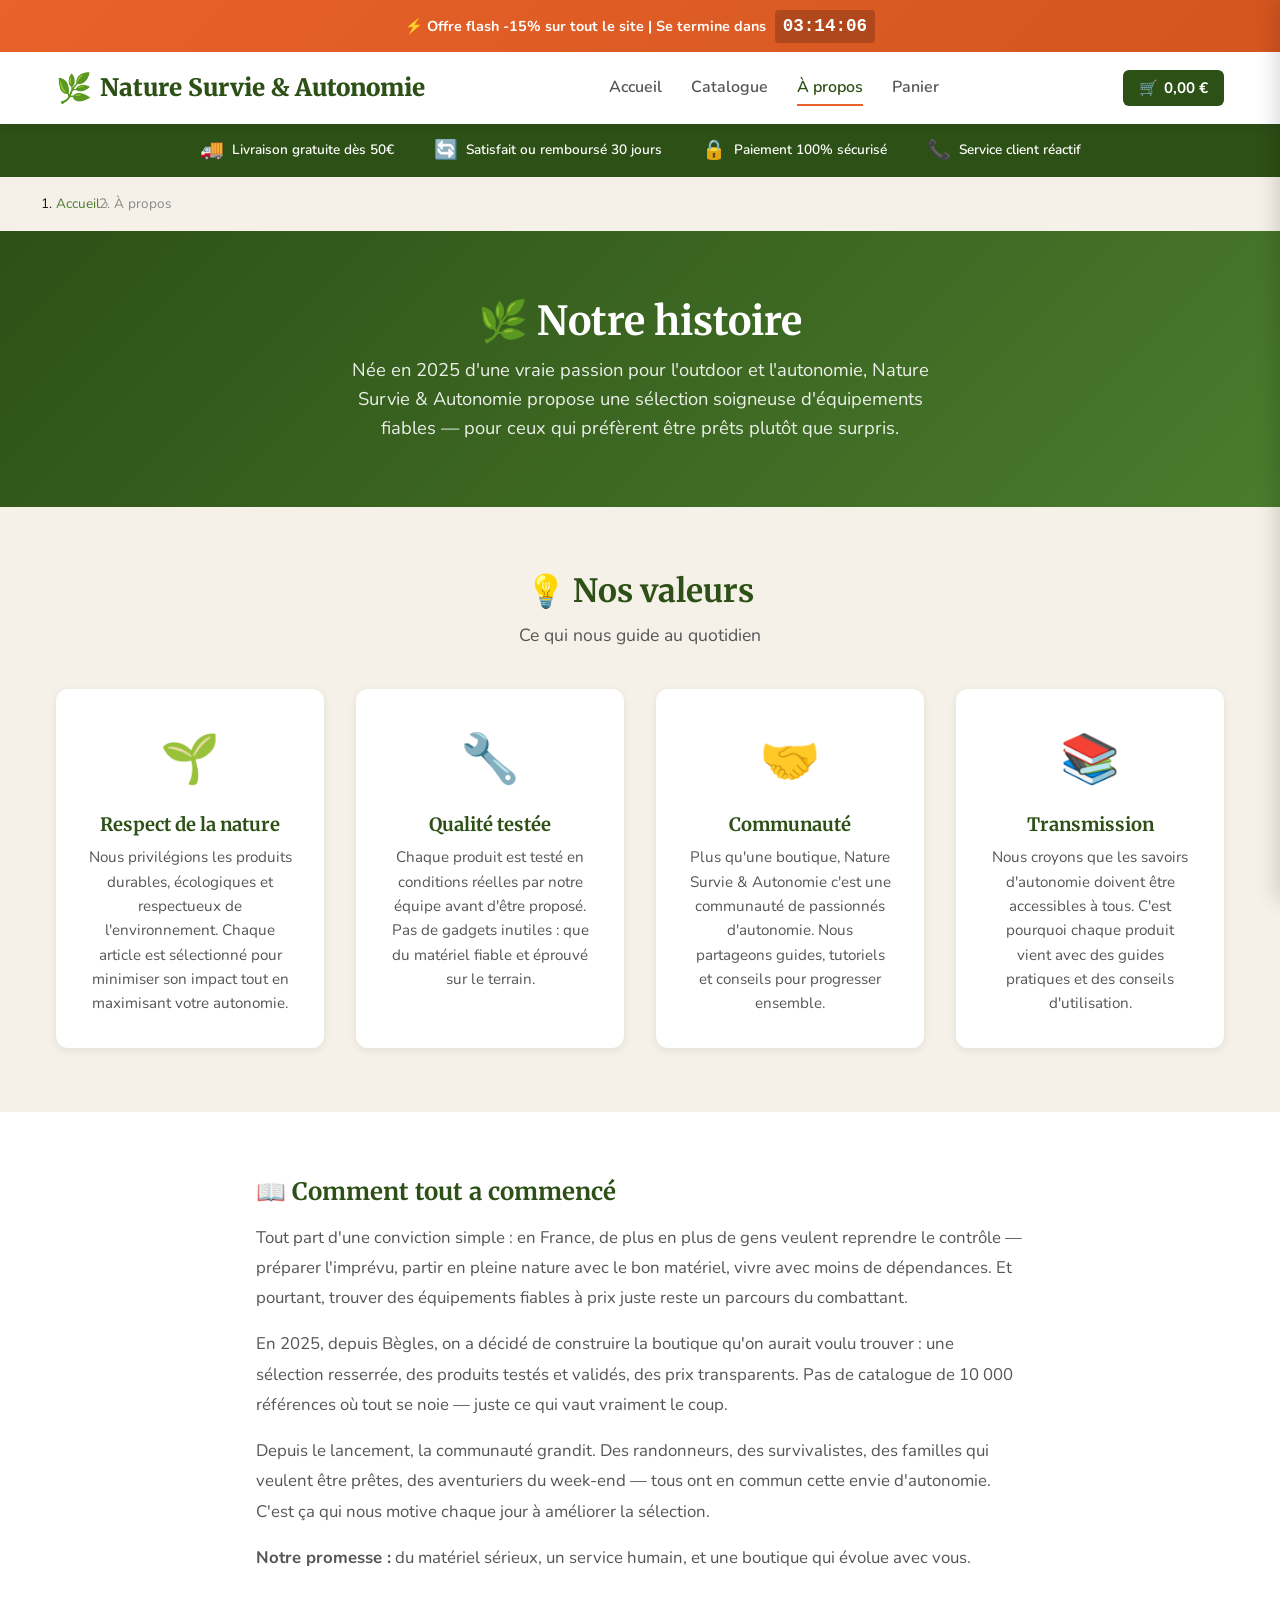
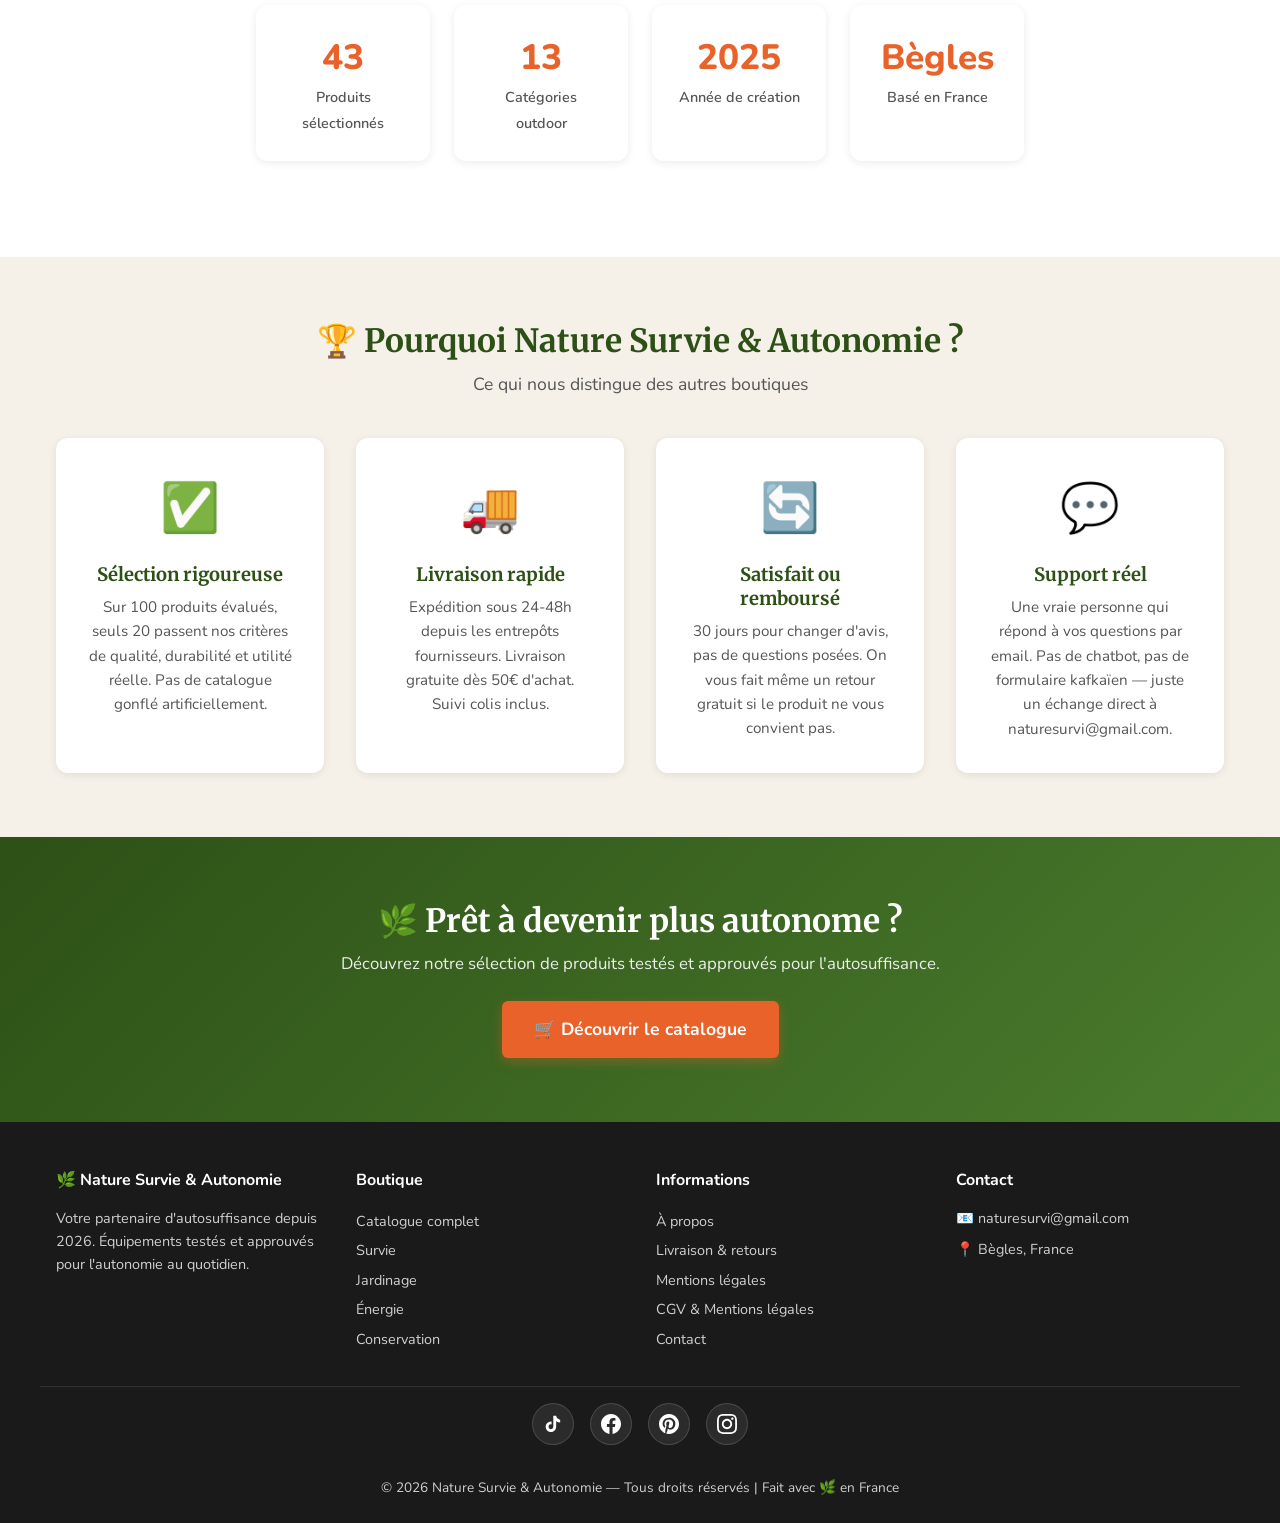
==== about.html @ 1a9819b6 "Fix liens Jardinage footer — catalogue.html?cat=Jardinage -> jardinage.html" ====
﻿<!DOCTYPE html>
<html lang="fr">
<head>
  <meta charset="UTF-8">
  <meta name="p:domain_verify" content="f501da8deca8d6b8e9e60171061b9259"/>
    <meta name="viewport" content="width=device-width, initial-scale=1.0">
  <meta name="description" content="Découvrez l'histoire de Nature Survie &amp; Autonomie — notre mission, nos valeurs et notre engagement pour l'autonomie et la survie.">

  <meta property="og:title" content="À propos — Nature Survie &amp; Autonomie">
  <meta property="og:description" content="Notre mission : rendre l'autonomie accessible à tous.">
  <meta property="og:type" content="website">
  <meta property="og:image" content="https://placehold.co/1200x630/2d5016/a8d672?text=NatureSurvi+%26+Autonomie+Notre+Histoire">

    <!-- Facebook Pixel Code -->
  <script>!function(f,b,e,v,n,t,s){if(f.fbq)return;n=f.fbq=function(){n.callMethod?n.callMethod.apply(n,arguments):n.queue.push(arguments)};if(!f._fbq)f._fbq=n;n.push=n;n.loaded=!0;n.version='2.0';n.queue=[];t=b.createElement(e);t.async=!0;t.src=v;s=b.getElementsByTagName(e)[0];s.parentNode.insertBefore(t,s)}(window,document,'script','https://connect.facebook.net/en_US/fbevents.js'); fbq('init', '1619731299084796'); fbq('track', 'PageView');</script>
  <noscript><img height="1" width="1" src="https://www.facebook.com/tr?id=1619731299084796&ev=PageView&noscript=1"/></noscript>
  <!-- End Facebook Pixel Code --><title>À propos — Nature Survie &amp; Autonomie</title>

  <link rel="preconnect" href="https://fonts.googleapis.com">
  <link rel="preconnect" href="https://fonts.gstatic.com" crossorigin>
  <link href="https://fonts.googleapis.com/css2?family=Merriweather:wght@400;700;900&family=Nunito:wght@400;600;700;800&display=swap" rel="stylesheet">
  <link rel="stylesheet" href="css/style.css">

  <script type="application/ld+json">
  {
    "@context": "https://schema.org",
    "@type": "AboutPage",
    "name": "À propos de Nature Survie &amp; Autonomie",
    "description": "Notre mission : rendre l'autonomie accessible à tous",
    "url": "https://naturesurvie.net/about.html"
  }
  </script>
</head>
<body>
  <a href="#main-content" class="skip-link">Aller au contenu principal</a>

  <!-- Urgency Bar -->
  <div class="urgency-bar" role="banner" aria-label="Offre promotionnelle">
    <span>⚡ Offre flash -15% sur tout le site | Se termine dans <span id="countdown-timer">03:45:22</span></span>
  </div>

  <!-- Navbar -->
  <header class="navbar" role="banner">
    <div class="navbar-inner">
      <a href="index.html" class="logo" aria-label="Nature Survie &amp; Autonomie — Accueil">
        <span class="logo-emoji">🌿</span>
        <span>Nature Survie &amp; Autonomie</span>
      </a>
      <nav id="main-nav" class="main-nav" role="navigation" aria-label="Navigation principale">
        <a href="index.html">Accueil</a>
        <a href="catalogue.html">Catalogue</a>
        <a href="about.html" class="active">À propos</a>
        <a href="panier.html">Panier</a>
      </nav>
      <div class="nav-right">
        <button class="cart-btn" onclick="Cart.toggleDrawer()" aria-label="Ouvrir le panier">
          🛒 <span class="cart-total-nav">0,00 €</span>
          <span class="cart-count" aria-live="polite">0</span>
        </button>
        <button class="burger-menu" onclick="toggleMobileMenu()" aria-label="Menu" aria-expanded="false">
          <span></span><span></span><span></span>
        </button>
      </div>
    </div>
  </header>

  <!-- Trust Bar -->
  <div class="trust-bar">
    <div class="trust-bar-inner">
      <div class="trust-item"><span class="trust-item-emoji">🚚</span> Livraison gratuite dès 50€</div>
      <div class="trust-item"><span class="trust-item-emoji">🔄</span> Satisfait ou remboursé 30 jours</div>
      <div class="trust-item"><span class="trust-item-emoji">🔒</span> Paiement 100% sécurisé</div>
      <div class="trust-item"><span class="trust-item-emoji">📞</span> Service client réactif</div>
    </div>
  </div>

  <main id="main-content">
    <!-- Breadcrumbs -->
    <nav class="breadcrumbs" aria-label="Fil d'Ariane">
      <ol>
        <li><a href="index.html">Accueil</a></li>
        <li>À propos</li>
      </ol>
    </nav>

    <!-- About Hero -->
    <section class="about-hero">
      <h1>🌿 Notre histoire</h1>
      <p>Née en 2025 d'une vraie passion pour l'outdoor et l'autonomie, Nature Survie &amp; Autonomie propose une sélection soigneuse d'équipements fiables — pour ceux qui préfèrent être prêts plutôt que surpris.</p>
    </section>

    <!-- Values -->
    <section class="about-section" aria-label="Nos valeurs">
      <div class="container">
        <h2 class="section-title">💡 Nos valeurs</h2>
        <p class="section-subtitle">Ce qui nous guide au quotidien</p>
      </div>
      <div class="about-grid">
        <div class="about-card">
          <span class="about-card-icon">🌱</span>
          <h3>Respect de la nature</h3>
          <p>Nous privilégions les produits durables, écologiques et respectueux de l'environnement. Chaque article est sélectionné pour minimiser son impact tout en maximisant votre autonomie.</p>
        </div>
        <div class="about-card">
          <span class="about-card-icon">🔧</span>
          <h3>Qualité testée</h3>
          <p>Chaque produit est testé en conditions réelles par notre équipe avant d'être proposé. Pas de gadgets inutiles : que du matériel fiable et éprouvé sur le terrain.</p>
        </div>
        <div class="about-card">
          <span class="about-card-icon">🤝</span>
          <h3>Communauté</h3>
          <p>Plus qu'une boutique, Nature Survie &amp; Autonomie c'est une communauté de passionnés d'autonomie. Nous partageons guides, tutoriels et conseils pour progresser ensemble.</p>
        </div>
        <div class="about-card">
          <span class="about-card-icon">📚</span>
          <h3>Transmission</h3>
          <p>Nous croyons que les savoirs d'autonomie doivent être accessibles à tous. C'est pourquoi chaque produit vient avec des guides pratiques et des conseils d'utilisation.</p>
        </div>
      </div>
    </section>

    <!-- Our Story -->
    <section class="about-section" style="background: var(--white); padding: 4rem 0;" aria-label="Notre histoire">
      <div class="about-story">
        <h2>📖 Comment tout a commencé</h2>
        <p>Tout part d'une conviction simple : en France, de plus en plus de gens veulent reprendre le contrôle — préparer l'imprévu, partir en pleine nature avec le bon matériel, vivre avec moins de dépendances. Et pourtant, trouver des équipements fiables à prix juste reste un parcours du combattant.</p>
        <p>En 2025, depuis Bègles, on a décidé de construire la boutique qu'on aurait voulu trouver : une sélection resserrée, des produits testés et validés, des prix transparents. Pas de catalogue de 10 000 références où tout se noie — juste ce qui vaut vraiment le coup.</p>
        <p>Depuis le lancement, la communauté grandit. Des randonneurs, des survivalistes, des familles qui veulent être prêtes, des aventuriers du week-end — tous ont en commun cette envie d'autonomie. C'est ça qui nous motive chaque jour à améliorer la sélection.</p>
        <p><strong>Notre promesse :</strong> du matériel sérieux, un service humain, et une boutique qui évolue avec vous.</p>
      </div>

      <!-- Stats -->
      <div class="about-stats">
        <div class="stat-item">
          <span class="stat-number">43</span>
          <span class="stat-label">Produits sélectionnés</span>
        </div>
        <div class="stat-item">
          <span class="stat-number">13</span>
          <span class="stat-label">Catégories outdoor</span>
        </div>
        <div class="stat-item">
          <span class="stat-number">2025</span>
          <span class="stat-label">Année de création</span>
        </div>
        <div class="stat-item">
          <span class="stat-number">Bègles</span>
          <span class="stat-label">Basé en France</span>
        </div>
      </div>
    </section>

    <!-- Why us -->
    <section class="about-section" aria-label="Pourquoi nous choisir">
      <div class="container">
        <h2 class="section-title">🏆 Pourquoi Nature Survie &amp; Autonomie ?</h2>
        <p class="section-subtitle">Ce qui nous distingue des autres boutiques</p>
      </div>
      <div class="about-grid">
        <div class="about-card">
          <span class="about-card-icon">✅</span>
          <h3>Sélection rigoureuse</h3>
          <p>Sur 100 produits évalués, seuls 20 passent nos critères de qualité, durabilité et utilité réelle. Pas de catalogue gonflé artificiellement.</p>
        </div>
        <div class="about-card">
          <span class="about-card-icon">🚚</span>
          <h3>Livraison rapide</h3>
          <p>Expédition sous 24-48h depuis les entrepôts fournisseurs. Livraison gratuite dès 50€ d'achat. Suivi colis inclus.</p>
        </div>
        <div class="about-card">
          <span class="about-card-icon">🔄</span>
          <h3>Satisfait ou remboursé</h3>
          <p>30 jours pour changer d'avis, pas de questions posées. On vous fait même un retour gratuit si le produit ne vous convient pas.</p>
        </div>
        <div class="about-card">
          <span class="about-card-icon">💬</span>
          <h3>Support réel</h3>
          <p>Une vraie personne qui répond à vos questions par email. Pas de chatbot, pas de formulaire kafkaïen — juste un échange direct à naturesurvi@gmail.com.</p>
        </div>
      </div>
    </section>

    <!-- CTA -->
    <section class="newsletter-section" aria-label="Appel à l'action">
      <div class="container">
        <h2>🌿 Prêt à devenir plus autonome ?</h2>
        <p>Découvrez notre sélection de produits testés et approuvés pour l'autosuffisance.</p>
        <div style="margin-top: 1.5rem;">
          <a href="catalogue.html" class="btn btn-primary btn-lg">🛒 Découvrir le catalogue</a>
        </div>
      </div>
    </section>
  </main>

  <!-- Footer -->
  <footer class="site-footer" role="contentinfo">
    <div class="footer-grid">
      <div class="footer-col">
        <h4>🌿 Nature Survie &amp; Autonomie</h4>
        <p>Votre partenaire d'autosuffisance depuis 2026. Équipements testés et approuvés pour l'autonomie au quotidien.</p>
      </div>
      <div class="footer-col">
        <h4>Boutique</h4>
        <a href="catalogue.html">Catalogue complet</a>
        <a href="catalogue.html?cat=Survie">Survie</a>
        <a href="jardinage.html">Jardinage</a>
        <a href="catalogue.html?cat=Énergie">Énergie</a>
        <a href="catalogue.html?cat=Conservation">Conservation</a>
      </div>
      <div class="footer-col">
        <h4>Informations</h4>
        <a href="about.html">À propos</a>
        <a href="#">Livraison & retours</a>
        <a href="cgv.html">Mentions légales</a>
        <a href="cgv.html">CGV & Mentions légales</a>
        <a href="#">Contact</a>
      </div>
      <div class="footer-col">
        <h4>Contact</h4>
        <p>📧 naturesurvi@gmail.com</p>
        <p>📍 Bègles, France</p>
      </div>
    </div>
    <div class="footer-social">
      <!-- TikTok -->
      <a href="https://www.tiktok.com/@nature_survie_fr" target="_blank" rel="noopener" aria-label="TikTok">
        <svg viewBox="0 0 24 24" xmlns="http://www.w3.org/2000/svg"><path d="M19.59 6.69a4.83 4.83 0 0 1-3.77-4.25V2h-3.45v13.67a2.89 2.89 0 0 1-2.88 2.5 2.89 2.89 0 0 1-2.89-2.89 2.89 2.89 0 0 1 2.89-2.89c.28 0 .54.04.79.1V9.01a6.33 6.33 0 0 0-.79-.05 6.34 6.34 0 0 0-6.34 6.34 6.34 6.34 0 0 0 6.34 6.34 6.34 6.34 0 0 0 6.33-6.34V8.69a8.18 8.18 0 0 0 4.78 1.52V6.75a4.85 4.85 0 0 1-1.01-.06z"/></svg>
      </a>
      <!-- Facebook -->
      <a href="https://www.facebook.com/profile.php?id=61590042560546" target="_blank" rel="noopener" aria-label="Facebook">
        <svg viewBox="0 0 24 24" xmlns="http://www.w3.org/2000/svg"><path d="M24 12.073c0-6.627-5.373-12-12-12s-12 5.373-12 12c0 5.99 4.388 10.954 10.125 11.854v-8.385H7.078v-3.47h3.047V9.43c0-3.007 1.792-4.669 4.533-4.669 1.312 0 2.686.235 2.686.235v2.953H15.83c-1.491 0-1.956.925-1.956 1.874v2.25h3.328l-.532 3.47h-2.796v8.385C19.612 23.027 24 18.062 24 12.073z"/></svg>
      </a>
      <!-- Pinterest -->
      <a href="https://www.pinterest.fr/naturesurvi/" target="_blank" rel="noopener" aria-label="Pinterest">
        <svg viewBox="0 0 24 24" xmlns="http://www.w3.org/2000/svg"><path d="M12 0C5.373 0 0 5.373 0 12c0 5.084 3.163 9.426 7.627 11.174-.105-.949-.2-2.405.042-3.441.218-.937 1.407-5.965 1.407-5.965s-.359-.719-.359-1.782c0-1.668.967-2.914 2.171-2.914 1.023 0 1.518.769 1.518 1.69 0 1.029-.655 2.568-.994 3.995-.283 1.194.599 2.169 1.777 2.169 2.133 0 3.772-2.249 3.772-5.495 0-2.873-2.064-4.882-5.012-4.882-3.414 0-5.418 2.561-5.418 5.207 0 1.031.397 2.138.893 2.738a.36.36 0 0 1 .083.345l-.333 1.36c-.053.22-.174.267-.402.161-1.499-.698-2.436-2.889-2.436-4.649 0-3.785 2.75-7.262 7.929-7.262 4.163 0 7.398 2.967 7.398 6.931 0 4.136-2.607 7.464-6.227 7.464-1.216 0-2.359-.632-2.75-1.378l-.748 2.853c-.271 1.043-1.002 2.35-1.492 3.146C9.57 23.812 10.763 24 12 24c6.627 0 12-5.373 12-12S18.627 0 12 0z"/></svg>
      </a>
      <!-- Instagram -->
      <a href="https://www.instagram.com/naturesurvi/" target="_blank" rel="noopener" aria-label="Instagram">
        <svg viewBox="0 0 24 24" xmlns="http://www.w3.org/2000/svg"><path d="M12 2.163c3.204 0 3.584.012 4.85.07 3.252.148 4.771 1.691 4.919 4.919.058 1.265.069 1.645.069 4.849 0 3.205-.012 3.584-.069 4.849-.149 3.225-1.664 4.771-4.919 4.919-1.266.058-1.644.07-4.85.07-3.204 0-3.584-.012-4.849-.07-3.26-.149-4.771-1.699-4.919-4.92-.058-1.265-.07-1.644-.07-4.849 0-3.204.013-3.583.07-4.849.149-3.227 1.664-4.771 4.919-4.919 1.266-.057 1.645-.069 4.849-.069zm0-2.163c-3.259 0-3.667.014-4.947.072-4.358.2-6.78 2.618-6.98 6.98-.059 1.281-.073 1.689-.073 4.948 0 3.259.014 3.668.072 4.948.2 4.358 2.618 6.78 6.98 6.98 1.281.058 1.689.072 4.948.072 3.259 0 3.668-.014 4.948-.072 4.354-.2 6.782-2.618 6.979-6.98.059-1.28.073-1.689.073-4.948 0-3.259-.014-3.667-.072-4.947-.196-4.354-2.617-6.78-6.979-6.98-1.281-.059-1.69-.073-4.949-.073zm0 5.838c-3.403 0-6.162 2.759-6.162 6.162s2.759 6.163 6.162 6.163 6.162-2.759 6.162-6.163c0-3.403-2.759-6.162-6.162-6.162zm0 10.162c-2.209 0-4-1.79-4-4 0-2.209 1.791-4 4-4s4 1.791 4 4c0 2.21-1.791 4-4 4zm6.406-11.845c-.796 0-1.441.645-1.441 1.44s.645 1.44 1.441 1.44c.795 0 1.439-.645 1.439-1.44s-.644-1.44-1.439-1.44z"/></svg>
      </a>
    </div>    <div class="footer-bottom">
      <p>© 2026 Nature Survie &amp; Autonomie — Tous droits réservés | Fait avec 🌿 en France</p>
    </div>
  </footer>

  <!-- Cart Drawer -->
  <div id="drawer-overlay" class="drawer-overlay" onclick="Cart.toggleDrawer()"></div>
  <aside id="cart-drawer" class="cart-drawer" role="complementary" aria-label="Panier">
    <div class="drawer-header">
      <h3>🛒 Votre panier</h3>
      <button class="drawer-close" onclick="Cart.toggleDrawer()" aria-label="Fermer le panier">&times;</button>
    </div>
    <div class="drawer-items" id="drawer-items"></div>
    <div id="drawer-empty" class="drawer-empty" style="display:none;">
      <span class="empty-icon">🛒</span>
      <p>Votre panier est vide</p>
      <a href="catalogue.html" class="btn btn-primary" style="margin-top:1rem;">Découvrir nos produits</a>
    </div>
    <div id="drawer-footer" class="drawer-footer" style="display:none;">
      <div class="drawer-subtotal">
        <span>Sous-total</span>
        <span id="drawer-subtotal">0,00 €</span>
      </div>
      <a href="panier.html" class="btn btn-primary">Voir le panier complet</a>
    </div>
  </aside>

  <!-- Product Modal -->
  <div id="product-modal" class="product-modal"></div>

  <!-- Back to top -->
  <button id="back-to-top" aria-label="Retour en haut">↑</button>

  <script src="js/products.js"></script>
  <script src="js/cart.js"></script>
  <script>
    window.addEventListener('scroll', () => {
      document.querySelector('.navbar').classList.toggle('scrolled', window.scrollY > 50);
    }, { passive: true });
  </script>
  <script src="js/analytics.js"></script>
</body>
</html>
---- css/style.css ----
/* ============================================
   NatureSurvi - Stylesheet Complet
   Option B : Conversion Agressive
   ============================================ */

/* ---- VARIABLES ---- */
:root {
  --green-dark: #2d5016;
  --green-medium: #4a7c2d;
  --green-light: #7ab648;
  --earth: #8b5e3c;
  --cream: #f5f0e8;
  --orange-cta: #e8622a;
  --orange-hover: #d4551f;
  --white: #ffffff;
  --black: #1a1a1a;
  --gray-100: #f8f8f8;
  --gray-200: #e8e8e8;
  --gray-300: #d0d0d0;
  --gray-500: #888888;
  --gray-700: #555555;
  --shadow-sm: 0 2px 8px rgba(0,0,0,0.08);
  --shadow-md: 0 4px 16px rgba(0,0,0,0.12);
  --shadow-lg: 0 8px 32px rgba(0,0,0,0.16);
  --radius-sm: 6px;
  --radius-md: 12px;
  --radius-lg: 20px;
  --transition: 0.3s cubic-bezier(0.4, 0, 0.2, 1);
}

/* ---- RESET & BASE ---- */
*, *::before, *::after { box-sizing: border-box; margin: 0; padding: 0; }

html {
  scroll-behavior: smooth;
  font-size: 16px;
}

body {
  font-family: 'Nunito', sans-serif;
  color: var(--black);
  background: var(--cream);
  line-height: 1.6;
  -webkit-font-smoothing: antialiased;
  overflow-x: hidden;
}

h1, h2, h3, h4, h5, h6 {
  font-family: 'Merriweather', serif;
  font-weight: 700;
  line-height: 1.3;
  color: var(--green-dark);
}

a {
  color: var(--green-medium);
  text-decoration: none;
  transition: color var(--transition);
}

a:hover { color: var(--orange-cta); }

img {
  max-width: 100%;
  height: auto;
  display: block;
}

ul { list-style: none; }

.container {
  width: 100%;
  max-width: 1200px;
  margin: 0 auto;
  padding: 0 1rem;
}

.section-title {
  text-align: center;
  font-size: 2rem;
  margin-bottom: 0.5rem;
}

.section-subtitle {
  text-align: center;
  color: var(--gray-700);
  margin-bottom: 2.5rem;
  font-size: 1.1rem;
}

/* ---- UTILITY CLASSES ---- */
.sr-only {
  position: absolute; width: 1px; height: 1px;
  padding: 0; margin: -1px; overflow: hidden;
  clip: rect(0,0,0,0); border: 0;
}

.text-center { text-align: center; }

/* ---- BUTTONS ---- */
.btn {
  display: inline-flex;
  align-items: center;
  justify-content: center;
  gap: 0.4rem;
  padding: 0.7rem 1.4rem;
  border-radius: var(--radius-sm);
  font-family: 'Nunito', sans-serif;
  font-weight: 700;
  font-size: 0.95rem;
  border: none;
  cursor: pointer;
  transition: all var(--transition);
  text-align: center;
  line-height: 1.4;
}

.btn:focus-visible {
  outline: 3px solid var(--orange-cta);
  outline-offset: 2px;
}

.btn-primary {
  background: var(--orange-cta);
  color: var(--white);
  box-shadow: 0 4px 12px rgba(232, 98, 42, 0.35);
}

.btn-primary:hover {
  background: var(--orange-hover);
  transform: translateY(-2px);
  box-shadow: 0 6px 20px rgba(232, 98, 42, 0.45);
}

.btn-primary:active { transform: translateY(0); }

.btn-secondary {
  background: var(--green-medium);
  color: var(--white);
}

.btn-secondary:hover {
  background: var(--green-dark);
  transform: translateY(-2px);
}

.btn-outline {
  background: transparent;
  color: var(--green-dark);
  border: 2px solid var(--green-dark);
}

.btn-outline:hover {
  background: var(--green-dark);
  color: var(--white);
}

.btn-lg {
  padding: 1rem 2rem;
  font-size: 1.1rem;
}

/* ---- URGENCY BAR ---- */
.urgency-bar {
  background: linear-gradient(135deg, var(--orange-cta), #d4551f);
  color: var(--white);
  text-align: center;
  padding: 0.6rem 1rem;
  font-weight: 700;
  font-size: 0.9rem;
  position: relative;
  z-index: 1001;
  animation: pulse-bg 3s ease-in-out infinite;
}

.urgency-bar span {
  animation: bounce-text 2s ease-in-out infinite;
  display: inline-block;
}

@keyframes pulse-bg {
  0%, 100% { opacity: 1; }
  50% { opacity: 0.92; }
}

@keyframes bounce-text {
  0%, 100% { transform: scale(1); }
  50% { transform: scale(1.02); }
}

#countdown-timer {
  font-family: 'Courier New', monospace;
  font-size: 1.1rem;
  background: rgba(0,0,0,0.2);
  padding: 0.15rem 0.5rem;
  border-radius: 4px;
  margin-left: 0.3rem;
}

/* ---- NAVBAR ---- */
.navbar {
  background: var(--white);
  box-shadow: var(--shadow-sm);
  position: sticky;
  top: 0;
  z-index: 1000;
  transition: box-shadow var(--transition);
}

.navbar.scrolled { box-shadow: var(--shadow-md); }

.navbar-inner {
  display: flex;
  align-items: center;
  justify-content: space-between;
  padding: 0.8rem 1rem;
  max-width: 1200px;
  margin: 0 auto;
}

.logo {
  display: flex;
  align-items: center;
  gap: 0.5rem;
  font-family: 'Merriweather', serif;
  font-size: 1.5rem;
  font-weight: 900;
  color: var(--green-dark);
}

.logo-emoji { font-size: 1.8rem; }

.logo:hover { color: var(--green-medium); }

.main-nav {
  display: flex;
  align-items: center;
  gap: 1.8rem;
}

.main-nav a {
  font-weight: 600;
  color: var(--gray-700);
  position: relative;
  padding: 0.3rem 0;
}

.main-nav a::after {
  content: '';
  position: absolute;
  bottom: 0; left: 0;
  width: 0;
  height: 2px;
  background: var(--orange-cta);
  transition: width var(--transition);
}

.main-nav a:hover::after,
.main-nav a.active::after { width: 100%; }

.main-nav a:hover,
.main-nav a.active { color: var(--green-dark); }

.nav-right {
  display: flex;
  align-items: center;
  gap: 1rem;
}

.cart-btn {
  position: relative;
  display: flex;
  align-items: center;
  gap: 0.4rem;
  background: var(--green-dark);
  color: var(--white);
  padding: 0.5rem 1rem;
  border-radius: var(--radius-sm);
  font-weight: 700;
  cursor: pointer;
  border: none;
  font-size: 0.95rem;
  font-family: 'Nunito', sans-serif;
  transition: all var(--transition);
}

.cart-btn:hover {
  background: var(--green-medium);
  transform: translateY(-1px);
}

.cart-count {
  background: var(--orange-cta);
  color: var(--white);
  width: 22px; height: 22px;
  border-radius: 50%;
  display: flex;
  align-items: center;
  justify-content: center;
  font-size: 0.75rem;
  font-weight: 800;
  position: absolute;
  top: -6px; right: -6px;
}

/* Burger menu */
.burger-menu {
  display: none;
  flex-direction: column;
  gap: 5px;
  cursor: pointer;
  background: none;
  border: none;
  padding: 0.4rem;
}

.burger-menu span {
  width: 26px; height: 3px;
  background: var(--green-dark);
  border-radius: 2px;
  transition: all var(--transition);
}

.burger-menu.open span:nth-child(1) { transform: rotate(45deg) translate(5px, 6px); }
.burger-menu.open span:nth-child(2) { opacity: 0; }
.burger-menu.open span:nth-child(3) { transform: rotate(-45deg) translate(5px, -6px); }

/* ---- TRUST BAR ---- */
.trust-bar {
  background: var(--green-dark);
  color: var(--white);
  padding: 0.7rem 0;
}

.trust-bar-inner {
  display: flex;
  justify-content: center;
  gap: 2.5rem;
  flex-wrap: wrap;
  max-width: 1200px;
  margin: 0 auto;
  padding: 0 1rem;
}

.trust-item {
  display: flex;
  align-items: center;
  gap: 0.5rem;
  font-size: 0.85rem;
  font-weight: 600;
}

.trust-item-emoji { font-size: 1.2rem; }

/* ---- HERO SECTION ---- */
.hero {
  background: linear-gradient(135deg, var(--green-dark) 0%, var(--green-medium) 50%, var(--green-light) 100%);
  color: var(--white);
  padding: 5rem 1rem;
  text-align: center;
  position: relative;
  overflow: hidden;
}

.hero::before {
  content: '🌿🏕️🌱🔥⛺🌲';
  position: absolute;
  font-size: 6rem;
  opacity: 0.06;
  top: 50%;
  left: 50%;
  transform: translate(-50%, -50%);
  white-space: nowrap;
  letter-spacing: 2rem;
  pointer-events: none;
}

.hero h1 {
  font-size: 3rem;
  color: var(--white);
  margin-bottom: 1rem;
  animation: fadeInUp 0.8s ease-out;
}

.hero p {
  font-size: 1.25rem;
  opacity: 0.95;
  max-width: 600px;
  margin: 0 auto 2rem;
  animation: fadeInUp 0.8s ease-out 0.2s both;
}

.hero-cta {
  display: flex;
  gap: 1rem;
  justify-content: center;
  flex-wrap: wrap;
  animation: fadeInUp 0.8s ease-out 0.4s both;
}

.hero .btn-primary {
  font-size: 1.15rem;
  padding: 1rem 2.2rem;
}

.hero .btn-outline {
  border-color: var(--white);
  color: var(--white);
}

.hero .btn-outline:hover {
  background: var(--white);
  color: var(--green-dark);
}

.social-proof {
  margin-top: 2.5rem;
  font-size: 0.95rem;
  opacity: 0.9;
  animation: fadeInUp 0.8s ease-out 0.6s both;
}

.social-proof strong { font-size: 1.2rem; }

@keyframes fadeInUp {
  from { opacity: 0; transform: translateY(30px); }
  to { opacity: 1; transform: translateY(0); }
}

/* ---- CATEGORIES SECTION ---- */
.categories-section {
  padding: 4rem 0;
}

.categories-grid {
  display: grid;
  grid-template-columns: repeat(auto-fit, minmax(150px, 1fr));
  gap: 1.2rem;
  max-width: 1200px;
  margin: 0 auto;
  padding: 0 1rem;
}

.category-card {
  background: var(--white);
  border-radius: var(--radius-md);
  padding: 1.5rem 1rem;
  text-align: center;
  cursor: pointer;
  transition: all var(--transition);
  box-shadow: var(--shadow-sm);
  border: 2px solid transparent;
  text-decoration: none;
  display: block;
}

.category-card:hover {
  transform: translateY(-4px);
  box-shadow: var(--shadow-md);
  border-color: var(--green-light);
}

.category-card:hover .category-emoji {
  transform: scale(1.2);
}

.category-emoji {
  font-size: 2.5rem;
  display: block;
  margin-bottom: 0.5rem;
  transition: transform var(--transition);
}

.category-card h3 {
  font-size: 1rem;
  margin-bottom: 0.2rem;
}

.category-card .count {
  font-size: 0.8rem;
  color: var(--gray-500);
}

/* ---- PRODUCTS GRID ---- */
.products-section {
  padding: 4rem 0;
}

.products-grid {
  display: grid;
  grid-template-columns: repeat(auto-fill, minmax(280px, 1fr));
  gap: 1.5rem;
  max-width: 1200px;
  margin: 0 auto;
  padding: 0 1rem;
}

.product-card {
  background: var(--white);
  border-radius: var(--radius-md);
  overflow: hidden;
  box-shadow: var(--shadow-sm);
  transition: all var(--transition);
  cursor: pointer;
  position: relative;
  display: flex;
  flex-direction: column;
}

.product-card:hover {
  transform: translateY(-6px);
  box-shadow: var(--shadow-lg);
}

.product-card-image {
  position: relative;
  overflow: hidden;
  aspect-ratio: 4/3;
}

.product-card-image img {
  width: 100%;
  height: 100%;
  object-fit: cover;
  transition: transform 0.6s ease;
}

.product-card:hover .product-card-image img {
  transform: scale(1.08);
}

.discount-badge {
  position: absolute;
  top: 0.7rem; left: 0.7rem;
  background: var(--orange-cta);
  color: var(--white);
  padding: 0.25rem 0.6rem;
  border-radius: var(--radius-sm);
  font-weight: 800;
  font-size: 0.85rem;
  z-index: 2;
}

.wishlist-btn {
  position: absolute;
  top: 0.7rem; right: 0.7rem;
  background: var(--white);
  border: none;
  width: 36px; height: 36px;
  border-radius: 50%;
  font-size: 1.2rem;
  cursor: pointer;
  display: flex;
  align-items: center;
  justify-content: center;
  box-shadow: var(--shadow-sm);
  transition: all var(--transition);
  z-index: 2;
}

.wishlist-btn:hover { transform: scale(1.15); }
.wishlist-btn.active { animation: heartPop 0.4s ease; }

@keyframes heartPop {
  0% { transform: scale(1); }
  50% { transform: scale(1.3); }
  100% { transform: scale(1); }
}

.product-badges {
  position: absolute;
  bottom: 0.5rem; left: 0.5rem;
  display: flex;
  gap: 0.3rem;
  flex-wrap: wrap;
  z-index: 2;
}

.badge {
  padding: 0.2rem 0.5rem;
  border-radius: 20px;
  font-size: 0.7rem;
  font-weight: 700;
  display: inline-flex;
  align-items: center;
  gap: 0.2rem;
}

.product-card-body {
  padding: 1rem 1.2rem 1.2rem;
  display: flex;
  flex-direction: column;
  gap: 0.4rem;
  flex: 1;
}

.product-category {
  font-size: 0.75rem;
  font-weight: 700;
  text-transform: uppercase;
  color: var(--green-medium);
  letter-spacing: 0.05em;
}

.product-name {
  font-size: 1.05rem;
  font-family: 'Merriweather', serif;
  color: var(--green-dark);
  line-height: 1.4;
}

.product-rating {
  display: flex;
  align-items: center;
  gap: 0.4rem;
}

.stars {
  color: #f5a623;
  font-size: 0.9rem;
  letter-spacing: 1px;
}

.rating-count {
  font-size: 0.8rem;
  color: var(--gray-500);
}

.product-desc-short {
  font-size: 0.85rem;
  color: var(--gray-700);
  line-height: 1.4;
}

.product-pricing {
  display: flex;
  align-items: center;
  gap: 0.6rem;
  margin-top: 0.3rem;
}

.product-price {
  font-size: 1.3rem;
  font-weight: 800;
  color: var(--orange-cta);
}

.product-original-price {
  font-size: 0.95rem;
  color: var(--gray-500);
  text-decoration: line-through;
}

.discount-label {
  font-size: 0.8rem;
  color: var(--green-medium);
  font-weight: 700;
}

.product-shipping {
  font-size: 0.8rem;
  color: var(--green-medium);
  font-weight: 600;
}

.product-actions {
  display: flex;
  gap: 0.5rem;
  margin-top: auto;
  padding-top: 0.8rem;
}

.product-actions .btn { flex: 1; font-size: 0.85rem; padding: 0.6rem 0.5rem; }

.add-to-cart-btn {
  animation: none;
}

.add-to-cart-btn:hover {
  animation: shake 0.4s ease;
}

@keyframes shake {
  0%, 100% { transform: translateX(0) translateY(-2px); }
  25% { transform: translateX(-3px) translateY(-2px); }
  75% { transform: translateX(3px) translateY(-2px); }
}

/* ---- TESTIMONIALS ---- */
.testimonials-section {
  padding: 4rem 0;
  background: var(--white);
}

.testimonials-grid {
  display: grid;
  grid-template-columns: repeat(auto-fit, minmax(300px, 1fr));
  gap: 1.5rem;
  max-width: 1200px;
  margin: 0 auto;
  padding: 0 1rem;
}

.testimonial-card {
  background: var(--cream);
  border-radius: var(--radius-md);
  padding: 1.5rem;
  box-shadow: var(--shadow-sm);
  transition: transform var(--transition);
}

.testimonial-card:hover {
  transform: translateY(-3px);
}

.testimonial-stars {
  color: #f5a623;
  margin-bottom: 0.8rem;
  font-size: 1.1rem;
}

.testimonial-text {
  font-style: italic;
  color: var(--gray-700);
  margin-bottom: 1rem;
  line-height: 1.6;
}

.testimonial-author {
  display: flex;
  align-items: center;
  gap: 0.8rem;
}

.testimonial-avatar {
  width: 44px; height: 44px;
  border-radius: 50%;
  background: var(--green-medium);
  color: var(--white);
  display: flex;
  align-items: center;
  justify-content: center;
  font-size: 1.2rem;
  font-weight: 700;
}

.testimonial-author-info h4 {
  font-size: 0.95rem;
  font-family: 'Nunito', sans-serif;
  color: var(--black);
}

.testimonial-author-info span {
  font-size: 0.8rem;
  color: var(--gray-500);
}

/* ---- NEWSLETTER ---- */
.newsletter-section {
  padding: 4rem 0;
  background: linear-gradient(135deg, var(--green-dark), var(--green-medium));
  color: var(--white);
  text-align: center;
}

.newsletter-section h2 {
  color: var(--white);
  font-size: 2rem;
  margin-bottom: 0.5rem;
}

.newsletter-section p {
  opacity: 0.9;
  margin-bottom: 1.5rem;
  font-size: 1.05rem;
}

.newsletter-incentive {
  display: inline-block;
  background: rgba(255,255,255,0.15);
  padding: 0.5rem 1.2rem;
  border-radius: var(--radius-sm);
  font-weight: 700;
  margin-bottom: 1.5rem;
  font-size: 1.1rem;
}

.newsletter-form {
  display: flex;
  gap: 0.5rem;
  max-width: 500px;
  margin: 0 auto;
}

.newsletter-form input[type="email"] {
  flex: 1;
  padding: 0.8rem 1.2rem;
  border: 2px solid rgba(255,255,255,0.3);
  border-radius: var(--radius-sm);
  font-size: 1rem;
  font-family: 'Nunito', sans-serif;
  background: rgba(255,255,255,0.95);
  color: var(--black);
}

.newsletter-form input[type="email"]:focus {
  outline: none;
  border-color: var(--orange-cta);
}

.newsletter-form .btn {
  white-space: nowrap;
}

.newsletter-success {
  text-align: center;
  padding: 1rem;
}

.newsletter-success .success-icon { font-size: 2rem; display: block; margin-bottom: 0.5rem; }
.newsletter-success h3 { color: var(--white); margin-bottom: 0.3rem; }
.newsletter-success p { opacity: 0.9; }

/* ---- FOOTER ---- */
.site-footer {
  background: var(--black);
  color: var(--gray-300);
  padding: 3rem 0 1.5rem;
}

.footer-grid {
  display: grid;
  grid-template-columns: repeat(auto-fit, minmax(220px, 1fr));
  gap: 2rem;
  max-width: 1200px;
  margin: 0 auto;
  padding: 0 1rem 2rem;
  border-bottom: 1px solid rgba(255,255,255,0.1);
}

.footer-col h4 {
  color: var(--white);
  font-family: 'Nunito', sans-serif;
  font-size: 1rem;
  margin-bottom: 1rem;
}

.footer-col p {
  font-size: 0.9rem;
  line-height: 1.6;
  margin-bottom: 0.5rem;
}

.footer-col a {
  color: var(--gray-300);
  font-size: 0.9rem;
  display: block;
  padding: 0.2rem 0;
  transition: color var(--transition);
}

.footer-col a:hover { color: var(--green-light); }

.footer-bottom {
  text-align: center;
  padding: 1.5rem 1rem 0;
  max-width: 1200px;
  margin: 0 auto;
  font-size: 0.85rem;
}

.footer-bottom a { color: var(--green-light); }

/* ---- SOCIAL ICONS ---- */
.footer-social {
  display: flex;
  justify-content: center;
  gap: 1rem;
  margin: 1rem 0 0.5rem;
}
.footer-social a {
  display: inline-flex;
  align-items: center;
  justify-content: center;
  width: 42px;
  height: 42px;
  border-radius: 50%;
  background: rgba(255,255,255,0.08);
  border: 1px solid rgba(255,255,255,0.15);
  transition: background 0.2s, transform 0.2s;
  text-decoration: none;
}
.footer-social a:hover {
  background: var(--green-medium);
  transform: translateY(-3px);
}
.footer-social a svg {
  width: 20px;
  height: 20px;
  fill: #fff;
}

/* ---- TOAST NOTIFICATION ---- */
.toast-notification {
  position: fixed;
  bottom: 2rem; right: 2rem;
  background: var(--white);
  border-radius: var(--radius-md);
  box-shadow: var(--shadow-lg);
  z-index: 10000;
  overflow: hidden;
  transform: translateX(120%);
  transition: transform 0.4s cubic-bezier(0.4, 0, 0.2, 1);
  max-width: 360px;
  width: calc(100% - 2rem);
}

.toast-notification.show { transform: translateX(0); }

.toast-content {
  display: flex;
  align-items: center;
  gap: 0.8rem;
  padding: 1rem 1.2rem;
}

.toast-icon { font-size: 1.5rem; }

.toast-text {
  display: flex;
  flex-direction: column;
  flex: 1;
}

.toast-text strong { font-size: 0.9rem; color: var(--black); }
.toast-text span { font-size: 0.8rem; color: var(--gray-500); }

.toast-action {
  font-size: 0.85rem;
  font-weight: 700;
  color: var(--orange-cta) !important;
  white-space: nowrap;
}

.toast-progress {
  height: 3px;
  background: var(--orange-cta);
  animation: toast-timer 3.5s linear forwards;
}

@keyframes toast-timer {
  from { width: 100%; }
  to { width: 0%; }
}

/* ---- CART DRAWER ---- */
.drawer-overlay {
  position: fixed;
  inset: 0;
  background: rgba(0,0,0,0.5);
  z-index: 9998;
  opacity: 0;
  pointer-events: none;
  transition: opacity var(--transition);
}

.drawer-overlay.open {
  opacity: 1;
  pointer-events: all;
}

.cart-drawer {
  position: fixed;
  top: 0; right: 0;
  width: 400px;
  max-width: 90vw;
  height: 100vh;
  background: var(--white);
  z-index: 9999;
  transform: translateX(100%);
  transition: transform 0.4s cubic-bezier(0.4, 0, 0.2, 1);
  display: flex;
  flex-direction: column;
  box-shadow: -4px 0 20px rgba(0,0,0,0.15);
}

.cart-drawer.open { transform: translateX(0); }

.drawer-header {
  display: flex;
  align-items: center;
  justify-content: space-between;
  padding: 1.2rem 1.5rem;
  border-bottom: 1px solid var(--gray-200);
}

.drawer-header h3 {
  font-size: 1.2rem;
  font-family: 'Nunito', sans-serif;
}

.drawer-close {
  background: none;
  border: none;
  font-size: 1.5rem;
  cursor: pointer;
  color: var(--gray-700);
  padding: 0.3rem;
}

.drawer-close:hover { color: var(--black); }

.drawer-items {
  flex: 1;
  overflow-y: auto;
  padding: 1rem 1.5rem;
}

.drawer-empty {
  text-align: center;
  padding: 3rem 1rem;
  color: var(--gray-500);
}

.drawer-empty .empty-icon { font-size: 3rem; display: block; margin-bottom: 1rem; }

.drawer-item {
  display: flex;
  gap: 1rem;
  padding: 1rem 0;
  border-bottom: 1px solid var(--gray-200);
  align-items: center;
}

.drawer-item-img {
  width: 70px; height: 70px;
  border-radius: var(--radius-sm);
  object-fit: cover;
}

.drawer-item-info {
  flex: 1;
}

.drawer-item-name {
  font-size: 0.9rem;
  font-family: 'Nunito', sans-serif;
  font-weight: 700;
  color: var(--black);
  margin-bottom: 0.2rem;
}

.drawer-item-price {
  font-weight: 700;
  color: var(--orange-cta);
  font-size: 0.95rem;
}

.drawer-item-qty {
  display: flex;
  align-items: center;
  gap: 0.5rem;
  margin-top: 0.3rem;
}

.qty-btn {
  width: 28px; height: 28px;
  border-radius: 50%;
  border: 1px solid var(--gray-300);
  background: var(--white);
  cursor: pointer;
  font-size: 1rem;
  display: flex;
  align-items: center;
  justify-content: center;
  transition: all var(--transition);
}

.qty-btn:hover {
  background: var(--green-light);
  color: var(--white);
  border-color: var(--green-light);
}

.drawer-item-remove {
  background: none;
  border: none;
  font-size: 1.1rem;
  color: var(--gray-500);
  cursor: pointer;
  padding: 0.3rem;
}

.drawer-item-remove:hover { color: #e74c3c; }

.drawer-footer {
  padding: 1.2rem 1.5rem;
  border-top: 1px solid var(--gray-200);
  background: var(--gray-100);
}

.drawer-subtotal {
  display: flex;
  justify-content: space-between;
  font-size: 1.1rem;
  font-weight: 700;
  margin-bottom: 1rem;
}

.drawer-footer .btn { width: 100%; }

/* ---- PRODUCT MODAL ---- */
.product-modal {
  display: none;
  position: fixed;
  inset: 0;
  z-index: 10001;
}

.product-modal.open { display: block; }

.modal-overlay {
  position: fixed;
  inset: 0;
  background: rgba(0,0,0,0.6);
  backdrop-filter: blur(4px);
}

.modal-content {
  position: fixed;
  top: 50%;
  left: 50%;
  transform: translate(-50%, -50%);
  background: var(--white);
  border-radius: var(--radius-lg);
  max-width: 800px;
  width: calc(100% - 2rem);
  max-height: 90vh;
  overflow-y: auto;
  box-shadow: var(--shadow-lg);
  animation: modalIn 0.3s ease-out;
}

@keyframes modalIn {
  from { opacity: 0; transform: translate(-50%, -48%); }
  to { opacity: 1; transform: translate(-50%, -50%); }
}

.modal-close {
  position: absolute;
  top: 1rem; right: 1rem;
  background: var(--gray-200);
  border: none;
  width: 36px; height: 36px;
  border-radius: 50%;
  font-size: 1.5rem;
  cursor: pointer;
  display: flex;
  align-items: center;
  justify-content: center;
  z-index: 2;
  transition: all var(--transition);
}

.modal-close:hover { background: var(--gray-300); }

.modal-body {
  display: grid;
  grid-template-columns: 1fr 1fr;
  gap: 0;
}

.modal-image {
  position: relative;
  border-radius: var(--radius-lg) 0 0 var(--radius-lg);
  overflow: hidden;
}

.modal-image img {
  width: 100%;
  height: 100%;
  object-fit: cover;
}

.modal-info {
  padding: 2rem;
  display: flex;
  flex-direction: column;
  gap: 0.6rem;
}

.modal-info h2 {
  font-size: 1.4rem;
  line-height: 1.3;
}

.modal-description {
  color: var(--gray-700);
  line-height: 1.6;
  font-size: 0.95rem;
}

.modal-details {
  background: var(--cream);
  padding: 1rem;
  border-radius: var(--radius-sm);
  font-size: 0.9rem;
}

.modal-details p { margin-bottom: 0.3rem; }

.modal-actions {
  display: flex;
  flex-direction: column;
  gap: 0.5rem;
  margin-top: 0.5rem;
}

.trust-badges-modal {
  display: flex;
  justify-content: center;
  gap: 1rem;
  flex-wrap: wrap;
  font-size: 0.75rem;
  color: var(--gray-500);
  padding-top: 0.5rem;
  border-top: 1px solid var(--gray-200);
  margin-top: 0.5rem;
}

/* ---- BREADCRUMBS ---- */
.breadcrumbs {
  padding: 1rem 0;
  max-width: 1200px;
  margin: 0 auto;
  padding-left: 1rem;
  padding-right: 1rem;
}

.breadcrumbs ol {
  display: flex;
  flex-wrap: wrap;
  gap: 0.3rem;
  font-size: 0.85rem;
}

.breadcrumbs li:not(:last-child)::after {
  content: '›';
  margin-left: 0.3rem;
  color: var(--gray-500);
}

.breadcrumbs li:last-child { color: var(--gray-500); }

/* ---- CATALOGUE PAGE ---- */
.catalogue-controls {
  display: flex;
  justify-content: space-between;
  align-items: center;
  flex-wrap: wrap;
  gap: 1rem;
  max-width: 1200px;
  margin: 0 auto 2rem;
  padding: 0 1rem;
}

.filter-buttons {
  display: flex;
  gap: 0.5rem;
  flex-wrap: wrap;
}

.filter-btn {
  padding: 0.5rem 1rem;
  border-radius: 25px;
  border: 2px solid var(--gray-300);
  background: var(--white);
  cursor: pointer;
  font-family: 'Nunito', sans-serif;
  font-weight: 600;
  font-size: 0.85rem;
  transition: all var(--transition);
  color: var(--gray-700);
}

.filter-btn:hover {
  border-color: var(--green-medium);
  color: var(--green-medium);
}

.filter-btn.active {
  background: var(--green-dark);
  color: var(--white);
  border-color: var(--green-dark);
}

.sort-select {
  padding: 0.5rem 1rem;
  border: 2px solid var(--gray-300);
  border-radius: var(--radius-sm);
  font-family: 'Nunito', sans-serif;
  font-size: 0.9rem;
  background: var(--white);
  cursor: pointer;
  color: var(--gray-700);
}

.sort-select:focus {
  outline: none;
  border-color: var(--green-medium);
}

.product-count {
  font-size: 0.9rem;
  color: var(--gray-500);
  text-align: center;
  margin-bottom: 1.5rem;
}

/* ---- CART PAGE ---- */
.cart-page {
  padding: 2rem 0 4rem;
  min-height: 60vh;
}

.cart-layout {
  display: grid;
  grid-template-columns: 1fr 380px;
  gap: 2rem;
  max-width: 1200px;
  margin: 0 auto;
  padding: 0 1rem;
}

.cart-items-list {
  display: flex;
  flex-direction: column;
  gap: 1rem;
}

.cart-item {
  background: var(--white);
  border-radius: var(--radius-md);
  padding: 1.2rem;
  display: flex;
  gap: 1.2rem;
  align-items: center;
  box-shadow: var(--shadow-sm);
  transition: all var(--transition);
}

.cart-item:hover {
  box-shadow: var(--shadow-md);
}

.cart-item-img {
  width: 100px; height: 100px;
  border-radius: var(--radius-sm);
  object-fit: cover;
}

.cart-item-info {
  flex: 1;
}

.cart-item-info h3 {
  font-size: 1.05rem;
  font-family: 'Nunito', sans-serif;
  margin-bottom: 0.2rem;
}

.cart-item-info .product-category {
  margin-bottom: 0.3rem;
}

.cart-item-pricing {
  display: flex;
  align-items: center;
  gap: 0.5rem;
}

.cart-item-qty {
  display: flex;
  align-items: center;
  gap: 0.6rem;
  margin-top: 0.5rem;
}

.cart-item-qty input {
  width: 50px;
  text-align: center;
  border: 1px solid var(--gray-300);
  border-radius: var(--radius-sm);
  padding: 0.3rem;
  font-size: 1rem;
  font-family: 'Nunito', sans-serif;
}

.cart-item-total {
  font-size: 1.2rem;
  font-weight: 800;
  color: var(--orange-cta);
  white-space: nowrap;
}

.cart-item-remove {
  background: none;
  border: none;
  font-size: 1.3rem;
  color: var(--gray-500);
  cursor: pointer;
  padding: 0.5rem;
  transition: color var(--transition);
}

.cart-item-remove:hover { color: #e74c3c; }

/* Cart sidebar / summary */
.cart-summary {
  background: var(--white);
  border-radius: var(--radius-md);
  padding: 1.5rem;
  box-shadow: var(--shadow-sm);
  position: sticky;
  top: 8rem;
  height: fit-content;
}

.cart-summary h2 {
  font-size: 1.3rem;
  margin-bottom: 1.2rem;
  font-family: 'Nunito', sans-serif;
}

.summary-row {
  display: flex;
  justify-content: space-between;
  margin-bottom: 0.8rem;
  font-size: 0.95rem;
}

.summary-row.savings { color: var(--green-medium); font-weight: 700; }

.summary-divider {
  border: none;
  height: 1px;
  background: var(--gray-200);
  margin: 1rem 0;
}

.summary-total {
  display: flex;
  justify-content: space-between;
  font-size: 1.3rem;
  font-weight: 800;
  color: var(--green-dark);
  margin-bottom: 1.2rem;
}

.free-shipping-notice {
  background: #e8f5e9;
  color: var(--green-dark);
  padding: 0.6rem 1rem;
  border-radius: var(--radius-sm);
  font-size: 0.85rem;
  text-align: center;
  margin-bottom: 1rem;
  font-weight: 600;
}

.cart-summary .btn { width: 100%; margin-bottom: 0.5rem; }

.cart-secure {
  text-align: center;
  font-size: 0.8rem;
  color: var(--gray-500);
  margin-top: 0.5rem;
}

/* Empty cart */
.cart-empty {
  text-align: center;
  padding: 4rem 1rem;
  max-width: 500px;
  margin: 0 auto;
}

.cart-empty .empty-icon {
  font-size: 4rem;
  display: block;
  margin-bottom: 1rem;
}

.cart-empty h2 { margin-bottom: 0.5rem; }

.cart-empty p {
  color: var(--gray-500);
  margin-bottom: 2rem;
}

/* ---- ABOUT PAGE ---- */
.about-hero {
  background: linear-gradient(135deg, var(--green-dark), var(--green-medium));
  color: var(--white);
  padding: 4rem 1rem;
  text-align: center;
}

.about-hero h1 {
  color: var(--white);
  font-size: 2.5rem;
  margin-bottom: 0.5rem;
}

.about-hero p {
  font-size: 1.15rem;
  opacity: 0.9;
  max-width: 600px;
  margin: 0 auto;
}

.about-section {
  padding: 4rem 0;
}

.about-grid {
  display: grid;
  grid-template-columns: repeat(auto-fit, minmax(250px, 1fr));
  gap: 2rem;
  max-width: 1200px;
  margin: 0 auto;
  padding: 0 1rem;
}

.about-card {
  background: var(--white);
  border-radius: var(--radius-md);
  padding: 2rem;
  text-align: center;
  box-shadow: var(--shadow-sm);
  transition: transform var(--transition);
}

.about-card:hover { transform: translateY(-4px); }

.about-card-icon {
  font-size: 3rem;
  margin-bottom: 1rem;
  display: block;
}

.about-card h3 { margin-bottom: 0.5rem; font-size: 1.15rem; }

.about-card p { color: var(--gray-700); font-size: 0.95rem; line-height: 1.6; }

.about-story {
  max-width: 800px;
  margin: 0 auto;
  padding: 0 1rem;
}

.about-story h2 { margin-bottom: 1rem; }

.about-story p {
  color: var(--gray-700);
  line-height: 1.8;
  margin-bottom: 1rem;
  font-size: 1.05rem;
}

.about-stats {
  display: grid;
  grid-template-columns: repeat(auto-fit, minmax(150px, 1fr));
  gap: 1.5rem;
  max-width: 800px;
  margin: 2rem auto;
  padding: 0 1rem;
  text-align: center;
}

.stat-item {
  background: var(--white);
  padding: 1.5rem;
  border-radius: var(--radius-md);
  box-shadow: var(--shadow-sm);
}

.stat-number {
  font-size: 2.2rem;
  font-weight: 800;
  color: var(--orange-cta);
  display: block;
}

.stat-label {
  font-size: 0.9rem;
  color: var(--gray-700);
  font-weight: 600;
}

/* ---- BACK TO TOP ---- */
#back-to-top {
  position: fixed;
  bottom: 2rem; right: 2rem;
  width: 48px; height: 48px;
  border-radius: 50%;
  background: var(--green-dark);
  color: var(--white);
  border: none;
  font-size: 1.4rem;
  cursor: pointer;
  display: flex;
  align-items: center;
  justify-content: center;
  box-shadow: var(--shadow-md);
  opacity: 0;
  visibility: hidden;
  transform: translateY(20px);
  transition: all var(--transition);
  z-index: 999;
}

#back-to-top.visible {
  opacity: 1;
  visibility: visible;
  transform: translateY(0);
}

#back-to-top:hover {
  background: var(--orange-cta);
  transform: translateY(-3px);
}

/* ---- LOADING ANIMATION ---- */
@keyframes fadeIn {
  from { opacity: 0; }
  to { opacity: 1; }
}

.products-grid .product-card {
  animation: fadeIn 0.5s ease-out both;
}

.products-grid .product-card:nth-child(1) { animation-delay: 0.05s; }
.products-grid .product-card:nth-child(2) { animation-delay: 0.1s; }
.products-grid .product-card:nth-child(3) { animation-delay: 0.15s; }
.products-grid .product-card:nth-child(4) { animation-delay: 0.2s; }
.products-grid .product-card:nth-child(5) { animation-delay: 0.25s; }
.products-grid .product-card:nth-child(6) { animation-delay: 0.3s; }
.products-grid .product-card:nth-child(7) { animation-delay: 0.35s; }
.products-grid .product-card:nth-child(8) { animation-delay: 0.4s; }

/* ---- RESPONSIVE ---- */
@media (max-width: 992px) {
  .modal-body {
    grid-template-columns: 1fr;
  }
  .modal-image {
    border-radius: var(--radius-lg) var(--radius-lg) 0 0;
    max-height: 250px;
  }
  .cart-layout {
    grid-template-columns: 1fr;
  }
  .cart-summary {
    position: static;
  }
}

@media (max-width: 768px) {
  .hero h1 { font-size: 2rem; }
  .hero p { font-size: 1.05rem; }
  .hero { padding: 3rem 1rem; }

  .main-nav {
    position: fixed;
    top: 0; left: 0;
    width: 100%;
    height: 100vh;
    background: var(--white);
    flex-direction: column;
    justify-content: center;
    gap: 2rem;
    transform: translateX(-100%);
    transition: transform 0.4s ease;
    z-index: 999;
  }
  .main-nav.open { transform: translateX(0); }
  .main-nav a { font-size: 1.3rem; }

  .burger-menu { display: flex; }

  .trust-bar-inner {
    gap: 1rem;
    font-size: 0.75rem;
  }

  .section-title { font-size: 1.6rem; }

  .categories-grid {
    grid-template-columns: repeat(3, 1fr);
    gap: 0.8rem;
  }
  .category-emoji { font-size: 2rem; }

  .products-grid {
    grid-template-columns: repeat(auto-fill, minmax(240px, 1fr));
    gap: 1rem;
  }

  .testimonials-grid {
    grid-template-columns: 1fr;
  }

  .newsletter-form {
    flex-direction: column;
  }

  .footer-grid {
    grid-template-columns: 1fr 1fr;
  }

  .catalogue-controls {
    flex-direction: column;
    align-items: stretch;
  }

  .filter-buttons {
    justify-content: center;
  }

  .cart-item {
    flex-wrap: wrap;
  }

  .cart-item-img { width: 80px; height: 80px; }

  .toast-notification {
    bottom: 1rem;
    right: 1rem;
    left: 1rem;
    max-width: none;
  }

  .about-hero h1 { font-size: 1.8rem; }
}

@media (max-width: 480px) {
  .hero h1 { font-size: 1.6rem; }
  .hero-cta { flex-direction: column; align-items: center; }
  .hero-cta .btn { width: 100%; max-width: 280px; }

  .products-grid {
    grid-template-columns: 1fr;
  }

  .categories-grid {
    grid-template-columns: repeat(2, 1fr);
  }

  .footer-grid {
    grid-template-columns: 1fr;
  }

  .urgency-bar { font-size: 0.8rem; }

  .cart-item {
    position: relative;
    padding-right: 2.5rem;
  }
  .cart-item-remove {
    position: absolute;
    top: 0.5rem; right: 0.5rem;
  }
}

/* ---- FOCUS STATES (ACCESSIBILITY) ---- */
:focus-visible {
  outline: 3px solid var(--orange-cta);
  outline-offset: 2px;
}

button:focus-visible,
a:focus-visible,
input:focus-visible,
select:focus-visible {
  outline: 3px solid var(--orange-cta);
  outline-offset: 2px;
}

/* ---- SKIP LINK ---- */
.skip-link {
  position: absolute;
  top: -100px;
  left: 1rem;
  background: var(--orange-cta);
  color: var(--white);
  padding: 0.8rem 1.5rem;
  border-radius: var(--radius-sm);
  z-index: 10002;
  font-weight: 700;
}

.skip-link:focus { top: 1rem; }

/* ---- PRINT ---- */
@media print {
  .urgency-bar, .navbar, .trust-bar, .newsletter-section, .site-footer,
  .cart-drawer, .drawer-overlay, .product-modal, #back-to-top,
  .toast-notification { display: none !important; }
  body { background: white; }
}

/* ---- FOURNISSEUR ---- */
.product-supplier {
  display: flex;
  align-items: center;
  gap: 5px;
  font-size: 0.75rem;
  color: var(--text-light, #888);
  margin-top: 6px;
  padding: 4px 8px;
  background: var(--cream-dark, #ede4d3);
  border-radius: 6px;
  width: fit-content;
}

.product-supplier span {
  font-weight: 600;
  color: var(--green-dark, #2d5016);
}
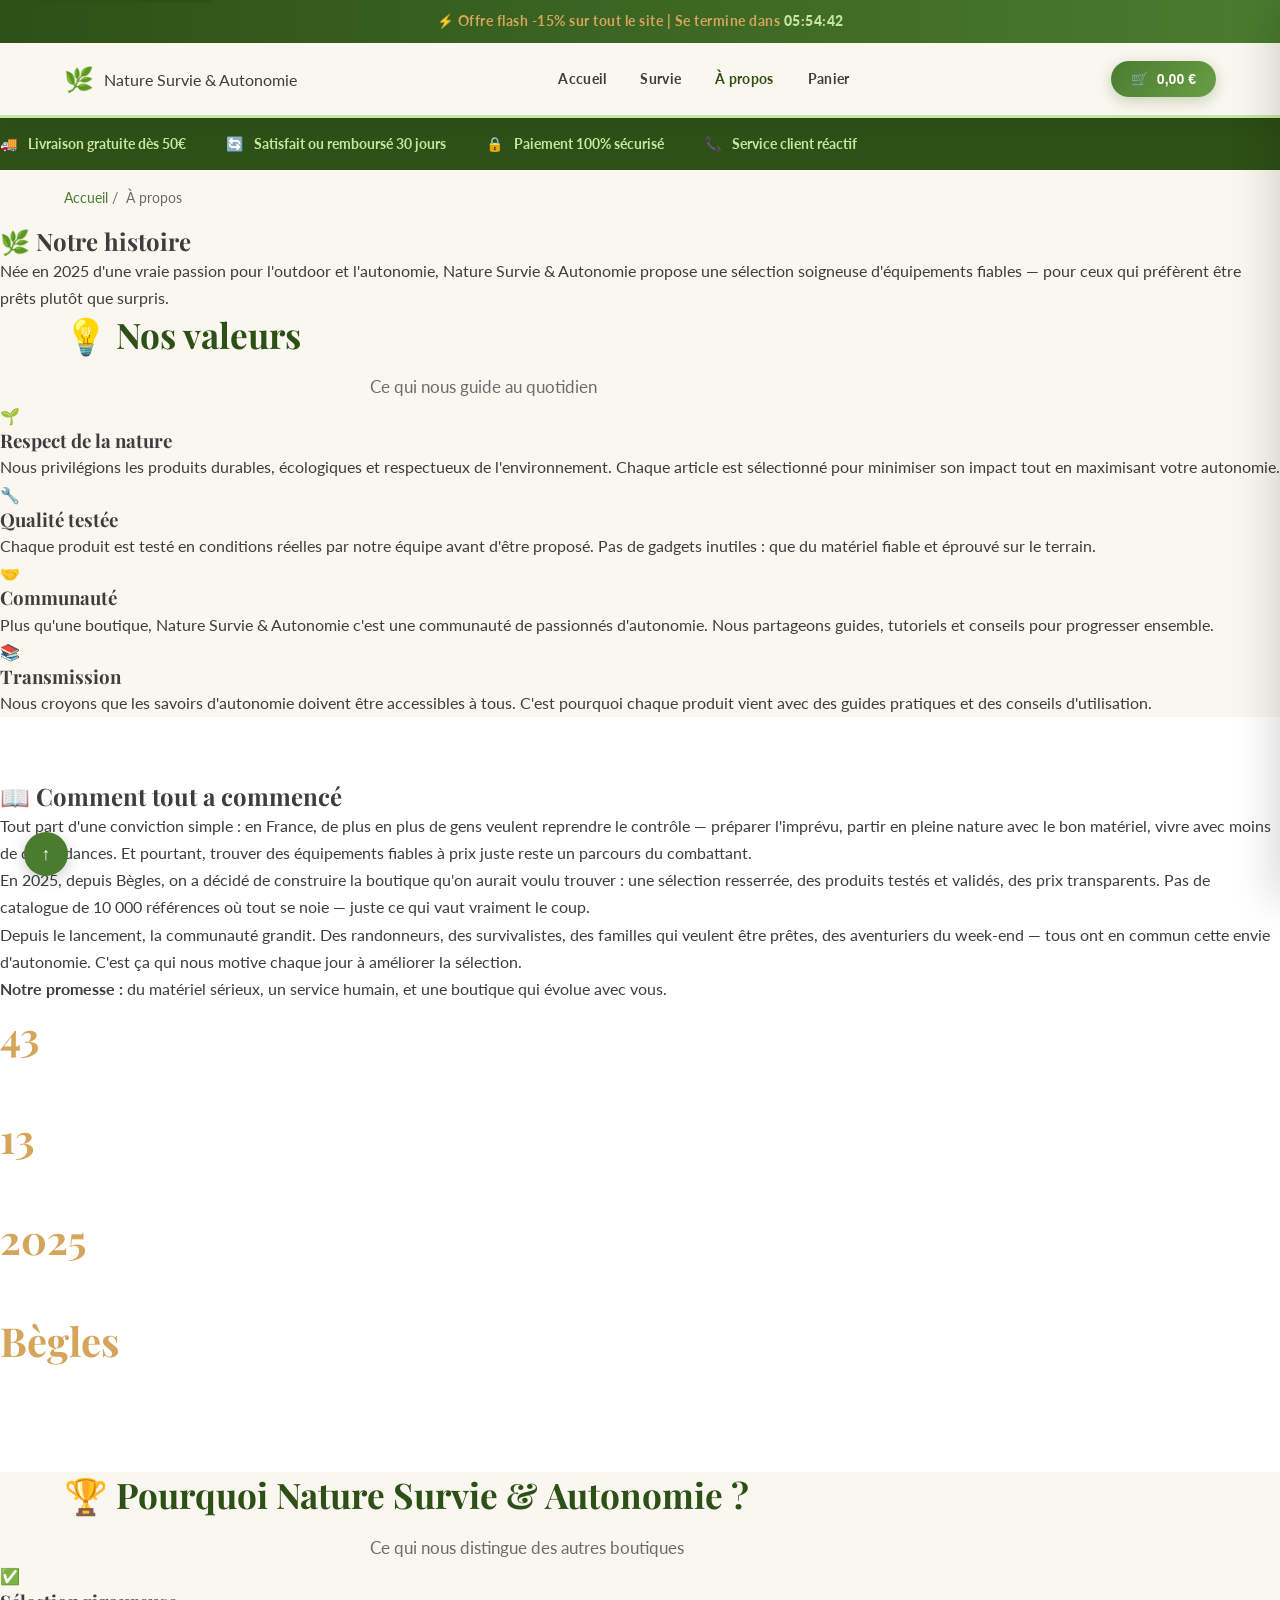
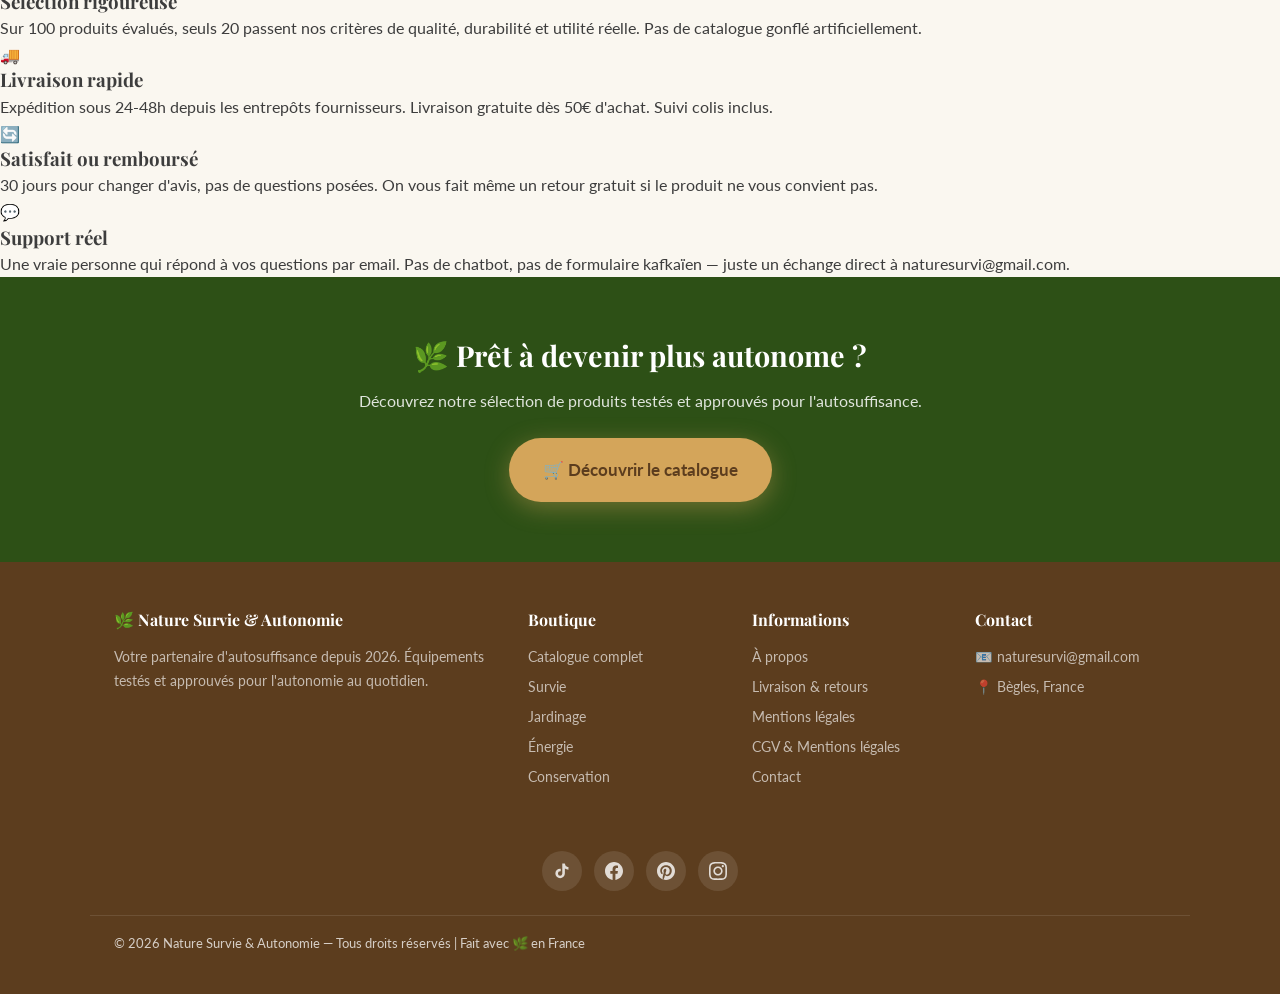
==== commit c2d0f0d1: "Navbar : renommer Catalogue -> Survie sur tous les fichiers" ====
--- a/about.html
+++ b/about.html
@@ -48,7 +48,7 @@
       </a>
       <nav id="main-nav" class="main-nav" role="navigation" aria-label="Navigation principale">
         <a href="index.html">Accueil</a>
-        <a href="catalogue.html">Catalogue</a>
+        <a href="catalogue.html">Survie</a>
         <a href="about.html" class="active">À propos</a>
         <a href="panier.html">Panier</a>
       </nav>
--- a/css/style.css
+++ b/css/style.css
@@ -1,1831 +1,526 @@
-/* ============================================
-   NatureSurvi - Stylesheet Complet
-   Option B : Conversion Agressive
-   ============================================ */
-
-/* ---- VARIABLES ---- */
+/* =============================================
+   NATURE SURVIE & AUTONOMIE - Style Premium
+   ============================================= */
+
+@import url('https://fonts.googleapis.com/css2?family=Playfair+Display:wght@400;600;700&family=Lato:wght@300;400;700&display=swap');
+
 :root {
+  --vert-foret:    #2d5016;
+  --vert-mousse:   #4a7c2f;
+  --vert-clair:    #6a9e45;
+  --vert-pale:     #c8e6a0;
+  --vert-bg:       #f0f5e8;
+  --terre:         #8b5e3c;
+  --terre-claire:  #c4956a;
+  --ocre:          #d4a55a;
+  --brun:          #5c3d1e;
+  --ivoire:        #faf7f0;
+  --gris-texte:    #3d3d3d;
+  --gris-moyen:    #6b6b6b;
+  --gris-clair:    #f5f5f0;
+  --blanc:         #ffffff;
+  --rouge-promo:   #c0392b;
+  --ombre:         0 4px 20px rgba(45,80,22,0.12);
+  --ombre-forte:   0 8px 40px rgba(45,80,22,0.18);
+  --transition:    all 0.3s ease;
+  --radius:        12px;
+  --radius-sm:     8px;
   --green-dark: #2d5016;
-  --green-medium: #4a7c2d;
-  --green-light: #7ab648;
-  --earth: #8b5e3c;
-  --cream: #f5f0e8;
-  --orange-cta: #e8622a;
-  --orange-hover: #d4551f;
+  --green-medium: #4a7c2f;
+  --green-light: #6a9e45;
+  --cream: #faf7f0;
+  --orange-cta: #4a7c2f;
+  --orange-hover: #2d5016;
   --white: #ffffff;
   --black: #1a1a1a;
-  --gray-100: #f8f8f8;
+  --gray-100: #f5f5f0;
   --gray-200: #e8e8e8;
   --gray-300: #d0d0d0;
   --gray-500: #888888;
   --gray-700: #555555;
   --shadow-sm: 0 2px 8px rgba(0,0,0,0.08);
-  --shadow-md: 0 4px 16px rgba(0,0,0,0.12);
-  --shadow-lg: 0 8px 32px rgba(0,0,0,0.16);
-  --radius-sm: 6px;
-  --radius-md: 12px;
-  --radius-lg: 20px;
-  --transition: 0.3s cubic-bezier(0.4, 0, 0.2, 1);
-}
-
-/* ---- RESET & BASE ---- */
+  --shadow-md: 0 4px 20px rgba(45,80,22,0.12);
+  --shadow-lg: 0 8px 40px rgba(45,80,22,0.18);
+  --border-radius: 12px;
+}
+
 *, *::before, *::after { box-sizing: border-box; margin: 0; padding: 0; }
-
-html {
-  scroll-behavior: smooth;
-  font-size: 16px;
-}
-
-body {
-  font-family: 'Nunito', sans-serif;
-  color: var(--black);
-  background: var(--cream);
-  line-height: 1.6;
-  -webkit-font-smoothing: antialiased;
-  overflow-x: hidden;
-}
-
-h1, h2, h3, h4, h5, h6 {
-  font-family: 'Merriweather', serif;
-  font-weight: 700;
-  line-height: 1.3;
-  color: var(--green-dark);
-}
-
-a {
-  color: var(--green-medium);
-  text-decoration: none;
-  transition: color var(--transition);
-}
-
-a:hover { color: var(--orange-cta); }
-
-img {
-  max-width: 100%;
-  height: auto;
-  display: block;
-}
-
+html { scroll-behavior: smooth; font-size: 16px; }
+body { font-family: 'Lato', sans-serif; color: var(--gris-texte); background-color: var(--ivoire); line-height: 1.7; overflow-x: hidden; }
+h1, h2, h3, h4 { font-family: 'Playfair Display', serif; line-height: 1.3; }
+a { text-decoration: none; color: inherit; }
+img { max-width: 100%; display: block; }
 ul { list-style: none; }
 
-.container {
-  width: 100%;
-  max-width: 1200px;
-  margin: 0 auto;
-  padding: 0 1rem;
-}
-
-.section-title {
-  text-align: center;
-  font-size: 2rem;
-  margin-bottom: 0.5rem;
-}
-
-.section-subtitle {
-  text-align: center;
-  color: var(--gray-700);
-  margin-bottom: 2.5rem;
-  font-size: 1.1rem;
-}
-
-/* ---- UTILITY CLASSES ---- */
-.sr-only {
-  position: absolute; width: 1px; height: 1px;
-  padding: 0; margin: -1px; overflow: hidden;
-  clip: rect(0,0,0,0); border: 0;
-}
-
+.urgency-bar { background: linear-gradient(90deg, var(--vert-foret), var(--vert-mousse)); color: var(--blanc); text-align: center; padding: 10px 20px; font-size: 0.85rem; font-weight: 700; letter-spacing: 0.5px; position: relative; z-index: 100; }
+.urgency-bar span { color: var(--ocre); }
+#countdown-timer, #countdown { font-weight: 900; color: var(--vert-pale); }
+
+.header, nav.navbar, .navbar { background: var(--ivoire); box-shadow: 0 2px 20px rgba(0,0,0,0.08); position: sticky; top: 0; z-index: 99; border-bottom: 3px solid var(--vert-pale); }
+.header-inner, .navbar-container, .nav-container { max-width: 1200px; margin: 0 auto; padding: 0 24px; display: flex; align-items: center; justify-content: space-between; height: 72px; }
+.logo { display: flex; align-items: center; gap: 10px; }
+.logo-icon { width: 44px; height: 44px; background: linear-gradient(135deg, var(--vert-foret), var(--vert-mousse)); border-radius: 50%; display: flex; align-items: center; justify-content: center; font-size: 1.3rem; flex-shrink: 0; }
+.logo-text { display: flex; flex-direction: column; }
+.logo-name { font-family: 'Playfair Display', serif; font-size: 1.4rem; font-weight: 700; color: var(--vert-foret); letter-spacing: -0.5px; }
+.logo-tagline { font-size: 0.7rem; color: var(--vert-mousse); letter-spacing: 1.5px; text-transform: uppercase; font-weight: 700; }
+.nav, .navbar-nav { display: flex; gap: 2px; }
+.nav-link, .navbar-link { padding: 8px 16px; font-size: 0.9rem; font-weight: 700; color: var(--gris-texte); border-radius: var(--radius-sm); transition: var(--transition); letter-spacing: 0.3px; position: relative; }
+.nav-link::after, .navbar-link::after { content: ''; position: absolute; bottom: 4px; left: 16px; right: 16px; height: 2px; background: var(--vert-mousse); transform: scaleX(0); transition: transform 0.3s ease; }
+.nav-link:hover::after, .nav-link.active::after { transform: scaleX(1); }
+.nav-link:hover, .nav-link.active { color: var(--vert-foret); }
+.header-actions { display: flex; align-items: center; gap: 12px; }
+.search-mini { display: flex; align-items: center; background: var(--vert-bg); border-radius: 24px; padding: 6px 14px; gap: 8px; border: 2px solid transparent; transition: var(--transition); }
+.search-mini:focus-within { border-color: var(--vert-mousse); }
+.search-mini input { border: none; background: transparent; outline: none; font-size: 0.85rem; width: 140px; color: var(--gris-texte); }
+.search-mini i { color: var(--vert-mousse); font-size: 0.85rem; }
+.cart-btn, .btn-cart { position: relative; background: linear-gradient(135deg, var(--vert-mousse), var(--vert-clair)); color: var(--blanc); border: none; border-radius: 24px; padding: 10px 20px; font-size: 0.88rem; font-weight: 700; cursor: pointer; display: flex; align-items: center; gap: 8px; transition: var(--transition); box-shadow: 0 4px 15px rgba(74,124,47,0.3); }
+.cart-btn:hover, .btn-cart:hover { transform: translateY(-2px); box-shadow: 0 6px 20px rgba(74,124,47,0.4); }
+.cart-count { background: var(--rouge-promo); color: var(--blanc); border-radius: 50%; width: 20px; height: 20px; font-size: 0.72rem; display: flex; align-items: center; justify-content: center; font-weight: 900; }
+.menu-toggle { display: none; background: none; border: none; font-size: 1.4rem; cursor: pointer; color: var(--vert-foret); }
+
+.hero { background: linear-gradient(135deg, #1a3a0a 0%, #2d5016 40%, #3d6b20 70%, #4a7c2f 100%); min-height: 70vh; display: flex; align-items: center; position: relative; overflow: hidden; color: var(--blanc); }
+.hero::before { content: ''; position: absolute; inset: 0; background: url("data:image/svg+xml,%3Csvg xmlns='http://www.w3.org/2000/svg' width='100' height='100'%3E%3Ccircle cx='50' cy='50' r='40' fill='none' stroke='rgba(255,255,255,0.03)' stroke-width='1'/%3E%3C/svg%3E") repeat; opacity: 0.6; }
+.hero .container, .hero-inner { max-width: 1200px; margin: 0 auto; padding: 80px 24px; text-align: center; position: relative; z-index: 1; width: 100%; }
+.hero h1 { font-family: 'Playfair Display', serif; font-size: 3.4rem; font-weight: 700; color: var(--blanc); line-height: 1.15; margin-bottom: 24px; }
+.hero h1 em { color: var(--ocre); font-style: normal; }
+.hero p { font-size: 1.15rem; color: rgba(255,255,255,0.82); line-height: 1.7; margin-bottom: 36px; max-width: 580px; margin-left: auto; margin-right: auto; }
+.hero-badge { display: inline-flex; align-items: center; gap: 8px; background: rgba(255,255,255,0.12); border: 1px solid rgba(255,255,255,0.25); color: var(--vert-pale); padding: 8px 18px; border-radius: 24px; font-size: 0.8rem; font-weight: 700; letter-spacing: 1.5px; text-transform: uppercase; margin-bottom: 24px; }
+.hero-stats { display: flex; gap: 40px; justify-content: center; margin-top: 32px; flex-wrap: wrap; }
+.hero-stat { text-align: center; color: var(--blanc); }
+.hero-stat-number { font-family: 'Playfair Display', serif; font-size: 2rem; font-weight: 700; color: var(--ocre); display: block; }
+.hero-stat-label { font-size: 0.82rem; color: rgba(255,255,255,0.75); }
+.hero-cta, .hero-actions { display: flex; gap: 16px; justify-content: center; margin-top: 32px; flex-wrap: wrap; }
+
+.btn, .btn-primary { display: inline-flex; align-items: center; gap: 10px; background: var(--ocre); color: var(--brun); padding: 14px 28px; border-radius: 50px; font-weight: 700; font-size: 1rem; transition: var(--transition); box-shadow: 0 6px 25px rgba(212,165,90,0.4); border: 2px solid transparent; cursor: pointer; }
+.btn:hover, .btn-primary:hover { background: var(--blanc); color: var(--vert-foret); transform: translateY(-3px); }
+.btn-outline, .btn-secondary { display: inline-flex; align-items: center; gap: 10px; background: transparent; color: var(--blanc); padding: 14px 28px; border-radius: 50px; font-weight: 700; font-size: 1rem; border: 2px solid rgba(255,255,255,0.4); transition: var(--transition); }
+.btn-outline:hover, .btn-secondary:hover { background: rgba(255,255,255,0.12); border-color: var(--blanc); }
+.btn-lg { padding: 16px 32px; font-size: 1.05rem; }
+
+.proof-bar, .trust-bar { background: var(--vert-foret); padding: 14px 0; overflow: hidden; }
+.proof-bar-inner, .trust-bar-inner { display: flex; align-items: center; gap: 40px; animation: scrollLeft 30s linear infinite; white-space: nowrap; }
+@keyframes scrollLeft { 0% { transform: translateX(0); } 100% { transform: translateX(-50%); } }
+.proof-item, .trust-item { display: inline-flex; align-items: center; gap: 10px; color: var(--vert-pale); font-size: 0.88rem; font-weight: 700; flex-shrink: 0; }
+.proof-item i, .trust-item i, .proof-item svg, .trust-item svg { color: var(--ocre); fill: var(--ocre); width: 16px; height: 16px; flex-shrink: 0; }
+
+.section { padding: 80px 0; }
+.section-inner, .container { max-width: 1200px; margin: 0 auto; padding: 0 24px; }
+.section-header { text-align: center; margin-bottom: 56px; }
+.section-eyebrow, .section-tag { display: inline-block; background: var(--vert-bg); color: var(--vert-mousse); padding: 6px 16px; border-radius: 24px; font-size: 0.78rem; font-weight: 700; letter-spacing: 2px; text-transform: uppercase; margin-bottom: 14px; }
+.section-title { font-size: 2.2rem; color: var(--vert-foret); margin-bottom: 16px; }
+.section-subtitle { font-size: 1.05rem; color: var(--gris-moyen); max-width: 540px; margin: 0 auto; }
+
+.boutiques-section { padding: 80px 0; background: var(--blanc); }
+.boutiques-grid { display: grid; grid-template-columns: 1fr 1fr; gap: 32px; max-width: 1000px; margin: 40px auto 0; }
+.boutique-card { border-radius: var(--radius); overflow: hidden; box-shadow: var(--ombre); transition: var(--transition); border: 2px solid transparent; text-decoration: none; color: inherit; display: block; }
+.boutique-card:hover { transform: translateY(-8px); box-shadow: var(--ombre-forte); border-color: var(--vert-pale); }
+.boutique-card-header { padding: 40px 32px; background: linear-gradient(135deg, var(--vert-foret), var(--vert-mousse)); text-align: center; }
+.boutique-card-header .emoji { font-size: 3.5rem; display: block; margin-bottom: 12px; }
+.boutique-card-header h3 { color: var(--blanc); font-size: 1.5rem; margin-bottom: 6px; }
+.boutique-card-header p { color: rgba(255,255,255,0.8); font-size: 0.9rem; }
+.boutique-card-body { padding: 24px 32px; background: var(--blanc); }
+.boutique-card-body .count { color: var(--vert-mousse); font-weight: 700; font-size: 0.9rem; margin-bottom: 16px; }
+.boutique-card-body .cta-link { display: inline-flex; align-items: center; gap: 8px; background: linear-gradient(135deg, var(--vert-mousse), var(--vert-clair)); color: var(--blanc); padding: 12px 24px; border-radius: 50px; font-weight: 700; font-size: 0.9rem; }
+
+.categories-section, .categories { padding: 80px 0; background: var(--vert-bg); }
+.categories-grid { display: grid; grid-template-columns: repeat(3, 1fr); gap: 20px; max-width: 1100px; margin: 40px auto 0; }
+.cat-card, .category-card { background: var(--blanc); border-radius: var(--radius); padding: 32px 24px; text-align: center; transition: var(--transition); cursor: pointer; box-shadow: var(--ombre); border: 2px solid transparent; position: relative; overflow: hidden; display: block; color: inherit; text-decoration: none; }
+.cat-card::before, .category-card::before { content: ''; position: absolute; top: 0; left: 0; right: 0; height: 4px; background: linear-gradient(90deg, var(--vert-mousse), var(--vert-clair)); transform: scaleX(0); transition: transform 0.3s ease; transform-origin: left; }
+.cat-card:hover, .category-card:hover { transform: translateY(-8px); box-shadow: var(--ombre-forte); border-color: var(--vert-pale); }
+.cat-card:hover::before, .category-card:hover::before { transform: scaleX(1); }
+.cat-icon, .category-card-emoji { font-size: 3rem; margin-bottom: 16px; display: block; }
+.cat-name, .category-card-title { font-family: 'Playfair Display', serif; font-size: 1.15rem; color: var(--vert-foret); font-weight: 700; margin-bottom: 8px; }
+.cat-desc, .category-card-desc { font-size: 0.88rem; color: var(--gris-moyen); margin-bottom: 12px; line-height: 1.5; }
+.cat-count, .category-card-link { font-size: 0.8rem; color: var(--vert-mousse); font-weight: 700; }
+
+.products-grid, .featured-grid, #featured-survie .products-grid, #featured-jardinage .products-grid { display: grid; grid-template-columns: repeat(4, 1fr); gap: 24px; }
+.product-card { background: var(--blanc); border-radius: var(--radius); overflow: hidden; box-shadow: var(--ombre); transition: var(--transition); position: relative; cursor: pointer; border: 2px solid transparent; }
+.product-card:hover { transform: translateY(-6px); box-shadow: var(--ombre-forte); border-color: var(--vert-pale); }
+.product-image, .product-img { height: 200px; background: linear-gradient(135deg, var(--vert-bg), var(--vert-pale)); display: flex; align-items: center; justify-content: center; position: relative; overflow: hidden; }
+.product-image img, .product-img img { width: 100%; height: 100%; object-fit: cover; transition: transform 0.4s ease; }
+.product-card:hover .product-image img, .product-card:hover .product-img img { transform: scale(1.06); }
+.product-image::after, .product-img::after { content: ''; position: absolute; inset: 0; background: linear-gradient(to bottom, transparent 60%, rgba(45,80,22,0.08)); pointer-events: none; }
+.product-badge, .badge { position: absolute; top: 12px; left: 12px; padding: 4px 10px; border-radius: 20px; font-size: 0.72rem; font-weight: 700; letter-spacing: 0.5px; z-index: 1; }
+.badge-Bestseller, .badge-bestseller { background: var(--ocre); color: var(--brun); }
+.badge-Nouveau, .badge-nouveau { background: var(--vert-mousse); color: var(--blanc); }
+.badge-Essentiel, .badge-essentiel { background: var(--vert-foret); color: var(--blanc); }
+.badge-Pro { background: #2980b9; color: var(--blanc); }
+.badge-Promo, .badge-promo { background: var(--rouge-promo); color: var(--blanc); }
+.product-info { padding: 18px; }
+.product-name { font-family: 'Playfair Display', serif; font-size: 1rem; font-weight: 600; color: var(--vert-foret); margin-bottom: 6px; line-height: 1.3; }
+.product-description, .product-short-desc { font-size: 0.82rem; color: var(--gris-moyen); margin-bottom: 10px; line-height: 1.4; }
+.product-rating, .product-stars { color: var(--ocre); font-size: 0.82rem; margin-bottom: 8px; }
+.product-shipping { font-size: 0.75rem; color: var(--vert-mousse); font-weight: 700; }
+.product-footer { display: flex; align-items: center; justify-content: space-between; padding: 12px 18px; border-top: 1px solid var(--vert-bg); background: var(--gris-clair); }
+.product-price, .price { font-size: 1.2rem; font-weight: 900; color: var(--vert-foret); }
+.original-price, .product-price-old { font-size: 0.82rem; color: var(--gris-moyen); text-decoration: line-through; margin-left: 6px; }
+.btn-buy, .btn-add, .add-btn { background: linear-gradient(135deg, var(--vert-mousse), var(--vert-clair)); color: var(--blanc); border: none; border-radius: 8px; padding: 9px 18px; font-size: 0.85rem; font-weight: 700; cursor: pointer; transition: var(--transition); display: inline-flex; align-items: center; gap: 6px; }
+.btn-buy:hover, .btn-add:hover, .add-btn:hover { background: linear-gradient(135deg, var(--vert-foret), var(--vert-mousse)); transform: scale(1.04); }
+
+.pillars-section { padding: 80px 0; background: linear-gradient(135deg, var(--vert-foret) 0%, #1a3a0a 100%); position: relative; overflow: hidden; }
+.pillars-section::before { content: '🌿'; position: absolute; font-size: 20rem; opacity: 0.04; right: -60px; top: -40px; line-height: 1; pointer-events: none; }
+.pillars-section .section-title { color: var(--blanc); }
+.pillars-section .section-eyebrow, .pillars-section .section-tag { background: rgba(255,255,255,0.12); color: var(--vert-pale); }
+.pillars-section .section-subtitle { color: rgba(255,255,255,0.75); }
+.pillars-grid { display: grid; grid-template-columns: repeat(4, 1fr); gap: 20px; max-width: 1100px; margin: 40px auto 0; }
+.pillar-card { background: rgba(255,255,255,0.08); border: 1px solid rgba(255,255,255,0.15); border-radius: var(--radius); padding: 24px; text-align: center; transition: var(--transition); }
+.pillar-card:hover { background: rgba(255,255,255,0.14); transform: translateY(-4px); }
+.pillar-emoji { font-size: 2.5rem; margin-bottom: 12px; display: block; }
+.pillar-title { color: var(--vert-pale); font-weight: 700; font-size: 0.95rem; margin-bottom: 6px; }
+.pillar-desc { color: rgba(255,255,255,0.68); font-size: 0.85rem; line-height: 1.5; }
+
+.stats-section { padding: 60px 0; background: var(--vert-foret); }
+.stats-grid { display: grid; grid-template-columns: repeat(4, 1fr); gap: 24px; max-width: 1100px; margin: 0 auto; text-align: center; padding: 0 24px; }
+.stat-item { color: var(--blanc); }
+.stat-number { font-family: 'Playfair Display', serif; font-size: 2.5rem; font-weight: 700; display: block; color: var(--ocre); margin-bottom: 6px; }
+.stat-label { font-size: 0.9rem; color: rgba(255,255,255,0.75); }
+
+.guarantees-section { padding: 80px 0; background: var(--vert-bg); }
+.guarantees-grid { display: grid; grid-template-columns: repeat(4, 1fr); gap: 24px; max-width: 1100px; margin: 40px auto 0; }
+.guarantee-card { background: var(--blanc); border-radius: var(--radius); padding: 28px; border-left: 4px solid var(--vert-mousse); box-shadow: var(--ombre); transition: var(--transition); }
+.guarantee-card:hover { transform: translateY(-4px); box-shadow: var(--ombre-forte); }
+.guarantee-emoji { font-size: 2rem; margin-bottom: 12px; display: block; }
+.guarantee-title { font-family: 'Playfair Display', serif; font-weight: 700; color: var(--vert-foret); margin-bottom: 6px; font-size: 1rem; }
+.guarantee-desc { font-size: 0.85rem; color: var(--gris-moyen); line-height: 1.5; }
+
+.page-hero { background: linear-gradient(135deg, var(--vert-foret), var(--vert-mousse)); padding: 60px 0; color: var(--blanc); text-align: center; }
+.page-hero h1 { font-size: 2.8rem; margin-bottom: 12px; color: var(--blanc); }
+.page-hero p { font-size: 1.1rem; opacity: 0.8; }
+.catalogue-layout { max-width: 1200px; margin: 0 auto; padding: 48px 24px; display: grid; grid-template-columns: 260px 1fr; gap: 40px; align-items: start; }
+.sidebar { background: var(--blanc); border-radius: var(--radius); padding: 28px; box-shadow: var(--ombre); position: sticky; top: 90px; }
+.sidebar h3 { font-family: 'Playfair Display', serif; color: var(--vert-foret); font-size: 1.1rem; margin-bottom: 16px; padding-bottom: 10px; border-bottom: 2px solid var(--vert-bg); }
+.filter-group { margin-bottom: 24px; }
+.filter-group h4 { font-size: 0.85rem; font-weight: 700; color: var(--gris-texte); text-transform: uppercase; letter-spacing: 1px; margin-bottom: 12px; }
+.filter-option { display: flex; align-items: center; gap: 10px; margin-bottom: 8px; cursor: pointer; font-size: 0.9rem; color: var(--gris-texte); transition: var(--transition); }
+.filter-option:hover { color: var(--vert-mousse); }
+.filter-option input { accent-color: var(--vert-mousse); }
+.price-range { display: flex; flex-direction: column; gap: 8px; }
+.price-range input[type="range"] { width: 100%; accent-color: var(--vert-mousse); }
+.price-labels { display: flex; justify-content: space-between; font-size: 0.82rem; color: var(--gris-moyen); }
+.catalogue-toolbar { display: flex; justify-content: space-between; align-items: center; margin-bottom: 28px; flex-wrap: wrap; gap: 12px; }
+.catalogue-toolbar .results-count { color: var(--gris-moyen); font-size: 0.9rem; }
+.sort-select { padding: 10px 14px; border-radius: var(--radius-sm); border: 2px solid var(--vert-bg); font-size: 0.88rem; color: var(--gris-texte); outline: none; cursor: pointer; background: var(--blanc); }
+.sort-select:focus { border-color: var(--vert-mousse); }
+.catalogue-grid, #products-grid, #jardinage-grid { display: grid; grid-template-columns: repeat(3, 1fr); gap: 24px; }
+
+.cart-overlay { position: fixed; inset: 0; background: rgba(0,0,0,0.5); z-index: 999; opacity: 0; visibility: hidden; transition: var(--transition); }
+.cart-overlay.open { opacity: 1; visibility: visible; }
+.cart-drawer { position: fixed; top: 0; right: 0; width: 420px; max-width: 95vw; height: 100vh; background: var(--ivoire); z-index: 1000; transform: translateX(100%); transition: transform 0.4s cubic-bezier(0.22, 1, 0.36, 1); display: flex; flex-direction: column; box-shadow: -8px 0 40px rgba(0,0,0,0.15); }
+.cart-drawer.open { transform: translateX(0); }
+.cart-header { padding: 24px; background: var(--vert-foret); color: var(--blanc); display: flex; justify-content: space-between; align-items: center; }
+.cart-header h3 { font-family: 'Playfair Display', serif; font-size: 1.2rem; }
+.cart-close { background: rgba(255,255,255,0.15); border: none; color: var(--blanc); width: 36px; height: 36px; border-radius: 50%; cursor: pointer; font-size: 1rem; display: flex; align-items: center; justify-content: center; transition: var(--transition); }
+.cart-close:hover { background: rgba(255,255,255,0.25); }
+.cart-items { flex: 1; overflow-y: auto; padding: 20px; }
+.cart-empty { text-align: center; padding: 60px 20px; color: var(--gris-moyen); }
+.cart-empty .empty-icon { font-size: 3rem; display: block; margin-bottom: 16px; }
+.cart-empty a { color: var(--vert-mousse); font-weight: 700; }
+.cart-footer { padding: 20px; border-top: 2px solid var(--vert-bg); }
+.cart-row { display: flex; justify-content: space-between; font-size: 0.9rem; margin-bottom: 8px; }
+.cart-row.total { font-size: 1.15rem; font-weight: 900; color: var(--vert-foret); border-top: 1px solid var(--vert-bg); padding-top: 10px; margin-top: 10px; }
+.cart-row.shipping { color: var(--vert-mousse); font-weight: 700; }
+.free-shipping-bar { background: var(--vert-bg); border-radius: 8px; overflow: hidden; height: 8px; margin-bottom: 8px; }
+.free-shipping-progress { height: 100%; background: linear-gradient(90deg, var(--vert-mousse), var(--vert-clair)); border-radius: 8px; transition: width 0.5s ease; }
+.free-shipping-text { font-size: 0.8rem; color: var(--vert-mousse); font-weight: 700; margin-bottom: 16px; text-align: center; }
+.checkout-btn { width: 100%; background: linear-gradient(135deg, var(--vert-mousse), var(--vert-clair)); color: var(--blanc); border: none; padding: 16px; border-radius: 50px; font-weight: 700; font-size: 1rem; cursor: pointer; transition: var(--transition); display: flex; align-items: center; justify-content: center; gap: 10px; }
+.checkout-btn:hover { background: linear-gradient(135deg, var(--vert-foret), var(--vert-mousse)); }
+
+.toast-container { position: fixed; bottom: 24px; right: 24px; z-index: 9999; display: flex; flex-direction: column; gap: 10px; }
+.toast { background: var(--vert-foret); color: var(--blanc); padding: 14px 20px; border-radius: var(--radius); font-size: 0.9rem; font-weight: 700; display: flex; align-items: center; gap: 10px; box-shadow: 0 8px 30px rgba(0,0,0,0.2); animation: slideInRight 0.3s ease, fadeOut 0.4s ease 2.5s forwards; max-width: 320px; }
+@keyframes slideInRight { from { transform: translateX(100px); opacity: 0; } to { transform: translateX(0); opacity: 1; } }
+@keyframes fadeOut { to { opacity: 0; transform: translateX(20px); } }
+
+footer, .footer { background: var(--brun); color: rgba(255,255,255,0.75); padding: 64px 0 28px; }
+.footer-grid { max-width: 1200px; margin: 0 auto; padding: 0 24px 48px; display: grid; grid-template-columns: 2fr 1fr 1fr 1fr; gap: 48px; }
+.footer-logo-name { font-family: 'Playfair Display', serif; font-size: 1.4rem; color: var(--blanc); margin-bottom: 12px; }
+.footer-about { font-size: 0.88rem; line-height: 1.7; margin-bottom: 20px; }
+.footer-social { display: flex; gap: 12px; }
+.social-btn { width: 38px; height: 38px; background: rgba(255,255,255,0.1); border-radius: 50%; display: flex; align-items: center; justify-content: center; color: rgba(255,255,255,0.7); transition: var(--transition); font-size: 0.9rem; }
+.social-btn:hover { background: var(--vert-mousse); color: var(--blanc); }
+.footer-col h4 { color: var(--blanc); font-family: 'Playfair Display', serif; font-size: 1rem; margin-bottom: 16px; }
+.footer-col li { margin-bottom: 8px; }
+.footer-col a { font-size: 0.88rem; color: rgba(255,255,255,0.65); transition: var(--transition); }
+.footer-col a:hover { color: var(--vert-pale); padding-left: 4px; }
+.footer-bottom { max-width: 1200px; margin: 0 auto; padding: 20px 24px 0; border-top: 1px solid rgba(255,255,255,0.1); display: flex; justify-content: space-between; align-items: center; font-size: 0.82rem; }
+.footer-badges { display: flex; gap: 12px; }
+.footer-badge { background: rgba(255,255,255,0.1); padding: 4px 12px; border-radius: 20px; font-size: 0.75px; }
+
+/* Navbar inner compatibility */
+.navbar-inner { max-width: 1200px; margin: 0 auto; padding: 0 24px; display: flex; align-items: center; justify-content: space-between; height: 72px; }
+.main-nav { display: flex; gap: 2px; }
+.main-nav a { padding: 8px 16px; font-size: 0.9rem; font-weight: 700; color: var(--gris-texte); border-radius: var(--radius-sm); transition: var(--transition); letter-spacing: 0.3px; position: relative; }
+.main-nav a:hover, .main-nav a.active { color: var(--vert-foret); }
+.nav-right { display: flex; align-items: center; gap: 12px; }
+.logo-emoji { font-size: 1.5rem; }
+.burger-menu { display: none; background: none; border: none; cursor: pointer; flex-direction: column; gap: 5px; padding: 6px; }
+.burger-menu span { display: block; width: 24px; height: 2px; background: var(--vert-foret); border-radius: 2px; }
+.skip-link { position: absolute; top: -40px; left: 0; background: var(--vert-foret); color: white; padding: 8px 16px; z-index: 999; }
+.skip-link:focus { top: 0; }
+.breadcrumbs { max-width: 1200px; margin: 0 auto; padding: 16px 24px; font-size: 0.88rem; color: var(--gris-moyen); }
+.breadcrumbs ol { display: flex; gap: 8px; list-style: none; }
+.breadcrumbs li:not(:last-child)::after { content: ' /'; }
+.breadcrumbs a { color: var(--vert-mousse); }
+.products-section { padding: 60px 0; }
+.products-section .container { text-align: center; }
+.catalogue-controls { display: flex; flex-wrap: wrap; gap: 12px; align-items: center; justify-content: space-between; max-width: 1200px; margin: 24px auto; padding: 0 24px; }
+.filter-buttons { display: flex; flex-wrap: wrap; gap: 8px; }
+.filter-btn { background: var(--vert-bg); color: var(--vert-foret); border: 2px solid var(--vert-pale); padding: 8px 18px; border-radius: 24px; cursor: pointer; font-weight: 700; font-size: 0.88rem; transition: var(--transition); }
+.filter-btn:hover, .filter-btn.active { background: var(--vert-mousse); color: var(--blanc); border-color: var(--vert-mousse); }
+.product-count { text-align: center; color: var(--gris-moyen); font-size: 0.9rem; margin: 0 auto 16px; padding: 0 24px; }
 .text-center { text-align: center; }
-
-/* ---- BUTTONS ---- */
-.btn {
-  display: inline-flex;
-  align-items: center;
-  justify-content: center;
-  gap: 0.4rem;
-  padding: 0.7rem 1.4rem;
-  border-radius: var(--radius-sm);
-  font-family: 'Nunito', sans-serif;
-  font-weight: 700;
-  font-size: 0.95rem;
+.testimonials-section { padding: 80px 0; background: var(--blanc); }
+.testimonials-grid { display: grid; grid-template-columns: repeat(3, 1fr); gap: 24px; max-width: 1100px; margin: 40px auto 0; padding: 0 24px; }
+.testimonial-card { background: var(--vert-bg); border-radius: var(--radius); padding: 28px; }
+.testimonial-stars { color: var(--ocre); font-size: 1.1rem; margin-bottom: 12px; }
+.testimonial-text { font-size: 0.92rem; color: var(--gris-texte); line-height: 1.6; margin-bottom: 16px; font-style: italic; }
+.testimonial-author { display: flex; align-items: center; gap: 12px; }
+.testimonial-avatar { width: 40px; height: 40px; background: var(--vert-mousse); border-radius: 50%; display: flex; align-items: center; justify-content: center; color: white; font-weight: 700; flex-shrink: 0; }
+.testimonial-author-info h4 { font-size: 0.9rem; color: var(--vert-foret); margin-bottom: 2px; }
+.testimonial-author-info span { font-size: 0.78rem; color: var(--gris-moyen); }
+.newsletter-section { background: var(--vert-foret); padding: 60px 0; text-align: center; color: white; }
+.newsletter-section h2 { font-size: 1.8rem; margin-bottom: 12px; }
+.newsletter-section p { opacity: 0.85; margin-bottom: 16px; }
+.newsletter-incentive { background: rgba(255,255,255,0.15); padding: 8px 20px; border-radius: 24px; display: inline-block; font-weight: 700; font-size: 0.9rem; margin-bottom: 24px; }
+.newsletter-form { display: flex; gap: 12px; max-width: 460px; margin: 0 auto; }
+.newsletter-form input { flex: 1; padding: 14px 18px; border-radius: 50px; border: none; font-size: 0.95rem; outline: none; }
+.site-footer { background: var(--brun); color: rgba(255,255,255,0.75); padding: 48px 0 24px; }
+.site-footer .footer-grid { display: grid; grid-template-columns: 2fr 1fr 1fr 1fr; gap: 32px; max-width: 1100px; margin: 0 auto; padding: 0 24px 32px; }
+.site-footer .footer-col h4 { color: white; font-family: 'Playfair Display', serif; font-size: 1rem; margin-bottom: 14px; }
+.site-footer .footer-col a, .site-footer .footer-col p { font-size: 0.88rem; color: rgba(255,255,255,0.65); display: block; margin-bottom: 6px; transition: var(--transition); }
+.site-footer .footer-col a:hover { color: var(--vert-pale); }
+.footer-social { display: flex; gap: 12px; justify-content: center; padding: 24px; }
+.footer-social a { width: 40px; height: 40px; background: rgba(255,255,255,0.1); border-radius: 50%; display: flex; align-items: center; justify-content: center; transition: var(--transition); }
+.footer-social a:hover { background: var(--vert-mousse); }
+.footer-social svg { width: 18px; height: 18px; fill: rgba(255,255,255,0.8); }
+.footer-bottom { text-align: center; padding: 16px 24px; border-top: 1px solid rgba(255,255,255,0.1); font-size: 0.82rem; max-width: 1100px; margin: 0 auto; }
+.footer-container { max-width: 1100px; margin: 0 auto; padding: 0 24px; text-align: center; }
+.footer-container p { font-size: 0.88rem; color: rgba(255,255,255,0.65); margin-bottom: 6px; }
+.footer-container a { color: rgba(255,255,255,0.65); }
+.drawer-overlay { position: fixed; inset: 0; background: rgba(0,0,0,0.5); z-index: 999; opacity: 0; visibility: hidden; transition: var(--transition); }
+.drawer-overlay.open { opacity: 1; visibility: visible; }
+.cart-drawer { position: fixed; top: 0; right: 0; width: 420px; max-width: 95vw; height: 100vh; background: var(--ivoire); z-index: 1000; transform: translateX(100%); transition: transform 0.4s cubic-bezier(0.22, 1, 0.36, 1); display: flex; flex-direction: column; box-shadow: -8px 0 40px rgba(0,0,0,0.15); }
+.cart-drawer.open { transform: translateX(0); }
+.drawer-header { padding: 24px; background: var(--vert-foret); color: white; display: flex; justify-content: space-between; align-items: center; }
+.drawer-header h3 { font-family: 'Playfair Display', serif; font-size: 1.2rem; }
+.drawer-close { background: rgba(255,255,255,0.15); border: none; color: white; width: 36px; height: 36px; border-radius: 50%; cursor: pointer; font-size: 1.2rem; display: flex; align-items: center; justify-content: center; transition: var(--transition); }
+.drawer-close:hover { background: rgba(255,255,255,0.25); }
+.drawer-items { flex: 1; overflow-y: auto; padding: 20px; }
+.drawer-empty { text-align: center; padding: 60px 20px; color: var(--gris-moyen); }
+.drawer-footer { padding: 20px; border-top: 2px solid var(--vert-bg); }
+.drawer-subtotal { display: flex; justify-content: space-between; font-weight: 700; margin-bottom: 16px; font-size: 1.05rem; color: var(--vert-foret); }
+.product-modal { position: fixed; inset: 0; z-index: 2000; display: none; }
+#back-to-top { position: fixed; bottom: 24px; left: 24px; background: var(--vert-mousse); color: white; border: none; width: 44px; height: 44px; border-radius: 50%; cursor: pointer; font-size: 1.1rem; box-shadow: 0 4px 15px rgba(0,0,0,0.2); transition: var(--transition); z-index: 500; }
+#back-to-top:hover { background: var(--vert-foret); transform: translateY(-3px); }
+/* Jardinage page specific */
+.jardinage-hero { background: linear-gradient(135deg, #1a4a0a 0%, #2d7a1b 50%, #4a9e2d 100%); color: white; padding: 80px 5% 60px; text-align: center; }
+.jardinage-hero h1 { font-family: 'Playfair Display', serif; font-size: 2.5rem; margin-bottom: 16px; }
+.jardinage-hero p { font-size: 1.15rem; opacity: 0.9; max-width: 600px; margin: 0 auto; }
+.jardinage-categories { display: flex; gap: 12px; flex-wrap: wrap; justify-content: center; padding: 32px 5% 0; max-width: 1200px; margin: 0 auto; }
+.cat-btn { background: var(--vert-bg); color: var(--vert-foret); border: 2px solid var(--vert-pale); padding: 8px 18px; border-radius: 20px; cursor: pointer; font-weight: 700; font-size: 0.9rem; transition: var(--transition); }
+.cat-btn:hover, .cat-btn.active { background: var(--vert-mousse); color: white; border-color: var(--vert-mousse); }
+.jardinage-grid { display: grid; grid-template-columns: repeat(auto-fill, minmax(260px, 1fr)); gap: 24px; max-width: 1200px; margin: 32px auto; padding: 0 5% 60px; }
+.jard-card { background: white; border-radius: var(--radius); box-shadow: var(--ombre); overflow: hidden; transition: var(--transition); display: flex; flex-direction: column; }
+.jard-card:hover { transform: translateY(-4px); box-shadow: var(--ombre-forte); }
+.jard-card-img { width: 100%; height: 200px; object-fit: cover; background: var(--vert-bg); }
+.jard-card-body { padding: 16px; flex: 1; display: flex; flex-direction: column; }
+.jard-cat-badge { background: #e8f5e9; color: var(--vert-foret); font-size: 0.75rem; font-weight: 700; padding: 3px 10px; border-radius: 10px; display: inline-block; margin-bottom: 8px; }
+.jard-card-title { font-family: 'Playfair Display', serif; font-size: 1rem; color: var(--gris-texte); margin-bottom: 8px; line-height: 1.4; }
+.jard-card-desc { font-size: 0.85rem; color: var(--gris-moyen); margin-bottom: 12px; line-height: 1.5; flex: 1; }
+.jard-card-footer { display: flex; align-items: center; justify-content: space-between; margin-top: auto; }
+.jard-price { font-size: 1.4rem; font-weight: 800; color: var(--vert-foret); }
+.jard-btn { background: var(--vert-mousse); color: white; padding: 10px 18px; border-radius: 8px; text-decoration: none; font-weight: 700; font-size: 0.9rem; transition: var(--transition); }
+.jard-btn:hover { background: var(--vert-foret); }
+.autonomie-banner { background: var(--vert-bg); border: 2px solid var(--vert-pale); border-radius: var(--radius); padding: 32px; max-width: 900px; margin: 0 auto 40px; text-align: center; }
+.autonomie-banner h2 { font-family: 'Playfair Display', serif; color: var(--vert-foret); margin-bottom: 12px; }
+.autonomie-banner p { color: var(--gris-moyen); line-height: 1.7; }
+
+@media (max-width: 1024px) {
+  .products-grid, .featured-grid { grid-template-columns: repeat(3, 1fr); }
+  .categories-grid { grid-template-columns: repeat(3, 1fr); }
+  .guarantees-grid { grid-template-columns: repeat(2, 1fr); }
+  .catalogue-grid, #products-grid, #jardinage-grid { grid-template-columns: repeat(2, 1fr); }
+  .footer-grid, .site-footer .footer-grid { grid-template-columns: 1fr 1fr; gap: 32px; }
+  .pillars-grid { grid-template-columns: repeat(2, 1fr); }
+  .stats-grid { grid-template-columns: repeat(2, 1fr); }
+  .testimonials-grid { grid-template-columns: repeat(2, 1fr); }
+}
+@media (max-width: 768px) {
+  .nav, .main-nav { display: none; }
+  .menu-toggle, .burger-menu { display: flex; }
+  .search-mini { display: none; }
+  .hero h1 { font-size: 2.4rem; }
+  .hero-cta, .hero-actions { flex-direction: column; align-items: center; }
+  .products-grid, .featured-grid { grid-template-columns: repeat(2, 1fr); }
+  .categories-grid { grid-template-columns: repeat(2, 1fr); }
+  .boutiques-grid { grid-template-columns: 1fr; }
+  .pillars-grid { grid-template-columns: repeat(2, 1fr); }
+  .guarantees-grid { grid-template-columns: repeat(2, 1fr); }
+  .catalogue-layout { grid-template-columns: 1fr; }
+  .sidebar { position: static; }
+  .catalogue-grid, #products-grid, #jardinage-grid { grid-template-columns: repeat(2, 1fr); }
+  .section-title { font-size: 1.8rem; }
+  .footer-grid, .site-footer .footer-grid { grid-template-columns: 1fr; gap: 24px; }
+  .footer-bottom { flex-direction: column; gap: 16px; text-align: center; }
+  .stats-grid { grid-template-columns: repeat(2, 1fr); }
+  .testimonials-grid { grid-template-columns: 1fr; }
+  .newsletter-form { flex-direction: column; }
+}
+@media (max-width: 480px) {
+  .products-grid, .featured-grid { grid-template-columns: 1fr; }
+  .catalogue-grid, #products-grid, #jardinage-grid { grid-template-columns: 1fr; }
+  .categories-grid { grid-template-columns: 1fr; }
+  .hero h1 { font-size: 2rem; }
+  .guarantees-grid { grid-template-columns: 1fr; }
+  .pillars-grid { grid-template-columns: 1fr; }
+  .stats-grid { grid-template-columns: 1fr 1fr; }
+}
+
+/* ===== SCROLL TO TOP ===== */
+#scrollTop {
+  position: fixed;
+  bottom: 32px;
+  right: 32px;
+  width: 48px;
+  height: 48px;
+  background: linear-gradient(135deg, var(--vert-mousse), var(--vert-clair));
+  color: var(--blanc);
   border: none;
+  border-radius: 50%;
+  font-size: 1.3rem;
   cursor: pointer;
-  transition: all var(--transition);
-  text-align: center;
-  line-height: 1.4;
-}
-
-.btn:focus-visible {
-  outline: 3px solid var(--orange-cta);
-  outline-offset: 2px;
-}
-
-.btn-primary {
-  background: var(--orange-cta);
-  color: var(--white);
-  box-shadow: 0 4px 12px rgba(232, 98, 42, 0.35);
-}
-
-.btn-primary:hover {
-  background: var(--orange-hover);
-  transform: translateY(-2px);
-  box-shadow: 0 6px 20px rgba(232, 98, 42, 0.45);
-}
-
-.btn-primary:active { transform: translateY(0); }
-
-.btn-secondary {
-  background: var(--green-medium);
-  color: var(--white);
-}
-
-.btn-secondary:hover {
-  background: var(--green-dark);
-  transform: translateY(-2px);
-}
-
-.btn-outline {
-  background: transparent;
-  color: var(--green-dark);
-  border: 2px solid var(--green-dark);
-}
-
-.btn-outline:hover {
-  background: var(--green-dark);
-  color: var(--white);
-}
-
-.btn-lg {
-  padding: 1rem 2rem;
-  font-size: 1.1rem;
-}
-
-/* ---- URGENCY BAR ---- */
-.urgency-bar {
-  background: linear-gradient(135deg, var(--orange-cta), #d4551f);
-  color: var(--white);
-  text-align: center;
-  padding: 0.6rem 1rem;
-  font-weight: 700;
-  font-size: 0.9rem;
-  position: relative;
-  z-index: 1001;
-  animation: pulse-bg 3s ease-in-out infinite;
-}
-
-.urgency-bar span {
-  animation: bounce-text 2s ease-in-out infinite;
-  display: inline-block;
-}
-
-@keyframes pulse-bg {
-  0%, 100% { opacity: 1; }
-  50% { opacity: 0.92; }
-}
-
-@keyframes bounce-text {
-  0%, 100% { transform: scale(1); }
-  50% { transform: scale(1.02); }
-}
-
-#countdown-timer {
-  font-family: 'Courier New', monospace;
-  font-size: 1.1rem;
-  background: rgba(0,0,0,0.2);
-  padding: 0.15rem 0.5rem;
-  border-radius: 4px;
-  margin-left: 0.3rem;
-}
-
-/* ---- NAVBAR ---- */
-.navbar {
-  background: var(--white);
-  box-shadow: var(--shadow-sm);
-  position: sticky;
-  top: 0;
-  z-index: 1000;
-  transition: box-shadow var(--transition);
-}
-
-.navbar.scrolled { box-shadow: var(--shadow-md); }
-
-.navbar-inner {
-  display: flex;
-  align-items: center;
-  justify-content: space-between;
-  padding: 0.8rem 1rem;
-  max-width: 1200px;
-  margin: 0 auto;
-}
-
-.logo {
-  display: flex;
-  align-items: center;
-  gap: 0.5rem;
-  font-family: 'Merriweather', serif;
-  font-size: 1.5rem;
-  font-weight: 900;
-  color: var(--green-dark);
-}
-
-.logo-emoji { font-size: 1.8rem; }
-
-.logo:hover { color: var(--green-medium); }
-
-.main-nav {
-  display: flex;
-  align-items: center;
-  gap: 1.8rem;
-}
-
-.main-nav a {
-  font-weight: 600;
-  color: var(--gray-700);
-  position: relative;
-  padding: 0.3rem 0;
-}
-
-.main-nav a::after {
-  content: '';
-  position: absolute;
-  bottom: 0; left: 0;
-  width: 0;
-  height: 2px;
-  background: var(--orange-cta);
-  transition: width var(--transition);
-}
-
-.main-nav a:hover::after,
-.main-nav a.active::after { width: 100%; }
-
-.main-nav a:hover,
-.main-nav a.active { color: var(--green-dark); }
-
-.nav-right {
-  display: flex;
-  align-items: center;
-  gap: 1rem;
-}
-
-.cart-btn {
-  position: relative;
-  display: flex;
-  align-items: center;
-  gap: 0.4rem;
-  background: var(--green-dark);
-  color: var(--white);
-  padding: 0.5rem 1rem;
-  border-radius: var(--radius-sm);
-  font-weight: 700;
-  cursor: pointer;
-  border: none;
-  font-size: 0.95rem;
-  font-family: 'Nunito', sans-serif;
-  transition: all var(--transition);
-}
-
-.cart-btn:hover {
-  background: var(--green-medium);
-  transform: translateY(-1px);
-}
-
-.cart-count {
-  background: var(--orange-cta);
-  color: var(--white);
-  width: 22px; height: 22px;
-  border-radius: 50%;
+  box-shadow: 0 4px 20px rgba(74,124,47,0.4);
   display: flex;
   align-items: center;
   justify-content: center;
-  font-size: 0.75rem;
-  font-weight: 800;
-  position: absolute;
-  top: -6px; right: -6px;
-}
-
-/* Burger menu */
-.burger-menu {
-  display: none;
-  flex-direction: column;
-  gap: 5px;
-  cursor: pointer;
-  background: none;
-  border: none;
-  padding: 0.4rem;
-}
-
-.burger-menu span {
-  width: 26px; height: 3px;
-  background: var(--green-dark);
-  border-radius: 2px;
-  transition: all var(--transition);
-}
-
-.burger-menu.open span:nth-child(1) { transform: rotate(45deg) translate(5px, 6px); }
-.burger-menu.open span:nth-child(2) { opacity: 0; }
-.burger-menu.open span:nth-child(3) { transform: rotate(-45deg) translate(5px, -6px); }
-
-/* ---- TRUST BAR ---- */
-.trust-bar {
-  background: var(--green-dark);
-  color: var(--white);
-  padding: 0.7rem 0;
-}
-
-.trust-bar-inner {
-  display: flex;
-  justify-content: center;
-  gap: 2.5rem;
-  flex-wrap: wrap;
-  max-width: 1200px;
-  margin: 0 auto;
-  padding: 0 1rem;
-}
-
-.trust-item {
-  display: flex;
-  align-items: center;
-  gap: 0.5rem;
-  font-size: 0.85rem;
-  font-weight: 600;
-}
-
-.trust-item-emoji { font-size: 1.2rem; }
-
-/* ---- HERO SECTION ---- */
-.hero {
-  background: linear-gradient(135deg, var(--green-dark) 0%, var(--green-medium) 50%, var(--green-light) 100%);
-  color: var(--white);
-  padding: 5rem 1rem;
-  text-align: center;
-  position: relative;
-  overflow: hidden;
-}
-
-.hero::before {
-  content: '🌿🏕️🌱🔥⛺🌲';
-  position: absolute;
-  font-size: 6rem;
-  opacity: 0.06;
-  top: 50%;
-  left: 50%;
-  transform: translate(-50%, -50%);
-  white-space: nowrap;
-  letter-spacing: 2rem;
-  pointer-events: none;
-}
-
-.hero h1 {
-  font-size: 3rem;
-  color: var(--white);
-  margin-bottom: 1rem;
-  animation: fadeInUp 0.8s ease-out;
-}
-
-.hero p {
-  font-size: 1.25rem;
-  opacity: 0.95;
-  max-width: 600px;
-  margin: 0 auto 2rem;
-  animation: fadeInUp 0.8s ease-out 0.2s both;
-}
-
-.hero-cta {
-  display: flex;
-  gap: 1rem;
-  justify-content: center;
-  flex-wrap: wrap;
-  animation: fadeInUp 0.8s ease-out 0.4s both;
-}
-
-.hero .btn-primary {
-  font-size: 1.15rem;
-  padding: 1rem 2.2rem;
-}
-
-.hero .btn-outline {
-  border-color: var(--white);
-  color: var(--white);
-}
-
-.hero .btn-outline:hover {
-  background: var(--white);
-  color: var(--green-dark);
-}
-
-.social-proof {
-  margin-top: 2.5rem;
-  font-size: 0.95rem;
-  opacity: 0.9;
-  animation: fadeInUp 0.8s ease-out 0.6s both;
-}
-
-.social-proof strong { font-size: 1.2rem; }
-
-@keyframes fadeInUp {
-  from { opacity: 0; transform: translateY(30px); }
-  to { opacity: 1; transform: translateY(0); }
-}
-
-/* ---- CATEGORIES SECTION ---- */
-.categories-section {
-  padding: 4rem 0;
-}
-
-.categories-grid {
-  display: grid;
-  grid-template-columns: repeat(auto-fit, minmax(150px, 1fr));
-  gap: 1.2rem;
-  max-width: 1200px;
-  margin: 0 auto;
-  padding: 0 1rem;
-}
-
-.category-card {
-  background: var(--white);
-  border-radius: var(--radius-md);
-  padding: 1.5rem 1rem;
-  text-align: center;
-  cursor: pointer;
-  transition: all var(--transition);
-  box-shadow: var(--shadow-sm);
-  border: 2px solid transparent;
-  text-decoration: none;
-  display: block;
-}
-
-.category-card:hover {
-  transform: translateY(-4px);
-  box-shadow: var(--shadow-md);
-  border-color: var(--green-light);
-}
-
-.category-card:hover .category-emoji {
-  transform: scale(1.2);
-}
-
-.category-emoji {
-  font-size: 2.5rem;
-  display: block;
-  margin-bottom: 0.5rem;
-  transition: transform var(--transition);
-}
-
-.category-card h3 {
-  font-size: 1rem;
-  margin-bottom: 0.2rem;
-}
-
-.category-card .count {
-  font-size: 0.8rem;
-  color: var(--gray-500);
-}
-
-/* ---- PRODUCTS GRID ---- */
-.products-section {
-  padding: 4rem 0;
-}
-
-.products-grid {
-  display: grid;
-  grid-template-columns: repeat(auto-fill, minmax(280px, 1fr));
-  gap: 1.5rem;
-  max-width: 1200px;
-  margin: 0 auto;
-  padding: 0 1rem;
-}
-
-.product-card {
-  background: var(--white);
-  border-radius: var(--radius-md);
-  overflow: hidden;
-  box-shadow: var(--shadow-sm);
-  transition: all var(--transition);
-  cursor: pointer;
-  position: relative;
-  display: flex;
-  flex-direction: column;
-}
-
-.product-card:hover {
-  transform: translateY(-6px);
-  box-shadow: var(--shadow-lg);
-}
-
-.product-card-image {
-  position: relative;
-  overflow: hidden;
-  aspect-ratio: 4/3;
-}
-
-.product-card-image img {
-  width: 100%;
-  height: 100%;
-  object-fit: cover;
-  transition: transform 0.6s ease;
-}
-
-.product-card:hover .product-card-image img {
-  transform: scale(1.08);
-}
-
-.discount-badge {
-  position: absolute;
-  top: 0.7rem; left: 0.7rem;
-  background: var(--orange-cta);
-  color: var(--white);
-  padding: 0.25rem 0.6rem;
-  border-radius: var(--radius-sm);
-  font-weight: 800;
-  font-size: 0.85rem;
-  z-index: 2;
-}
-
-.wishlist-btn {
-  position: absolute;
-  top: 0.7rem; right: 0.7rem;
-  background: var(--white);
-  border: none;
-  width: 36px; height: 36px;
-  border-radius: 50%;
-  font-size: 1.2rem;
-  cursor: pointer;
-  display: flex;
-  align-items: center;
-  justify-content: center;
-  box-shadow: var(--shadow-sm);
-  transition: all var(--transition);
-  z-index: 2;
-}
-
-.wishlist-btn:hover { transform: scale(1.15); }
-.wishlist-btn.active { animation: heartPop 0.4s ease; }
-
-@keyframes heartPop {
-  0% { transform: scale(1); }
-  50% { transform: scale(1.3); }
-  100% { transform: scale(1); }
-}
-
-.product-badges {
-  position: absolute;
-  bottom: 0.5rem; left: 0.5rem;
-  display: flex;
-  gap: 0.3rem;
-  flex-wrap: wrap;
-  z-index: 2;
-}
-
-.badge {
-  padding: 0.2rem 0.5rem;
-  border-radius: 20px;
-  font-size: 0.7rem;
-  font-weight: 700;
-  display: inline-flex;
-  align-items: center;
-  gap: 0.2rem;
-}
-
-.product-card-body {
-  padding: 1rem 1.2rem 1.2rem;
-  display: flex;
-  flex-direction: column;
-  gap: 0.4rem;
-  flex: 1;
-}
-
-.product-category {
-  font-size: 0.75rem;
-  font-weight: 700;
-  text-transform: uppercase;
-  color: var(--green-medium);
-  letter-spacing: 0.05em;
-}
-
-.product-name {
-  font-size: 1.05rem;
-  font-family: 'Merriweather', serif;
-  color: var(--green-dark);
-  line-height: 1.4;
-}
-
-.product-rating {
-  display: flex;
-  align-items: center;
-  gap: 0.4rem;
-}
-
-.stars {
-  color: #f5a623;
-  font-size: 0.9rem;
-  letter-spacing: 1px;
-}
-
-.rating-count {
-  font-size: 0.8rem;
-  color: var(--gray-500);
-}
-
-.product-desc-short {
-  font-size: 0.85rem;
-  color: var(--gray-700);
-  line-height: 1.4;
-}
-
-.product-pricing {
-  display: flex;
-  align-items: center;
-  gap: 0.6rem;
-  margin-top: 0.3rem;
-}
-
-.product-price {
-  font-size: 1.3rem;
-  font-weight: 800;
-  color: var(--orange-cta);
-}
-
-.product-original-price {
-  font-size: 0.95rem;
-  color: var(--gray-500);
-  text-decoration: line-through;
-}
-
-.discount-label {
-  font-size: 0.8rem;
-  color: var(--green-medium);
-  font-weight: 700;
-}
-
-.product-shipping {
-  font-size: 0.8rem;
-  color: var(--green-medium);
-  font-weight: 600;
-}
-
-.product-actions {
-  display: flex;
-  gap: 0.5rem;
-  margin-top: auto;
-  padding-top: 0.8rem;
-}
-
-.product-actions .btn { flex: 1; font-size: 0.85rem; padding: 0.6rem 0.5rem; }
-
-.add-to-cart-btn {
-  animation: none;
-}
-
-.add-to-cart-btn:hover {
-  animation: shake 0.4s ease;
-}
-
-@keyframes shake {
-  0%, 100% { transform: translateX(0) translateY(-2px); }
-  25% { transform: translateX(-3px) translateY(-2px); }
-  75% { transform: translateX(3px) translateY(-2px); }
-}
-
-/* ---- TESTIMONIALS ---- */
-.testimonials-section {
-  padding: 4rem 0;
-  background: var(--white);
-}
-
-.testimonials-grid {
-  display: grid;
-  grid-template-columns: repeat(auto-fit, minmax(300px, 1fr));
-  gap: 1.5rem;
-  max-width: 1200px;
-  margin: 0 auto;
-  padding: 0 1rem;
-}
-
-.testimonial-card {
-  background: var(--cream);
-  border-radius: var(--radius-md);
-  padding: 1.5rem;
-  box-shadow: var(--shadow-sm);
-  transition: transform var(--transition);
-}
-
-.testimonial-card:hover {
-  transform: translateY(-3px);
-}
-
-.testimonial-stars {
-  color: #f5a623;
-  margin-bottom: 0.8rem;
-  font-size: 1.1rem;
-}
-
-.testimonial-text {
-  font-style: italic;
-  color: var(--gray-700);
-  margin-bottom: 1rem;
-  line-height: 1.6;
-}
-
-.testimonial-author {
-  display: flex;
-  align-items: center;
-  gap: 0.8rem;
-}
-
-.testimonial-avatar {
-  width: 44px; height: 44px;
-  border-radius: 50%;
-  background: var(--green-medium);
-  color: var(--white);
-  display: flex;
-  align-items: center;
-  justify-content: center;
-  font-size: 1.2rem;
-  font-weight: 700;
-}
-
-.testimonial-author-info h4 {
-  font-size: 0.95rem;
-  font-family: 'Nunito', sans-serif;
-  color: var(--black);
-}
-
-.testimonial-author-info span {
-  font-size: 0.8rem;
-  color: var(--gray-500);
-}
-
-/* ---- NEWSLETTER ---- */
-.newsletter-section {
-  padding: 4rem 0;
-  background: linear-gradient(135deg, var(--green-dark), var(--green-medium));
-  color: var(--white);
-  text-align: center;
-}
-
-.newsletter-section h2 {
-  color: var(--white);
-  font-size: 2rem;
-  margin-bottom: 0.5rem;
-}
-
-.newsletter-section p {
-  opacity: 0.9;
-  margin-bottom: 1.5rem;
-  font-size: 1.05rem;
-}
-
-.newsletter-incentive {
-  display: inline-block;
-  background: rgba(255,255,255,0.15);
-  padding: 0.5rem 1.2rem;
-  border-radius: var(--radius-sm);
-  font-weight: 700;
-  margin-bottom: 1.5rem;
-  font-size: 1.1rem;
-}
-
-.newsletter-form {
-  display: flex;
-  gap: 0.5rem;
-  max-width: 500px;
-  margin: 0 auto;
-}
-
-.newsletter-form input[type="email"] {
-  flex: 1;
-  padding: 0.8rem 1.2rem;
-  border: 2px solid rgba(255,255,255,0.3);
-  border-radius: var(--radius-sm);
-  font-size: 1rem;
-  font-family: 'Nunito', sans-serif;
-  background: rgba(255,255,255,0.95);
-  color: var(--black);
-}
-
-.newsletter-form input[type="email"]:focus {
-  outline: none;
-  border-color: var(--orange-cta);
-}
-
-.newsletter-form .btn {
-  white-space: nowrap;
-}
-
-.newsletter-success {
-  text-align: center;
-  padding: 1rem;
-}
-
-.newsletter-success .success-icon { font-size: 2rem; display: block; margin-bottom: 0.5rem; }
-.newsletter-success h3 { color: var(--white); margin-bottom: 0.3rem; }
-.newsletter-success p { opacity: 0.9; }
-
-/* ---- FOOTER ---- */
-.site-footer {
-  background: var(--black);
-  color: var(--gray-300);
-  padding: 3rem 0 1.5rem;
-}
-
-.footer-grid {
-  display: grid;
-  grid-template-columns: repeat(auto-fit, minmax(220px, 1fr));
-  gap: 2rem;
-  max-width: 1200px;
-  margin: 0 auto;
-  padding: 0 1rem 2rem;
-  border-bottom: 1px solid rgba(255,255,255,0.1);
-}
-
-.footer-col h4 {
-  color: var(--white);
-  font-family: 'Nunito', sans-serif;
-  font-size: 1rem;
-  margin-bottom: 1rem;
-}
-
-.footer-col p {
-  font-size: 0.9rem;
-  line-height: 1.6;
-  margin-bottom: 0.5rem;
-}
-
-.footer-col a {
-  color: var(--gray-300);
-  font-size: 0.9rem;
-  display: block;
-  padding: 0.2rem 0;
-  transition: color var(--transition);
-}
-
-.footer-col a:hover { color: var(--green-light); }
-
-.footer-bottom {
-  text-align: center;
-  padding: 1.5rem 1rem 0;
-  max-width: 1200px;
-  margin: 0 auto;
-  font-size: 0.85rem;
-}
-
-.footer-bottom a { color: var(--green-light); }
-
-/* ---- SOCIAL ICONS ---- */
-.footer-social {
-  display: flex;
-  justify-content: center;
-  gap: 1rem;
-  margin: 1rem 0 0.5rem;
-}
-.footer-social a {
-  display: inline-flex;
-  align-items: center;
-  justify-content: center;
-  width: 42px;
-  height: 42px;
-  border-radius: 50%;
-  background: rgba(255,255,255,0.08);
-  border: 1px solid rgba(255,255,255,0.15);
-  transition: background 0.2s, transform 0.2s;
-  text-decoration: none;
-}
-.footer-social a:hover {
-  background: var(--green-medium);
-  transform: translateY(-3px);
-}
-.footer-social a svg {
-  width: 20px;
-  height: 20px;
-  fill: #fff;
-}
-
-/* ---- TOAST NOTIFICATION ---- */
-.toast-notification {
-  position: fixed;
-  bottom: 2rem; right: 2rem;
-  background: var(--white);
-  border-radius: var(--radius-md);
-  box-shadow: var(--shadow-lg);
-  z-index: 10000;
-  overflow: hidden;
-  transform: translateX(120%);
-  transition: transform 0.4s cubic-bezier(0.4, 0, 0.2, 1);
-  max-width: 360px;
-  width: calc(100% - 2rem);
-}
-
-.toast-notification.show { transform: translateX(0); }
-
-.toast-content {
-  display: flex;
-  align-items: center;
-  gap: 0.8rem;
-  padding: 1rem 1.2rem;
-}
-
-.toast-icon { font-size: 1.5rem; }
-
-.toast-text {
-  display: flex;
-  flex-direction: column;
-  flex: 1;
-}
-
-.toast-text strong { font-size: 0.9rem; color: var(--black); }
-.toast-text span { font-size: 0.8rem; color: var(--gray-500); }
-
-.toast-action {
-  font-size: 0.85rem;
-  font-weight: 700;
-  color: var(--orange-cta) !important;
-  white-space: nowrap;
-}
-
-.toast-progress {
-  height: 3px;
-  background: var(--orange-cta);
-  animation: toast-timer 3.5s linear forwards;
-}
-
-@keyframes toast-timer {
-  from { width: 100%; }
-  to { width: 0%; }
-}
-
-/* ---- CART DRAWER ---- */
-.drawer-overlay {
-  position: fixed;
-  inset: 0;
-  background: rgba(0,0,0,0.5);
-  z-index: 9998;
-  opacity: 0;
-  pointer-events: none;
-  transition: opacity var(--transition);
-}
-
-.drawer-overlay.open {
-  opacity: 1;
-  pointer-events: all;
-}
-
-.cart-drawer {
-  position: fixed;
-  top: 0; right: 0;
-  width: 400px;
-  max-width: 90vw;
-  height: 100vh;
-  background: var(--white);
-  z-index: 9999;
-  transform: translateX(100%);
-  transition: transform 0.4s cubic-bezier(0.4, 0, 0.2, 1);
-  display: flex;
-  flex-direction: column;
-  box-shadow: -4px 0 20px rgba(0,0,0,0.15);
-}
-
-.cart-drawer.open { transform: translateX(0); }
-
-.drawer-header {
-  display: flex;
-  align-items: center;
-  justify-content: space-between;
-  padding: 1.2rem 1.5rem;
-  border-bottom: 1px solid var(--gray-200);
-}
-
-.drawer-header h3 {
-  font-size: 1.2rem;
-  font-family: 'Nunito', sans-serif;
-}
-
-.drawer-close {
-  background: none;
-  border: none;
-  font-size: 1.5rem;
-  cursor: pointer;
-  color: var(--gray-700);
-  padding: 0.3rem;
-}
-
-.drawer-close:hover { color: var(--black); }
-
-.drawer-items {
-  flex: 1;
-  overflow-y: auto;
-  padding: 1rem 1.5rem;
-}
-
-.drawer-empty {
-  text-align: center;
-  padding: 3rem 1rem;
-  color: var(--gray-500);
-}
-
-.drawer-empty .empty-icon { font-size: 3rem; display: block; margin-bottom: 1rem; }
-
-.drawer-item {
-  display: flex;
-  gap: 1rem;
-  padding: 1rem 0;
-  border-bottom: 1px solid var(--gray-200);
-  align-items: center;
-}
-
-.drawer-item-img {
-  width: 70px; height: 70px;
-  border-radius: var(--radius-sm);
-  object-fit: cover;
-}
-
-.drawer-item-info {
-  flex: 1;
-}
-
-.drawer-item-name {
-  font-size: 0.9rem;
-  font-family: 'Nunito', sans-serif;
-  font-weight: 700;
-  color: var(--black);
-  margin-bottom: 0.2rem;
-}
-
-.drawer-item-price {
-  font-weight: 700;
-  color: var(--orange-cta);
-  font-size: 0.95rem;
-}
-
-.drawer-item-qty {
-  display: flex;
-  align-items: center;
-  gap: 0.5rem;
-  margin-top: 0.3rem;
-}
-
-.qty-btn {
-  width: 28px; height: 28px;
-  border-radius: 50%;
-  border: 1px solid var(--gray-300);
-  background: var(--white);
-  cursor: pointer;
-  font-size: 1rem;
-  display: flex;
-  align-items: center;
-  justify-content: center;
-  transition: all var(--transition);
-}
-
-.qty-btn:hover {
-  background: var(--green-light);
-  color: var(--white);
-  border-color: var(--green-light);
-}
-
-.drawer-item-remove {
-  background: none;
-  border: none;
-  font-size: 1.1rem;
-  color: var(--gray-500);
-  cursor: pointer;
-  padding: 0.3rem;
-}
-
-.drawer-item-remove:hover { color: #e74c3c; }
-
-.drawer-footer {
-  padding: 1.2rem 1.5rem;
-  border-top: 1px solid var(--gray-200);
-  background: var(--gray-100);
-}
-
-.drawer-subtotal {
-  display: flex;
-  justify-content: space-between;
-  font-size: 1.1rem;
-  font-weight: 700;
-  margin-bottom: 1rem;
-}
-
-.drawer-footer .btn { width: 100%; }
-
-/* ---- PRODUCT MODAL ---- */
-.product-modal {
-  display: none;
-  position: fixed;
-  inset: 0;
-  z-index: 10001;
-}
-
-.product-modal.open { display: block; }
-
-.modal-overlay {
-  position: fixed;
-  inset: 0;
-  background: rgba(0,0,0,0.6);
-  backdrop-filter: blur(4px);
-}
-
-.modal-content {
-  position: fixed;
-  top: 50%;
-  left: 50%;
-  transform: translate(-50%, -50%);
-  background: var(--white);
-  border-radius: var(--radius-lg);
-  max-width: 800px;
-  width: calc(100% - 2rem);
-  max-height: 90vh;
-  overflow-y: auto;
-  box-shadow: var(--shadow-lg);
-  animation: modalIn 0.3s ease-out;
-}
-
-@keyframes modalIn {
-  from { opacity: 0; transform: translate(-50%, -48%); }
-  to { opacity: 1; transform: translate(-50%, -50%); }
-}
-
-.modal-close {
-  position: absolute;
-  top: 1rem; right: 1rem;
-  background: var(--gray-200);
-  border: none;
-  width: 36px; height: 36px;
-  border-radius: 50%;
-  font-size: 1.5rem;
-  cursor: pointer;
-  display: flex;
-  align-items: center;
-  justify-content: center;
-  z-index: 2;
-  transition: all var(--transition);
-}
-
-.modal-close:hover { background: var(--gray-300); }
-
-.modal-body {
-  display: grid;
-  grid-template-columns: 1fr 1fr;
-  gap: 0;
-}
-
-.modal-image {
-  position: relative;
-  border-radius: var(--radius-lg) 0 0 var(--radius-lg);
-  overflow: hidden;
-}
-
-.modal-image img {
-  width: 100%;
-  height: 100%;
-  object-fit: cover;
-}
-
-.modal-info {
-  padding: 2rem;
-  display: flex;
-  flex-direction: column;
-  gap: 0.6rem;
-}
-
-.modal-info h2 {
-  font-size: 1.4rem;
-  line-height: 1.3;
-}
-
-.modal-description {
-  color: var(--gray-700);
-  line-height: 1.6;
-  font-size: 0.95rem;
-}
-
-.modal-details {
-  background: var(--cream);
-  padding: 1rem;
-  border-radius: var(--radius-sm);
-  font-size: 0.9rem;
-}
-
-.modal-details p { margin-bottom: 0.3rem; }
-
-.modal-actions {
-  display: flex;
-  flex-direction: column;
-  gap: 0.5rem;
-  margin-top: 0.5rem;
-}
-
-.trust-badges-modal {
-  display: flex;
-  justify-content: center;
-  gap: 1rem;
-  flex-wrap: wrap;
-  font-size: 0.75rem;
-  color: var(--gray-500);
-  padding-top: 0.5rem;
-  border-top: 1px solid var(--gray-200);
-  margin-top: 0.5rem;
-}
-
-/* ---- BREADCRUMBS ---- */
-.breadcrumbs {
-  padding: 1rem 0;
-  max-width: 1200px;
-  margin: 0 auto;
-  padding-left: 1rem;
-  padding-right: 1rem;
-}
-
-.breadcrumbs ol {
-  display: flex;
-  flex-wrap: wrap;
-  gap: 0.3rem;
-  font-size: 0.85rem;
-}
-
-.breadcrumbs li:not(:last-child)::after {
-  content: '›';
-  margin-left: 0.3rem;
-  color: var(--gray-500);
-}
-
-.breadcrumbs li:last-child { color: var(--gray-500); }
-
-/* ---- CATALOGUE PAGE ---- */
-.catalogue-controls {
-  display: flex;
-  justify-content: space-between;
-  align-items: center;
-  flex-wrap: wrap;
-  gap: 1rem;
-  max-width: 1200px;
-  margin: 0 auto 2rem;
-  padding: 0 1rem;
-}
-
-.filter-buttons {
-  display: flex;
-  gap: 0.5rem;
-  flex-wrap: wrap;
-}
-
-.filter-btn {
-  padding: 0.5rem 1rem;
-  border-radius: 25px;
-  border: 2px solid var(--gray-300);
-  background: var(--white);
-  cursor: pointer;
-  font-family: 'Nunito', sans-serif;
-  font-weight: 600;
-  font-size: 0.85rem;
-  transition: all var(--transition);
-  color: var(--gray-700);
-}
-
-.filter-btn:hover {
-  border-color: var(--green-medium);
-  color: var(--green-medium);
-}
-
-.filter-btn.active {
-  background: var(--green-dark);
-  color: var(--white);
-  border-color: var(--green-dark);
-}
-
-.sort-select {
-  padding: 0.5rem 1rem;
-  border: 2px solid var(--gray-300);
-  border-radius: var(--radius-sm);
-  font-family: 'Nunito', sans-serif;
-  font-size: 0.9rem;
-  background: var(--white);
-  cursor: pointer;
-  color: var(--gray-700);
-}
-
-.sort-select:focus {
-  outline: none;
-  border-color: var(--green-medium);
-}
-
-.product-count {
-  font-size: 0.9rem;
-  color: var(--gray-500);
-  text-align: center;
-  margin-bottom: 1.5rem;
-}
-
-/* ---- CART PAGE ---- */
-.cart-page {
-  padding: 2rem 0 4rem;
-  min-height: 60vh;
-}
-
-.cart-layout {
-  display: grid;
-  grid-template-columns: 1fr 380px;
-  gap: 2rem;
-  max-width: 1200px;
-  margin: 0 auto;
-  padding: 0 1rem;
-}
-
-.cart-items-list {
-  display: flex;
-  flex-direction: column;
-  gap: 1rem;
-}
-
-.cart-item {
-  background: var(--white);
-  border-radius: var(--radius-md);
-  padding: 1.2rem;
-  display: flex;
-  gap: 1.2rem;
-  align-items: center;
-  box-shadow: var(--shadow-sm);
-  transition: all var(--transition);
-}
-
-.cart-item:hover {
-  box-shadow: var(--shadow-md);
-}
-
-.cart-item-img {
-  width: 100px; height: 100px;
-  border-radius: var(--radius-sm);
-  object-fit: cover;
-}
-
-.cart-item-info {
-  flex: 1;
-}
-
-.cart-item-info h3 {
-  font-size: 1.05rem;
-  font-family: 'Nunito', sans-serif;
-  margin-bottom: 0.2rem;
-}
-
-.cart-item-info .product-category {
-  margin-bottom: 0.3rem;
-}
-
-.cart-item-pricing {
-  display: flex;
-  align-items: center;
-  gap: 0.5rem;
-}
-
-.cart-item-qty {
-  display: flex;
-  align-items: center;
-  gap: 0.6rem;
-  margin-top: 0.5rem;
-}
-
-.cart-item-qty input {
-  width: 50px;
-  text-align: center;
-  border: 1px solid var(--gray-300);
-  border-radius: var(--radius-sm);
-  padding: 0.3rem;
-  font-size: 1rem;
-  font-family: 'Nunito', sans-serif;
-}
-
-.cart-item-total {
-  font-size: 1.2rem;
-  font-weight: 800;
-  color: var(--orange-cta);
-  white-space: nowrap;
-}
-
-.cart-item-remove {
-  background: none;
-  border: none;
-  font-size: 1.3rem;
-  color: var(--gray-500);
-  cursor: pointer;
-  padding: 0.5rem;
-  transition: color var(--transition);
-}
-
-.cart-item-remove:hover { color: #e74c3c; }
-
-/* Cart sidebar / summary */
-.cart-summary {
-  background: var(--white);
-  border-radius: var(--radius-md);
-  padding: 1.5rem;
-  box-shadow: var(--shadow-sm);
-  position: sticky;
-  top: 8rem;
-  height: fit-content;
-}
-
-.cart-summary h2 {
-  font-size: 1.3rem;
-  margin-bottom: 1.2rem;
-  font-family: 'Nunito', sans-serif;
-}
-
-.summary-row {
-  display: flex;
-  justify-content: space-between;
-  margin-bottom: 0.8rem;
-  font-size: 0.95rem;
-}
-
-.summary-row.savings { color: var(--green-medium); font-weight: 700; }
-
-.summary-divider {
-  border: none;
-  height: 1px;
-  background: var(--gray-200);
-  margin: 1rem 0;
-}
-
-.summary-total {
-  display: flex;
-  justify-content: space-between;
-  font-size: 1.3rem;
-  font-weight: 800;
-  color: var(--green-dark);
-  margin-bottom: 1.2rem;
-}
-
-.free-shipping-notice {
-  background: #e8f5e9;
-  color: var(--green-dark);
-  padding: 0.6rem 1rem;
-  border-radius: var(--radius-sm);
-  font-size: 0.85rem;
-  text-align: center;
-  margin-bottom: 1rem;
-  font-weight: 600;
-}
-
-.cart-summary .btn { width: 100%; margin-bottom: 0.5rem; }
-
-.cart-secure {
-  text-align: center;
-  font-size: 0.8rem;
-  color: var(--gray-500);
-  margin-top: 0.5rem;
-}
-
-/* Empty cart */
-.cart-empty {
-  text-align: center;
-  padding: 4rem 1rem;
-  max-width: 500px;
-  margin: 0 auto;
-}
-
-.cart-empty .empty-icon {
-  font-size: 4rem;
-  display: block;
-  margin-bottom: 1rem;
-}
-
-.cart-empty h2 { margin-bottom: 0.5rem; }
-
-.cart-empty p {
-  color: var(--gray-500);
-  margin-bottom: 2rem;
-}
-
-/* ---- ABOUT PAGE ---- */
-.about-hero {
-  background: linear-gradient(135deg, var(--green-dark), var(--green-medium));
-  color: var(--white);
-  padding: 4rem 1rem;
-  text-align: center;
-}
-
-.about-hero h1 {
-  color: var(--white);
-  font-size: 2.5rem;
-  margin-bottom: 0.5rem;
-}
-
-.about-hero p {
-  font-size: 1.15rem;
-  opacity: 0.9;
-  max-width: 600px;
-  margin: 0 auto;
-}
-
-.about-section {
-  padding: 4rem 0;
-}
-
-.about-grid {
-  display: grid;
-  grid-template-columns: repeat(auto-fit, minmax(250px, 1fr));
-  gap: 2rem;
-  max-width: 1200px;
-  margin: 0 auto;
-  padding: 0 1rem;
-}
-
-.about-card {
-  background: var(--white);
-  border-radius: var(--radius-md);
-  padding: 2rem;
-  text-align: center;
-  box-shadow: var(--shadow-sm);
-  transition: transform var(--transition);
-}
-
-.about-card:hover { transform: translateY(-4px); }
-
-.about-card-icon {
-  font-size: 3rem;
-  margin-bottom: 1rem;
-  display: block;
-}
-
-.about-card h3 { margin-bottom: 0.5rem; font-size: 1.15rem; }
-
-.about-card p { color: var(--gray-700); font-size: 0.95rem; line-height: 1.6; }
-
-.about-story {
-  max-width: 800px;
-  margin: 0 auto;
-  padding: 0 1rem;
-}
-
-.about-story h2 { margin-bottom: 1rem; }
-
-.about-story p {
-  color: var(--gray-700);
-  line-height: 1.8;
-  margin-bottom: 1rem;
-  font-size: 1.05rem;
-}
-
-.about-stats {
-  display: grid;
-  grid-template-columns: repeat(auto-fit, minmax(150px, 1fr));
-  gap: 1.5rem;
-  max-width: 800px;
-  margin: 2rem auto;
-  padding: 0 1rem;
-  text-align: center;
-}
-
-.stat-item {
-  background: var(--white);
-  padding: 1.5rem;
-  border-radius: var(--radius-md);
-  box-shadow: var(--shadow-sm);
-}
-
-.stat-number {
-  font-size: 2.2rem;
-  font-weight: 800;
-  color: var(--orange-cta);
-  display: block;
-}
-
-.stat-label {
-  font-size: 0.9rem;
-  color: var(--gray-700);
-  font-weight: 600;
-}
-
-/* ---- BACK TO TOP ---- */
-#back-to-top {
-  position: fixed;
-  bottom: 2rem; right: 2rem;
-  width: 48px; height: 48px;
-  border-radius: 50%;
-  background: var(--green-dark);
-  color: var(--white);
-  border: none;
-  font-size: 1.4rem;
-  cursor: pointer;
-  display: flex;
-  align-items: center;
-  justify-content: center;
-  box-shadow: var(--shadow-md);
   opacity: 0;
   visibility: hidden;
   transform: translateY(20px);
-  transition: all var(--transition);
-  z-index: 999;
-}
-
-#back-to-top.visible {
+  transition: all 0.3s ease;
+  z-index: 998;
+}
+#scrollTop.visible {
   opacity: 1;
   visibility: visible;
   transform: translateY(0);
 }
-
-#back-to-top:hover {
-  background: var(--orange-cta);
+#scrollTop:hover {
+  background: linear-gradient(135deg, var(--vert-foret), var(--vert-mousse));
   transform: translateY(-3px);
-}
-
-/* ---- LOADING ANIMATION ---- */
-@keyframes fadeIn {
-  from { opacity: 0; }
-  to { opacity: 1; }
-}
-
-.products-grid .product-card {
-  animation: fadeIn 0.5s ease-out both;
-}
-
-.products-grid .product-card:nth-child(1) { animation-delay: 0.05s; }
-.products-grid .product-card:nth-child(2) { animation-delay: 0.1s; }
-.products-grid .product-card:nth-child(3) { animation-delay: 0.15s; }
-.products-grid .product-card:nth-child(4) { animation-delay: 0.2s; }
-.products-grid .product-card:nth-child(5) { animation-delay: 0.25s; }
-.products-grid .product-card:nth-child(6) { animation-delay: 0.3s; }
-.products-grid .product-card:nth-child(7) { animation-delay: 0.35s; }
-.products-grid .product-card:nth-child(8) { animation-delay: 0.4s; }
-
-/* ---- RESPONSIVE ---- */
-@media (max-width: 992px) {
-  .modal-body {
-    grid-template-columns: 1fr;
-  }
-  .modal-image {
-    border-radius: var(--radius-lg) var(--radius-lg) 0 0;
-    max-height: 250px;
-  }
-  .cart-layout {
-    grid-template-columns: 1fr;
-  }
-  .cart-summary {
-    position: static;
-  }
-}
-
-@media (max-width: 768px) {
-  .hero h1 { font-size: 2rem; }
-  .hero p { font-size: 1.05rem; }
-  .hero { padding: 3rem 1rem; }
-
-  .main-nav {
-    position: fixed;
-    top: 0; left: 0;
-    width: 100%;
-    height: 100vh;
-    background: var(--white);
-    flex-direction: column;
-    justify-content: center;
-    gap: 2rem;
-    transform: translateX(-100%);
-    transition: transform 0.4s ease;
-    z-index: 999;
-  }
-  .main-nav.open { transform: translateX(0); }
-  .main-nav a { font-size: 1.3rem; }
-
-  .burger-menu { display: flex; }
-
-  .trust-bar-inner {
-    gap: 1rem;
-    font-size: 0.75rem;
-  }
-
-  .section-title { font-size: 1.6rem; }
-
-  .categories-grid {
-    grid-template-columns: repeat(3, 1fr);
-    gap: 0.8rem;
-  }
-  .category-emoji { font-size: 2rem; }
-
-  .products-grid {
-    grid-template-columns: repeat(auto-fill, minmax(240px, 1fr));
-    gap: 1rem;
-  }
-
-  .testimonials-grid {
-    grid-template-columns: 1fr;
-  }
-
-  .newsletter-form {
-    flex-direction: column;
-  }
-
-  .footer-grid {
-    grid-template-columns: 1fr 1fr;
-  }
-
-  .catalogue-controls {
-    flex-direction: column;
-    align-items: stretch;
-  }
-
-  .filter-buttons {
-    justify-content: center;
-  }
-
-  .cart-item {
-    flex-wrap: wrap;
-  }
-
-  .cart-item-img { width: 80px; height: 80px; }
-
-  .toast-notification {
-    bottom: 1rem;
-    right: 1rem;
-    left: 1rem;
-    max-width: none;
-  }
-
-  .about-hero h1 { font-size: 1.8rem; }
-}
-
-@media (max-width: 480px) {
-  .hero h1 { font-size: 1.6rem; }
-  .hero-cta { flex-direction: column; align-items: center; }
-  .hero-cta .btn { width: 100%; max-width: 280px; }
-
-  .products-grid {
-    grid-template-columns: 1fr;
-  }
-
-  .categories-grid {
-    grid-template-columns: repeat(2, 1fr);
-  }
-
-  .footer-grid {
-    grid-template-columns: 1fr;
-  }
-
-  .urgency-bar { font-size: 0.8rem; }
-
-  .cart-item {
-    position: relative;
-    padding-right: 2.5rem;
-  }
-  .cart-item-remove {
-    position: absolute;
-    top: 0.5rem; right: 0.5rem;
-  }
-}
-
-/* ---- FOCUS STATES (ACCESSIBILITY) ---- */
-:focus-visible {
-  outline: 3px solid var(--orange-cta);
-  outline-offset: 2px;
-}
-
-button:focus-visible,
-a:focus-visible,
-input:focus-visible,
-select:focus-visible {
-  outline: 3px solid var(--orange-cta);
-  outline-offset: 2px;
-}
-
-/* ---- SKIP LINK ---- */
-.skip-link {
-  position: absolute;
-  top: -100px;
-  left: 1rem;
-  background: var(--orange-cta);
-  color: var(--white);
-  padding: 0.8rem 1.5rem;
-  border-radius: var(--radius-sm);
-  z-index: 10002;
-  font-weight: 700;
-}
-
-.skip-link:focus { top: 1rem; }
-
-/* ---- PRINT ---- */
-@media print {
-  .urgency-bar, .navbar, .trust-bar, .newsletter-section, .site-footer,
-  .cart-drawer, .drawer-overlay, .product-modal, #back-to-top,
-  .toast-notification { display: none !important; }
-  body { background: white; }
-}
-
-/* ---- FOURNISSEUR ---- */
-.product-supplier {
+  box-shadow: 0 8px 25px rgba(74,124,47,0.5);
+}
+
+/* ===== SCROLL REVEAL ===== */
+.reveal {
+  opacity: 1;
+  transform: none;
+  transition: opacity 0.6s ease, transform 0.6s ease;
+}
+.js-reveal-ready .reveal {
+  opacity: 0;
+  transform: translateY(30px);
+}
+.reveal.visible {
+  opacity: 1 !important;
+  transform: translateY(0) !important;
+}
+
+/* ===== SEARCH BAR CATALOGUE ===== */
+.search-bar-container {
   display: flex;
   align-items: center;
-  gap: 5px;
-  font-size: 0.75rem;
-  color: var(--text-light, #888);
-  margin-top: 6px;
-  padding: 4px 8px;
-  background: var(--cream-dark, #ede4d3);
-  border-radius: 6px;
-  width: fit-content;
-}
-
-.product-supplier span {
-  font-weight: 600;
-  color: var(--green-dark, #2d5016);
-}
+  gap: 12px;
+  background: var(--blanc);
+  border: 2px solid var(--vert-bg);
+  border-radius: 50px;
+  padding: 10px 20px;
+  margin-bottom: 24px;
+  transition: border-color 0.3s ease;
+  max-width: 500px;
+}
+.search-bar-container:focus-within {
+  border-color: var(--vert-mousse);
+  box-shadow: 0 0 0 3px rgba(74,124,47,0.1);
+}
+.search-bar-container input {
+  border: none;
+  outline: none;
+  font-size: 0.95rem;
+  width: 100%;
+  color: var(--gris-texte);
+  background: transparent;
+}
+.search-bar-container i {
+  color: var(--vert-mousse);
+  font-size: 1rem;
+}
+.search-bar-container .clear-search {
+  background: none;
+  border: none;
+  color: var(--gris-moyen);
+  cursor: pointer;
+  font-size: 1rem;
+  padding: 0;
+  display: none;
+}
+.search-bar-container .clear-search.visible {
+  display: block;
+}
+
+/* ===== FILTRES PRIX ===== */
+.price-filter-display {
+  background: var(--vert-bg);
+  color: var(--vert-foret);
+  padding: 6px 14px;
+  border-radius: 20px;
+  font-size: 0.85rem;
+  font-weight: 700;
+  text-align: center;
+  margin-top: 8px;
+}
+
+/* ===== PRODUCT CARD AMELIOREE ===== */
+.product-card {
+  transition: transform 0.3s ease, box-shadow 0.3s ease, border-color 0.3s ease;
+}
+.product-card:hover {
+  transform: translateY(-8px) scale(1.01);
+  box-shadow: 0 16px 48px rgba(45,80,22,0.2);
+}
+.product-card .product-card-img {
+  transition: transform 0.5s ease;
+}
+.product-card:hover .product-card-img {
+  transform: scale(1.08);
+}
+
+/* ===== TOAST NOTIFICATION ===== */
+.toast-container {
+  position: fixed;
+  bottom: 90px;
+  right: 32px;
+  z-index: 9999;
+  display: flex;
+  flex-direction: column;
+  gap: 10px;
+}
+.toast {
+  background: var(--vert-foret);
+  color: var(--blanc);
+  padding: 14px 20px;
+  border-radius: 12px;
+  font-size: 0.9rem;
+  font-weight: 700;
+  display: flex;
+  align-items: center;
+  gap: 10px;
+  box-shadow: 0 8px 30px rgba(0,0,0,0.2);
+  animation: slideInRight 0.3s ease, fadeOut 0.4s ease 2.5s forwards;
+  max-width: 320px;
+}
+@keyframes slideInRight {
+  from { transform: translateX(100px); opacity: 0; }
+  to   { transform: translateX(0);     opacity: 1; }
+}
+@keyframes fadeOut {
+  to { opacity: 0; transform: translateX(20px); }
+}
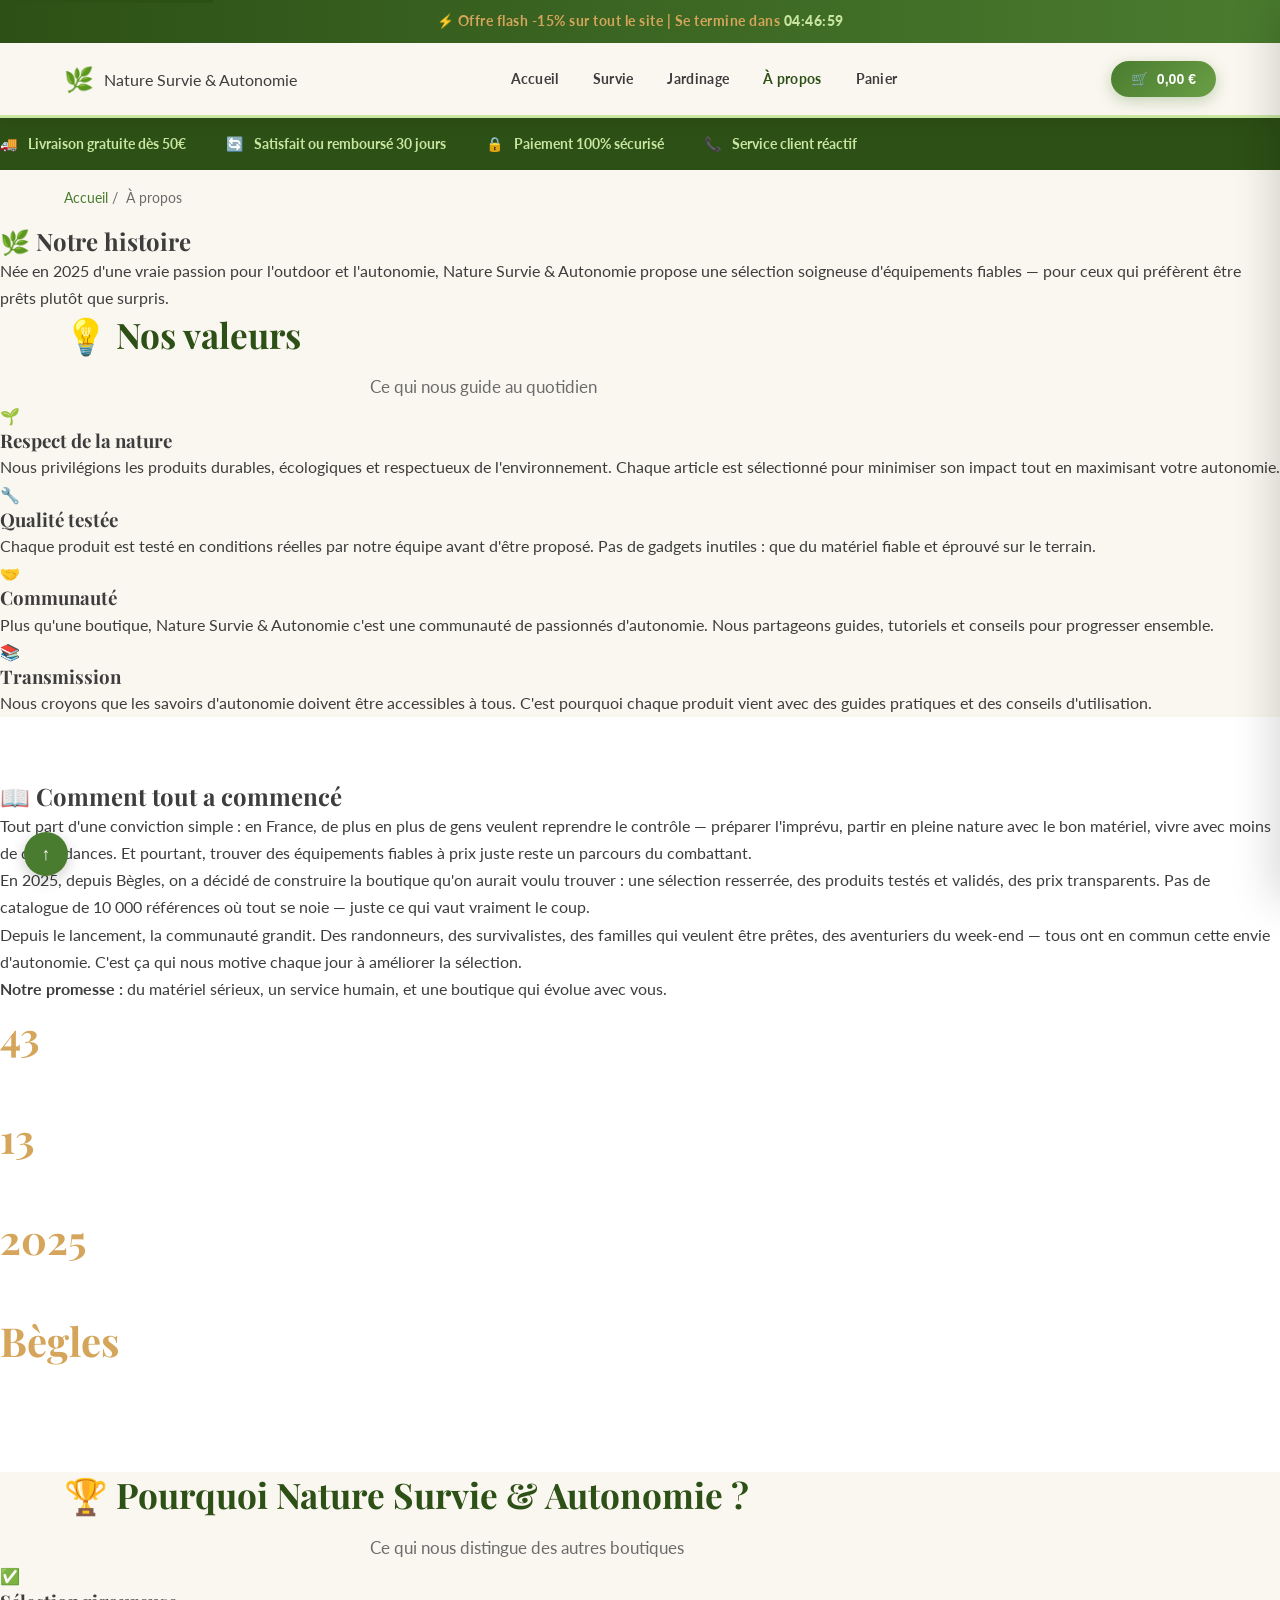
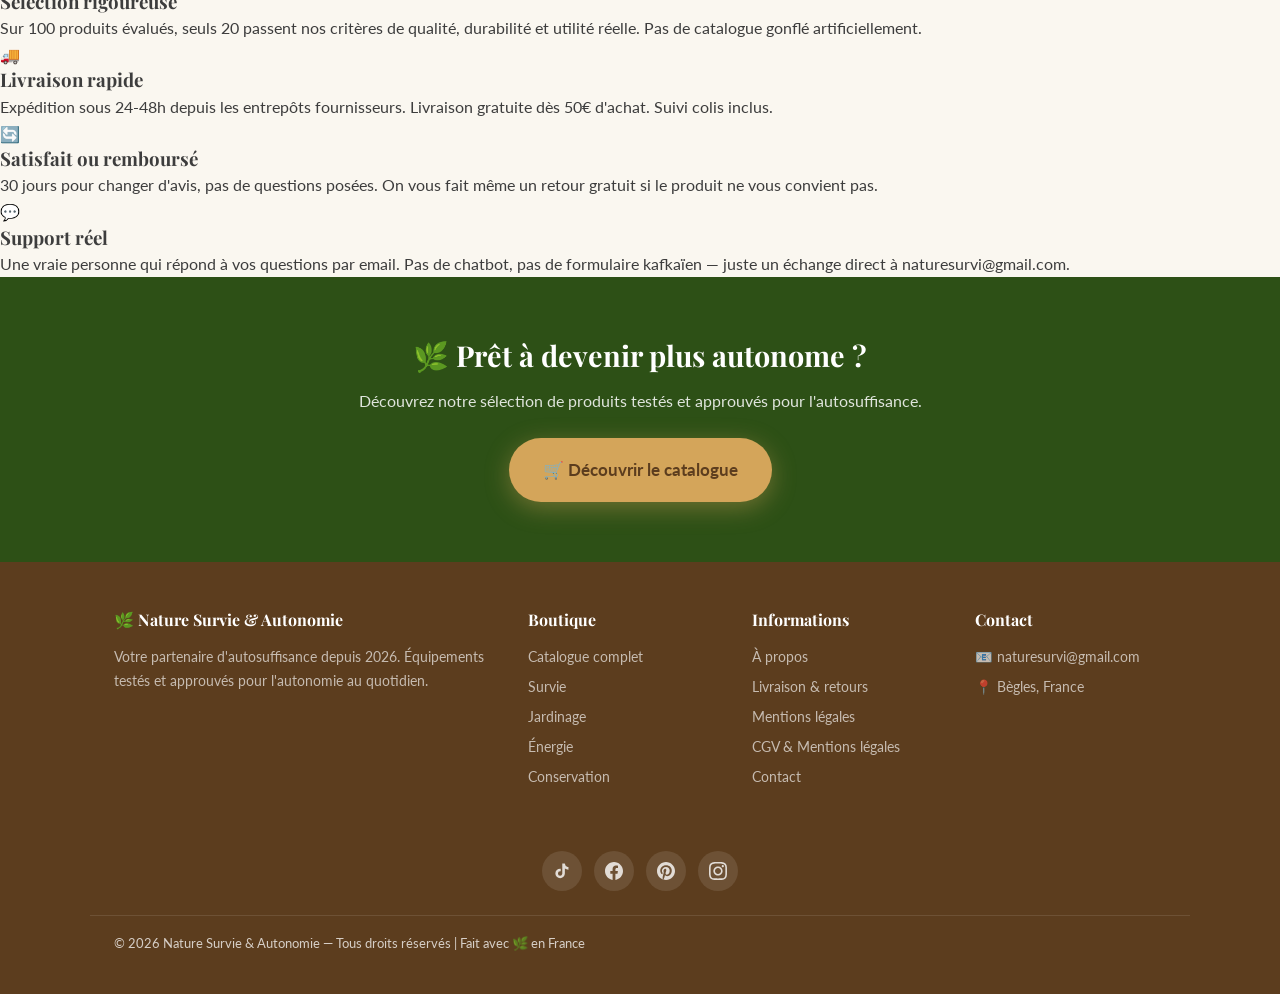
==== commit 365164ef: "Navbar : lien Jardinage sur tous les fichiers + restauration jardinage.html" ====
--- a/about.html
+++ b/about.html
@@ -49,6 +49,7 @@
       <nav id="main-nav" class="main-nav" role="navigation" aria-label="Navigation principale">
         <a href="index.html">Accueil</a>
         <a href="catalogue.html">Survie</a>
+        <a href="jardinage.html">Jardinage</a>
         <a href="about.html" class="active">À propos</a>
         <a href="panier.html">Panier</a>
       </nav>
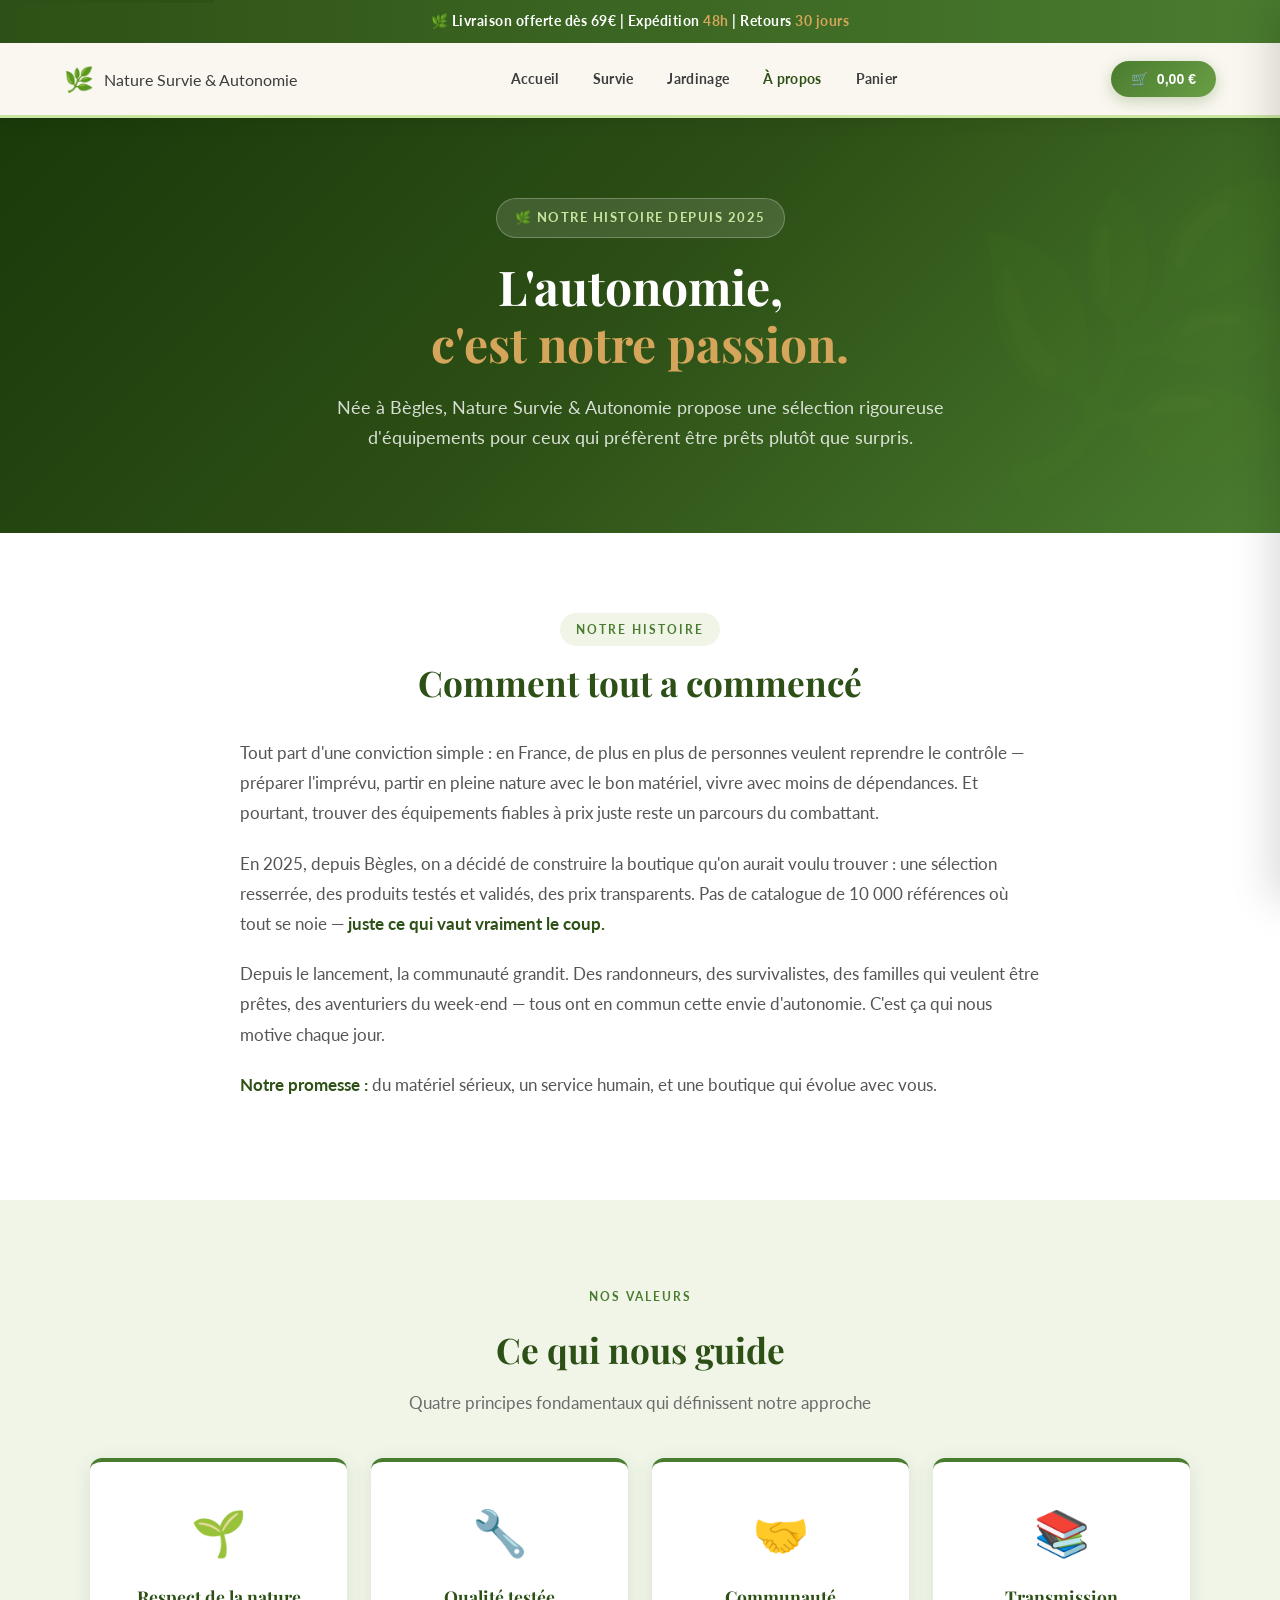
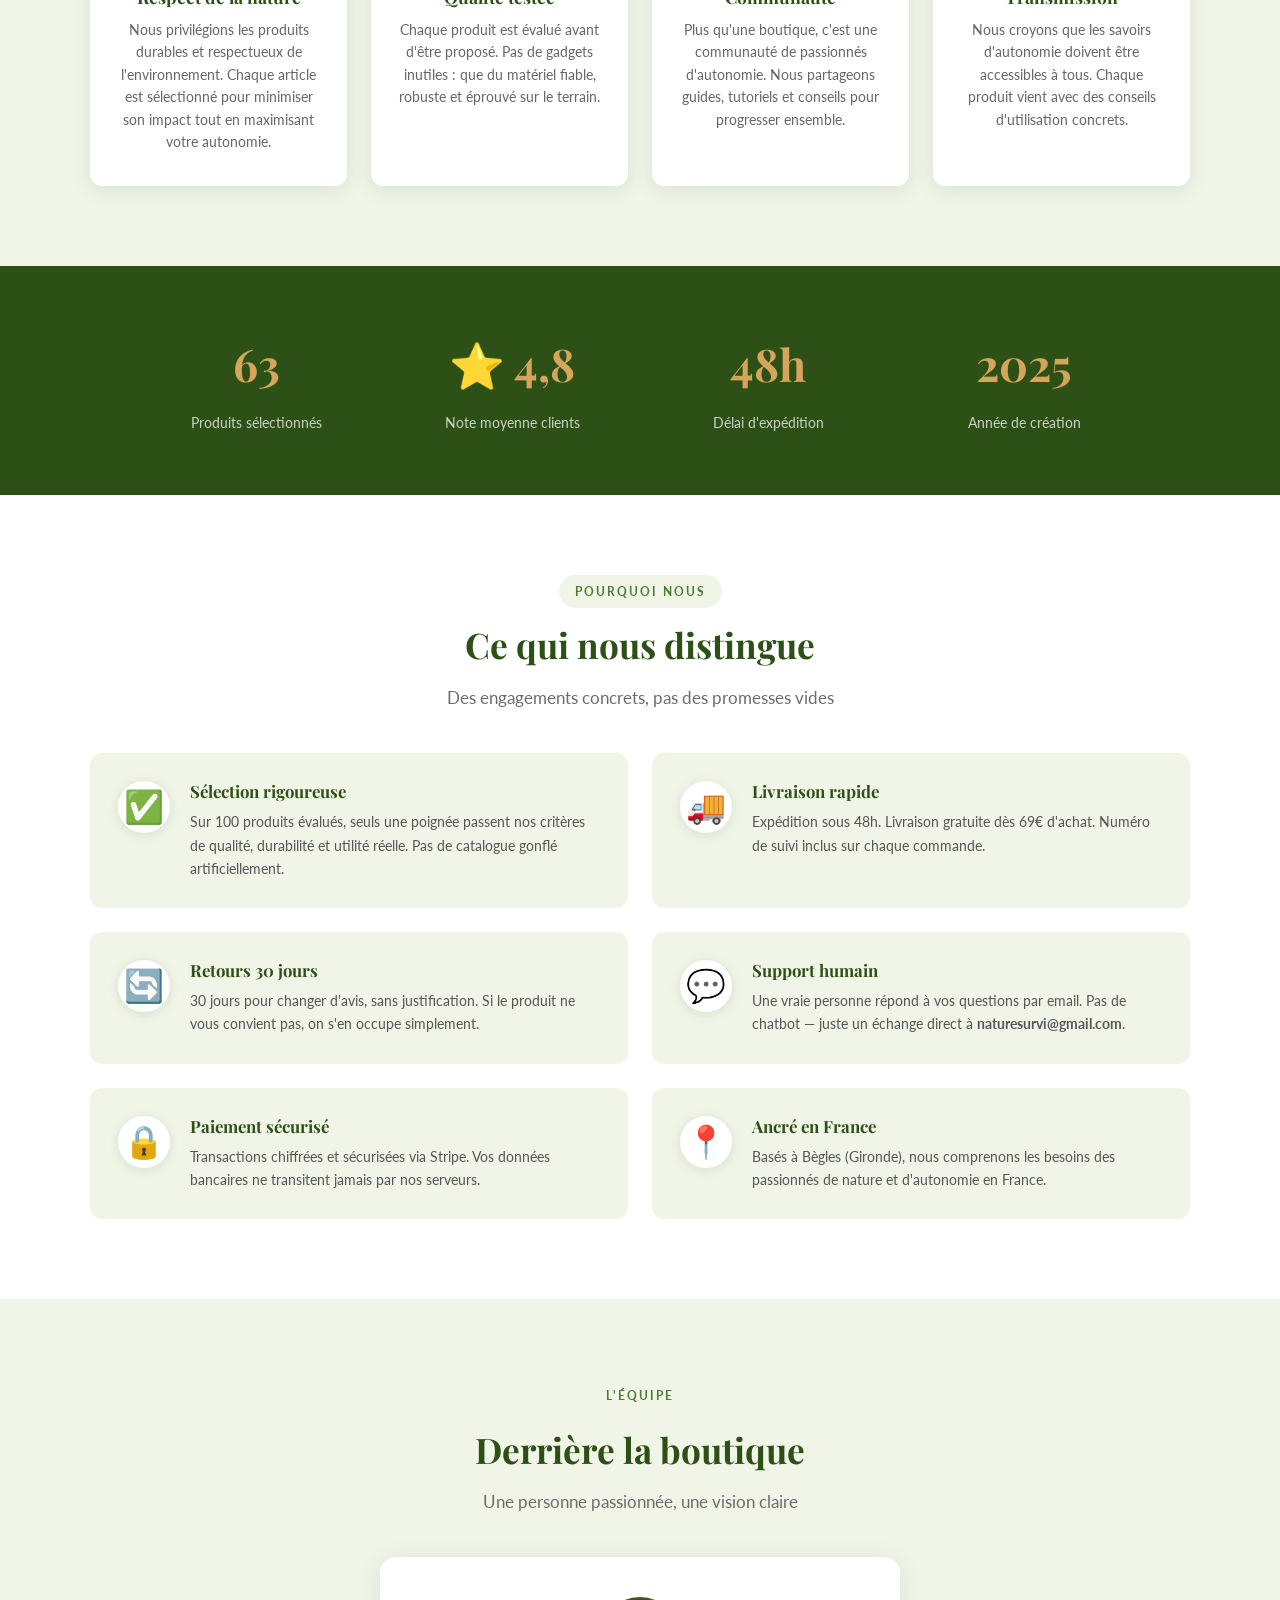
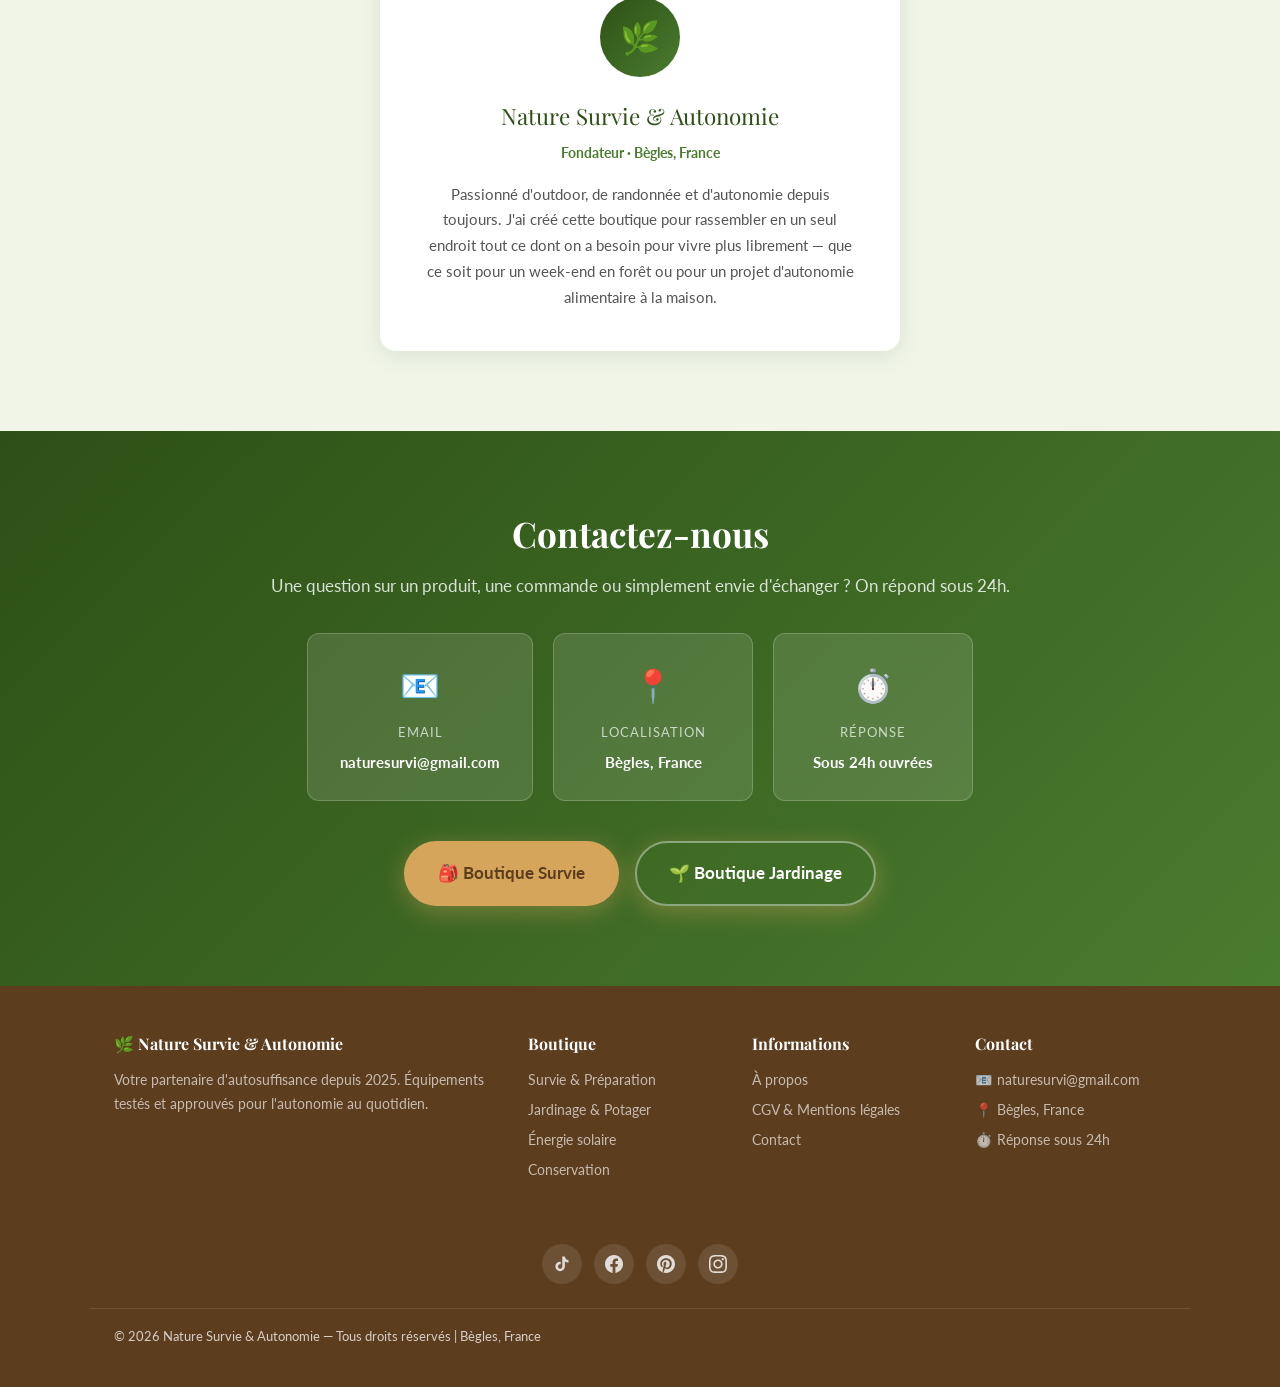
==== commit ca896525: "Refonte page A propos + navbar A propos sur toutes les pages" ====
--- a/about.html
+++ b/about.html
@@ -1,48 +1,296 @@
-﻿<!DOCTYPE html>
+<!DOCTYPE html>
 <html lang="fr">
 <head>
   <meta charset="UTF-8">
   <meta name="p:domain_verify" content="f501da8deca8d6b8e9e60171061b9259"/>
-    <meta name="viewport" content="width=device-width, initial-scale=1.0">
-  <meta name="description" content="Découvrez l'histoire de Nature Survie &amp; Autonomie — notre mission, nos valeurs et notre engagement pour l'autonomie et la survie.">
-
-  <meta property="og:title" content="À propos — Nature Survie &amp; Autonomie">
+  <meta name="viewport" content="width=device-width, initial-scale=1.0">
+  <meta name="description" content="Découvrez l'histoire de Nature Survie & Autonomie — notre mission, nos valeurs et notre engagement pour l'autonomie.">
+  <meta property="og:title" content="À propos — Nature Survie & Autonomie">
   <meta property="og:description" content="Notre mission : rendre l'autonomie accessible à tous.">
   <meta property="og:type" content="website">
-  <meta property="og:image" content="https://placehold.co/1200x630/2d5016/a8d672?text=NatureSurvi+%26+Autonomie+Notre+Histoire">
-
-    <!-- Facebook Pixel Code -->
+  <meta property="og:url" content="https://naturesurvie.net/about.html">
+  <meta property="og:image" content="https://placehold.co/1200x630/2d5016/a8d672?text=Nature+Survie+%26+Autonomie">
+  <!-- Facebook Pixel -->
   <script>!function(f,b,e,v,n,t,s){if(f.fbq)return;n=f.fbq=function(){n.callMethod?n.callMethod.apply(n,arguments):n.queue.push(arguments)};if(!f._fbq)f._fbq=n;n.push=n;n.loaded=!0;n.version='2.0';n.queue=[];t=b.createElement(e);t.async=!0;t.src=v;s=b.getElementsByTagName(e)[0];s.parentNode.insertBefore(t,s)}(window,document,'script','https://connect.facebook.net/en_US/fbevents.js'); fbq('init', '1619731299084796'); fbq('track', 'PageView');</script>
   <noscript><img height="1" width="1" src="https://www.facebook.com/tr?id=1619731299084796&ev=PageView&noscript=1"/></noscript>
-  <!-- End Facebook Pixel Code --><title>À propos — Nature Survie &amp; Autonomie</title>
-
+  <title>À propos — Nature Survie & Autonomie</title>
   <link rel="preconnect" href="https://fonts.googleapis.com">
   <link rel="preconnect" href="https://fonts.gstatic.com" crossorigin>
-  <link href="https://fonts.googleapis.com/css2?family=Merriweather:wght@400;700;900&family=Nunito:wght@400;600;700;800&display=swap" rel="stylesheet">
+  <link rel="stylesheet" href="https://cdn.jsdelivr.net/npm/@fortawesome/fontawesome-free@6.4.0/css/all.min.css">
+  <link href="https://fonts.googleapis.com/css2?family=Playfair+Display:wght@400;600;700&family=Lato:wght@300;400;700&display=swap" rel="stylesheet">
   <link rel="stylesheet" href="css/style.css">
-
-  <script type="application/ld+json">
-  {
-    "@context": "https://schema.org",
-    "@type": "AboutPage",
-    "name": "À propos de Nature Survie &amp; Autonomie",
-    "description": "Notre mission : rendre l'autonomie accessible à tous",
-    "url": "https://naturesurvie.net/about.html"
-  }
-  </script>
+  <style>
+    /* ===== PAGE À PROPOS ===== */
+    .about-hero {
+      background: linear-gradient(135deg, #1a3a0a 0%, #2d5016 50%, #4a7c2f 100%);
+      padding: 80px 24px;
+      text-align: center;
+      color: #fff;
+      position: relative;
+      overflow: hidden;
+    }
+    .about-hero::before {
+      content: '🌿';
+      position: absolute;
+      font-size: 18rem;
+      opacity: 0.05;
+      right: -40px;
+      top: -40px;
+      pointer-events: none;
+    }
+    .about-hero .hero-badge {
+      display: inline-flex;
+      align-items: center;
+      gap: 8px;
+      background: rgba(255,255,255,0.12);
+      border: 1px solid rgba(255,255,255,0.25);
+      color: #c8e6a0;
+      padding: 8px 18px;
+      border-radius: 24px;
+      font-size: 0.8rem;
+      font-weight: 700;
+      letter-spacing: 1.5px;
+      text-transform: uppercase;
+      margin-bottom: 20px;
+    }
+    .about-hero h1 {
+      font-family: 'Playfair Display', serif;
+      font-size: 3rem;
+      color: #fff;
+      margin-bottom: 20px;
+      line-height: 1.2;
+    }
+    .about-hero h1 em { color: #d4a55a; font-style: normal; }
+    .about-hero p {
+      font-size: 1.1rem;
+      color: rgba(255,255,255,0.82);
+      max-width: 620px;
+      margin: 0 auto;
+      line-height: 1.7;
+    }
+
+    .about-story-section {
+      background: #fff;
+      padding: 80px 24px;
+    }
+    .about-story-inner {
+      max-width: 800px;
+      margin: 0 auto;
+      text-align: center;
+    }
+    .about-story-inner .section-eyebrow {
+      display: inline-block;
+      background: #f0f5e8;
+      color: #4a7c2f;
+      padding: 6px 16px;
+      border-radius: 24px;
+      font-size: 0.78rem;
+      font-weight: 700;
+      letter-spacing: 2px;
+      text-transform: uppercase;
+      margin-bottom: 14px;
+    }
+    .about-story-inner h2 {
+      font-family: 'Playfair Display', serif;
+      font-size: 2.2rem;
+      color: #2d5016;
+      margin-bottom: 32px;
+    }
+    .about-story-inner p {
+      font-size: 1.05rem;
+      color: #555;
+      line-height: 1.8;
+      margin-bottom: 20px;
+      text-align: left;
+    }
+    .about-story-inner p strong { color: #2d5016; }
+
+    .about-values-section {
+      background: #f0f5e8;
+      padding: 80px 24px;
+    }
+    .about-values-grid {
+      max-width: 1100px;
+      margin: 40px auto 0;
+      display: grid;
+      grid-template-columns: repeat(4, 1fr);
+      gap: 24px;
+    }
+    .about-value-card {
+      background: #fff;
+      border-radius: 12px;
+      padding: 32px 24px;
+      text-align: center;
+      box-shadow: 0 4px 20px rgba(45,80,22,0.1);
+      transition: transform 0.3s ease, box-shadow 0.3s ease;
+      border-top: 4px solid #4a7c2f;
+    }
+    .about-value-card:hover {
+      transform: translateY(-6px);
+      box-shadow: 0 8px 32px rgba(45,80,22,0.18);
+    }
+    .about-value-icon { font-size: 2.8rem; margin-bottom: 16px; display: block; }
+    .about-value-title {
+      font-family: 'Playfair Display', serif;
+      color: #2d5016;
+      font-size: 1.1rem;
+      margin-bottom: 10px;
+    }
+    .about-value-desc { font-size: 0.88rem; color: #666; line-height: 1.6; }
+
+    .about-stats-section {
+      background: #2d5016;
+      padding: 60px 24px;
+    }
+    .about-stats-grid {
+      max-width: 1000px;
+      margin: 0 auto;
+      display: grid;
+      grid-template-columns: repeat(4, 1fr);
+      gap: 24px;
+      text-align: center;
+    }
+    .about-stat { color: #fff; }
+    .about-stat-number {
+      font-family: 'Playfair Display', serif;
+      font-size: 2.8rem;
+      font-weight: 700;
+      color: #d4a55a;
+      display: block;
+      margin-bottom: 6px;
+    }
+    .about-stat-label { font-size: 0.88rem; color: rgba(255,255,255,0.75); }
+
+    .about-why-section {
+      background: #fff;
+      padding: 80px 24px;
+    }
+    .about-why-grid {
+      max-width: 1100px;
+      margin: 40px auto 0;
+      display: grid;
+      grid-template-columns: repeat(2, 1fr);
+      gap: 24px;
+    }
+    .about-why-card {
+      background: #f0f5e8;
+      border-radius: 12px;
+      padding: 28px;
+      display: flex;
+      gap: 20px;
+      align-items: flex-start;
+      transition: transform 0.3s ease;
+    }
+    .about-why-card:hover { transform: translateY(-4px); }
+    .about-why-icon {
+      font-size: 2rem;
+      flex-shrink: 0;
+      width: 52px;
+      height: 52px;
+      background: #fff;
+      border-radius: 50%;
+      display: flex;
+      align-items: center;
+      justify-content: center;
+      box-shadow: 0 2px 12px rgba(45,80,22,0.12);
+    }
+    .about-why-content h3 {
+      font-family: 'Playfair Display', serif;
+      color: #2d5016;
+      font-size: 1.05rem;
+      margin-bottom: 8px;
+    }
+    .about-why-content p { font-size: 0.9rem; color: #555; line-height: 1.6; }
+
+    .about-team-section {
+      background: #f0f5e8;
+      padding: 80px 24px;
+      text-align: center;
+    }
+    .about-team-card {
+      max-width: 520px;
+      margin: 40px auto 0;
+      background: #fff;
+      border-radius: 16px;
+      padding: 40px;
+      box-shadow: 0 4px 24px rgba(45,80,22,0.1);
+    }
+    .about-team-avatar {
+      width: 80px;
+      height: 80px;
+      background: linear-gradient(135deg, #2d5016, #4a7c2f);
+      border-radius: 50%;
+      display: flex;
+      align-items: center;
+      justify-content: center;
+      font-size: 2rem;
+      color: #fff;
+      margin: 0 auto 20px;
+    }
+    .about-team-name {
+      font-family: 'Playfair Display', serif;
+      font-size: 1.4rem;
+      color: #2d5016;
+      margin-bottom: 6px;
+    }
+    .about-team-role { color: #4a7c2f; font-weight: 700; font-size: 0.9rem; margin-bottom: 16px; }
+    .about-team-bio { color: #555; font-size: 0.95rem; line-height: 1.7; }
+
+    .about-contact-section {
+      background: linear-gradient(135deg, #2d5016, #4a7c2f);
+      padding: 80px 24px;
+      text-align: center;
+      color: #fff;
+    }
+    .about-contact-section h2 {
+      font-family: 'Playfair Display', serif;
+      font-size: 2.2rem;
+      margin-bottom: 16px;
+    }
+    .about-contact-section p { color: rgba(255,255,255,0.82); margin-bottom: 32px; font-size: 1.05rem; }
+    .about-contact-cards {
+      display: flex;
+      gap: 20px;
+      justify-content: center;
+      flex-wrap: wrap;
+      margin-bottom: 40px;
+    }
+    .contact-card {
+      background: rgba(255,255,255,0.12);
+      border: 1px solid rgba(255,255,255,0.2);
+      border-radius: 12px;
+      padding: 24px 32px;
+      min-width: 200px;
+    }
+    .contact-card-icon { font-size: 2rem; margin-bottom: 10px; display: block; }
+    .contact-card-label { color: rgba(255,255,255,0.7); font-size: 0.8rem; margin-bottom: 6px; text-transform: uppercase; letter-spacing: 1px; }
+    .contact-card-value { color: #fff; font-weight: 700; font-size: 0.95rem; }
+    .about-cta-btns { display: flex; gap: 16px; justify-content: center; flex-wrap: wrap; }
+
+    @media (max-width: 768px) {
+      .about-hero h1 { font-size: 2.2rem; }
+      .about-values-grid { grid-template-columns: repeat(2, 1fr); }
+      .about-stats-grid { grid-template-columns: repeat(2, 1fr); }
+      .about-why-grid { grid-template-columns: 1fr; }
+    }
+    @media (max-width: 480px) {
+      .about-values-grid { grid-template-columns: 1fr; }
+      .about-stats-grid { grid-template-columns: 1fr 1fr; }
+    }
+  </style>
 </head>
 <body>
   <a href="#main-content" class="skip-link">Aller au contenu principal</a>
 
   <!-- Urgency Bar -->
-  <div class="urgency-bar" role="banner" aria-label="Offre promotionnelle">
-    <span>⚡ Offre flash -15% sur tout le site | Se termine dans <span id="countdown-timer">03:45:22</span></span>
+  <div class="urgency-bar">
+    🌿 Livraison offerte dès 69€ | Expédition <span>48h</span> | Retours <span>30 jours</span>
   </div>
 
   <!-- Navbar -->
   <header class="navbar" role="banner">
     <div class="navbar-inner">
-      <a href="index.html" class="logo" aria-label="Nature Survie &amp; Autonomie — Accueil">
+      <a href="index.html" class="logo" aria-label="Nature Survie & Autonomie — Accueil">
         <span class="logo-emoji">🌿</span>
         <span>Nature Survie &amp; Autonomie</span>
       </a>
@@ -65,132 +313,173 @@
     </div>
   </header>
 
-  <!-- Trust Bar -->
-  <div class="trust-bar">
-    <div class="trust-bar-inner">
-      <div class="trust-item"><span class="trust-item-emoji">🚚</span> Livraison gratuite dès 50€</div>
-      <div class="trust-item"><span class="trust-item-emoji">🔄</span> Satisfait ou remboursé 30 jours</div>
-      <div class="trust-item"><span class="trust-item-emoji">🔒</span> Paiement 100% sécurisé</div>
-      <div class="trust-item"><span class="trust-item-emoji">📞</span> Service client réactif</div>
-    </div>
-  </div>
-
   <main id="main-content">
-    <!-- Breadcrumbs -->
-    <nav class="breadcrumbs" aria-label="Fil d'Ariane">
-      <ol>
-        <li><a href="index.html">Accueil</a></li>
-        <li>À propos</li>
-      </ol>
-    </nav>
-
-    <!-- About Hero -->
+
+    <!-- Hero -->
     <section class="about-hero">
-      <h1>🌿 Notre histoire</h1>
-      <p>Née en 2025 d'une vraie passion pour l'outdoor et l'autonomie, Nature Survie &amp; Autonomie propose une sélection soigneuse d'équipements fiables — pour ceux qui préfèrent être prêts plutôt que surpris.</p>
-    </section>
-
-    <!-- Values -->
-    <section class="about-section" aria-label="Nos valeurs">
-      <div class="container">
-        <h2 class="section-title">💡 Nos valeurs</h2>
-        <p class="section-subtitle">Ce qui nous guide au quotidien</p>
-      </div>
-      <div class="about-grid">
-        <div class="about-card">
-          <span class="about-card-icon">🌱</span>
-          <h3>Respect de la nature</h3>
-          <p>Nous privilégions les produits durables, écologiques et respectueux de l'environnement. Chaque article est sélectionné pour minimiser son impact tout en maximisant votre autonomie.</p>
-        </div>
-        <div class="about-card">
-          <span class="about-card-icon">🔧</span>
-          <h3>Qualité testée</h3>
-          <p>Chaque produit est testé en conditions réelles par notre équipe avant d'être proposé. Pas de gadgets inutiles : que du matériel fiable et éprouvé sur le terrain.</p>
-        </div>
-        <div class="about-card">
-          <span class="about-card-icon">🤝</span>
-          <h3>Communauté</h3>
-          <p>Plus qu'une boutique, Nature Survie &amp; Autonomie c'est une communauté de passionnés d'autonomie. Nous partageons guides, tutoriels et conseils pour progresser ensemble.</p>
-        </div>
-        <div class="about-card">
-          <span class="about-card-icon">📚</span>
-          <h3>Transmission</h3>
-          <p>Nous croyons que les savoirs d'autonomie doivent être accessibles à tous. C'est pourquoi chaque produit vient avec des guides pratiques et des conseils d'utilisation.</p>
-        </div>
-      </div>
-    </section>
-
-    <!-- Our Story -->
-    <section class="about-section" style="background: var(--white); padding: 4rem 0;" aria-label="Notre histoire">
-      <div class="about-story">
-        <h2>📖 Comment tout a commencé</h2>
-        <p>Tout part d'une conviction simple : en France, de plus en plus de gens veulent reprendre le contrôle — préparer l'imprévu, partir en pleine nature avec le bon matériel, vivre avec moins de dépendances. Et pourtant, trouver des équipements fiables à prix juste reste un parcours du combattant.</p>
-        <p>En 2025, depuis Bègles, on a décidé de construire la boutique qu'on aurait voulu trouver : une sélection resserrée, des produits testés et validés, des prix transparents. Pas de catalogue de 10 000 références où tout se noie — juste ce qui vaut vraiment le coup.</p>
-        <p>Depuis le lancement, la communauté grandit. Des randonneurs, des survivalistes, des familles qui veulent être prêtes, des aventuriers du week-end — tous ont en commun cette envie d'autonomie. C'est ça qui nous motive chaque jour à améliorer la sélection.</p>
+      <div class="hero-badge">🌿 Notre histoire depuis 2025</div>
+      <h1>L'autonomie,<br><em>c'est notre passion.</em></h1>
+      <p>Née à Bègles, Nature Survie & Autonomie propose une sélection rigoureuse d'équipements pour ceux qui préfèrent être prêts plutôt que surpris.</p>
+    </section>
+
+    <!-- Notre histoire -->
+    <section class="about-story-section">
+      <div class="about-story-inner">
+        <span class="section-eyebrow">Notre histoire</span>
+        <h2>Comment tout a commencé</h2>
+        <p>Tout part d'une conviction simple : en France, de plus en plus de personnes veulent reprendre le contrôle — préparer l'imprévu, partir en pleine nature avec le bon matériel, vivre avec moins de dépendances. Et pourtant, trouver des équipements fiables à prix juste reste un parcours du combattant.</p>
+        <p>En 2025, depuis Bègles, on a décidé de construire la boutique qu'on aurait voulu trouver : une sélection resserrée, des produits testés et validés, des prix transparents. Pas de catalogue de 10 000 références où tout se noie — <strong>juste ce qui vaut vraiment le coup.</strong></p>
+        <p>Depuis le lancement, la communauté grandit. Des randonneurs, des survivalistes, des familles qui veulent être prêtes, des aventuriers du week-end — tous ont en commun cette envie d'autonomie. C'est ça qui nous motive chaque jour.</p>
         <p><strong>Notre promesse :</strong> du matériel sérieux, un service humain, et une boutique qui évolue avec vous.</p>
       </div>
-
-      <!-- Stats -->
-      <div class="about-stats">
-        <div class="stat-item">
-          <span class="stat-number">43</span>
-          <span class="stat-label">Produits sélectionnés</span>
-        </div>
-        <div class="stat-item">
-          <span class="stat-number">13</span>
-          <span class="stat-label">Catégories outdoor</span>
-        </div>
-        <div class="stat-item">
-          <span class="stat-number">2025</span>
-          <span class="stat-label">Année de création</span>
-        </div>
-        <div class="stat-item">
-          <span class="stat-number">Bègles</span>
-          <span class="stat-label">Basé en France</span>
-        </div>
-      </div>
-    </section>
-
-    <!-- Why us -->
-    <section class="about-section" aria-label="Pourquoi nous choisir">
-      <div class="container">
-        <h2 class="section-title">🏆 Pourquoi Nature Survie &amp; Autonomie ?</h2>
-        <p class="section-subtitle">Ce qui nous distingue des autres boutiques</p>
-      </div>
-      <div class="about-grid">
-        <div class="about-card">
-          <span class="about-card-icon">✅</span>
-          <h3>Sélection rigoureuse</h3>
-          <p>Sur 100 produits évalués, seuls 20 passent nos critères de qualité, durabilité et utilité réelle. Pas de catalogue gonflé artificiellement.</p>
-        </div>
-        <div class="about-card">
-          <span class="about-card-icon">🚚</span>
-          <h3>Livraison rapide</h3>
-          <p>Expédition sous 24-48h depuis les entrepôts fournisseurs. Livraison gratuite dès 50€ d'achat. Suivi colis inclus.</p>
-        </div>
-        <div class="about-card">
-          <span class="about-card-icon">🔄</span>
-          <h3>Satisfait ou remboursé</h3>
-          <p>30 jours pour changer d'avis, pas de questions posées. On vous fait même un retour gratuit si le produit ne vous convient pas.</p>
-        </div>
-        <div class="about-card">
-          <span class="about-card-icon">💬</span>
-          <h3>Support réel</h3>
-          <p>Une vraie personne qui répond à vos questions par email. Pas de chatbot, pas de formulaire kafkaïen — juste un échange direct à naturesurvi@gmail.com.</p>
-        </div>
-      </div>
-    </section>
-
-    <!-- CTA -->
-    <section class="newsletter-section" aria-label="Appel à l'action">
-      <div class="container">
-        <h2>🌿 Prêt à devenir plus autonome ?</h2>
-        <p>Découvrez notre sélection de produits testés et approuvés pour l'autosuffisance.</p>
-        <div style="margin-top: 1.5rem;">
-          <a href="catalogue.html" class="btn btn-primary btn-lg">🛒 Découvrir le catalogue</a>
-        </div>
-      </div>
-    </section>
+    </section>
+
+    <!-- Valeurs -->
+    <section class="about-values-section">
+      <div style="max-width:1100px;margin:0 auto;text-align:center;">
+        <span class="section-eyebrow">Nos valeurs</span>
+        <h2 class="section-title">Ce qui nous guide</h2>
+        <p class="section-subtitle">Quatre principes fondamentaux qui définissent notre approche</p>
+      </div>
+      <div class="about-values-grid">
+        <div class="about-value-card">
+          <span class="about-value-icon">🌱</span>
+          <h3 class="about-value-title">Respect de la nature</h3>
+          <p class="about-value-desc">Nous privilégions les produits durables et respectueux de l'environnement. Chaque article est sélectionné pour minimiser son impact tout en maximisant votre autonomie.</p>
+        </div>
+        <div class="about-value-card">
+          <span class="about-value-icon">🔧</span>
+          <h3 class="about-value-title">Qualité testée</h3>
+          <p class="about-value-desc">Chaque produit est évalué avant d'être proposé. Pas de gadgets inutiles : que du matériel fiable, robuste et éprouvé sur le terrain.</p>
+        </div>
+        <div class="about-value-card">
+          <span class="about-value-icon">🤝</span>
+          <h3 class="about-value-title">Communauté</h3>
+          <p class="about-value-desc">Plus qu'une boutique, c'est une communauté de passionnés d'autonomie. Nous partageons guides, tutoriels et conseils pour progresser ensemble.</p>
+        </div>
+        <div class="about-value-card">
+          <span class="about-value-icon">📚</span>
+          <h3 class="about-value-title">Transmission</h3>
+          <p class="about-value-desc">Nous croyons que les savoirs d'autonomie doivent être accessibles à tous. Chaque produit vient avec des conseils d'utilisation concrets.</p>
+        </div>
+      </div>
+    </section>
+
+    <!-- Stats -->
+    <section class="about-stats-section">
+      <div class="about-stats-grid">
+        <div class="about-stat">
+          <span class="about-stat-number">63</span>
+          <span class="about-stat-label">Produits sélectionnés</span>
+        </div>
+        <div class="about-stat">
+          <span class="about-stat-number">⭐ 4,8</span>
+          <span class="about-stat-label">Note moyenne clients</span>
+        </div>
+        <div class="about-stat">
+          <span class="about-stat-number">48h</span>
+          <span class="about-stat-label">Délai d'expédition</span>
+        </div>
+        <div class="about-stat">
+          <span class="about-stat-number">2025</span>
+          <span class="about-stat-label">Année de création</span>
+        </div>
+      </div>
+    </section>
+
+    <!-- Pourquoi nous -->
+    <section class="about-why-section">
+      <div style="max-width:1100px;margin:0 auto;text-align:center;">
+        <span class="section-eyebrow">Pourquoi nous</span>
+        <h2 class="section-title">Ce qui nous distingue</h2>
+        <p class="section-subtitle">Des engagements concrets, pas des promesses vides</p>
+      </div>
+      <div class="about-why-grid">
+        <div class="about-why-card">
+          <div class="about-why-icon">✅</div>
+          <div class="about-why-content">
+            <h3>Sélection rigoureuse</h3>
+            <p>Sur 100 produits évalués, seuls une poignée passent nos critères de qualité, durabilité et utilité réelle. Pas de catalogue gonflé artificiellement.</p>
+          </div>
+        </div>
+        <div class="about-why-card">
+          <div class="about-why-icon">🚚</div>
+          <div class="about-why-content">
+            <h3>Livraison rapide</h3>
+            <p>Expédition sous 48h. Livraison gratuite dès 69€ d'achat. Numéro de suivi inclus sur chaque commande.</p>
+          </div>
+        </div>
+        <div class="about-why-card">
+          <div class="about-why-icon">🔄</div>
+          <div class="about-why-content">
+            <h3>Retours 30 jours</h3>
+            <p>30 jours pour changer d'avis, sans justification. Si le produit ne vous convient pas, on s'en occupe simplement.</p>
+          </div>
+        </div>
+        <div class="about-why-card">
+          <div class="about-why-icon">💬</div>
+          <div class="about-why-content">
+            <h3>Support humain</h3>
+            <p>Une vraie personne répond à vos questions par email. Pas de chatbot — juste un échange direct à <strong>naturesurvi@gmail.com</strong>.</p>
+          </div>
+        </div>
+        <div class="about-why-card">
+          <div class="about-why-icon">🔒</div>
+          <div class="about-why-content">
+            <h3>Paiement sécurisé</h3>
+            <p>Transactions chiffrées et sécurisées via Stripe. Vos données bancaires ne transitent jamais par nos serveurs.</p>
+          </div>
+        </div>
+        <div class="about-why-card">
+          <div class="about-why-icon">📍</div>
+          <div class="about-why-content">
+            <h3>Ancré en France</h3>
+            <p>Basés à Bègles (Gironde), nous comprenons les besoins des passionnés de nature et d'autonomie en France.</p>
+          </div>
+        </div>
+      </div>
+    </section>
+
+    <!-- L'équipe -->
+    <section class="about-team-section">
+      <span class="section-eyebrow">L'équipe</span>
+      <h2 class="section-title">Derrière la boutique</h2>
+      <p class="section-subtitle">Une personne passionnée, une vision claire</p>
+      <div class="about-team-card">
+        <div class="about-team-avatar">🌿</div>
+        <div class="about-team-name">Nature Survie & Autonomie</div>
+        <div class="about-team-role">Fondateur · Bègles, France</div>
+        <p class="about-team-bio">Passionné d'outdoor, de randonnée et d'autonomie depuis toujours. J'ai créé cette boutique pour rassembler en un seul endroit tout ce dont on a besoin pour vivre plus librement — que ce soit pour un week-end en forêt ou pour un projet d'autonomie alimentaire à la maison.</p>
+      </div>
+    </section>
+
+    <!-- Contact -->
+    <section class="about-contact-section">
+      <h2>Contactez-nous</h2>
+      <p>Une question sur un produit, une commande ou simplement envie d'échanger ? On répond sous 24h.</p>
+      <div class="about-contact-cards">
+        <div class="contact-card">
+          <span class="contact-card-icon">📧</span>
+          <div class="contact-card-label">Email</div>
+          <div class="contact-card-value">naturesurvi@gmail.com</div>
+        </div>
+        <div class="contact-card">
+          <span class="contact-card-icon">📍</span>
+          <div class="contact-card-label">Localisation</div>
+          <div class="contact-card-value">Bègles, France</div>
+        </div>
+        <div class="contact-card">
+          <span class="contact-card-icon">⏱️</span>
+          <div class="contact-card-label">Réponse</div>
+          <div class="contact-card-value">Sous 24h ouvrées</div>
+        </div>
+      </div>
+      <div class="about-cta-btns">
+        <a href="catalogue.html" class="btn btn-primary btn-lg">🎒 Boutique Survie</a>
+        <a href="jardinage.html" class="btn btn-outline btn-lg">🌱 Boutique Jardinage</a>
+      </div>
+    </section>
+
   </main>
 
   <!-- Footer -->
@@ -198,49 +487,44 @@
     <div class="footer-grid">
       <div class="footer-col">
         <h4>🌿 Nature Survie &amp; Autonomie</h4>
-        <p>Votre partenaire d'autosuffisance depuis 2026. Équipements testés et approuvés pour l'autonomie au quotidien.</p>
+        <p>Votre partenaire d'autosuffisance depuis 2025. Équipements testés et approuvés pour l'autonomie au quotidien.</p>
       </div>
       <div class="footer-col">
         <h4>Boutique</h4>
-        <a href="catalogue.html">Catalogue complet</a>
-        <a href="catalogue.html?cat=Survie">Survie</a>
-        <a href="jardinage.html">Jardinage</a>
-        <a href="catalogue.html?cat=Énergie">Énergie</a>
+        <a href="catalogue.html">Survie & Préparation</a>
+        <a href="jardinage.html">Jardinage & Potager</a>
+        <a href="catalogue.html?cat=Énergie">Énergie solaire</a>
         <a href="catalogue.html?cat=Conservation">Conservation</a>
       </div>
       <div class="footer-col">
         <h4>Informations</h4>
         <a href="about.html">À propos</a>
-        <a href="#">Livraison & retours</a>
-        <a href="cgv.html">Mentions légales</a>
         <a href="cgv.html">CGV & Mentions légales</a>
-        <a href="#">Contact</a>
+        <a href="about.html#contact">Contact</a>
       </div>
       <div class="footer-col">
         <h4>Contact</h4>
         <p>📧 naturesurvi@gmail.com</p>
         <p>📍 Bègles, France</p>
+        <p>⏱️ Réponse sous 24h</p>
       </div>
     </div>
     <div class="footer-social">
-      <!-- TikTok -->
       <a href="https://www.tiktok.com/@nature_survie_fr" target="_blank" rel="noopener" aria-label="TikTok">
-        <svg viewBox="0 0 24 24" xmlns="http://www.w3.org/2000/svg"><path d="M19.59 6.69a4.83 4.83 0 0 1-3.77-4.25V2h-3.45v13.67a2.89 2.89 0 0 1-2.88 2.5 2.89 2.89 0 0 1-2.89-2.89 2.89 2.89 0 0 1 2.89-2.89c.28 0 .54.04.79.1V9.01a6.33 6.33 0 0 0-.79-.05 6.34 6.34 0 0 0-6.34 6.34 6.34 6.34 0 0 0 6.34 6.34 6.34 6.34 0 0 0 6.33-6.34V8.69a8.18 8.18 0 0 0 4.78 1.52V6.75a4.85 4.85 0 0 1-1.01-.06z"/></svg>
+        <svg viewBox="0 0 24 24"><path d="M19.59 6.69a4.83 4.83 0 0 1-3.77-4.25V2h-3.45v13.67a2.89 2.89 0 0 1-2.88 2.5 2.89 2.89 0 0 1-2.89-2.89 2.89 2.89 0 0 1 2.89-2.89c.28 0 .54.04.79.1V9.01a6.33 6.33 0 0 0-.79-.05 6.34 6.34 0 0 0-6.34 6.34 6.34 6.34 0 0 0 6.34 6.34 6.34 6.34 0 0 0 6.33-6.34V8.69a8.18 8.18 0 0 0 4.78 1.52V6.75a4.85 4.85 0 0 1-1.01-.06z"/></svg>
       </a>
-      <!-- Facebook -->
       <a href="https://www.facebook.com/profile.php?id=61590042560546" target="_blank" rel="noopener" aria-label="Facebook">
-        <svg viewBox="0 0 24 24" xmlns="http://www.w3.org/2000/svg"><path d="M24 12.073c0-6.627-5.373-12-12-12s-12 5.373-12 12c0 5.99 4.388 10.954 10.125 11.854v-8.385H7.078v-3.47h3.047V9.43c0-3.007 1.792-4.669 4.533-4.669 1.312 0 2.686.235 2.686.235v2.953H15.83c-1.491 0-1.956.925-1.956 1.874v2.25h3.328l-.532 3.47h-2.796v8.385C19.612 23.027 24 18.062 24 12.073z"/></svg>
+        <svg viewBox="0 0 24 24"><path d="M24 12.073c0-6.627-5.373-12-12-12s-12 5.373-12 12c0 5.99 4.388 10.954 10.125 11.854v-8.385H7.078v-3.47h3.047V9.43c0-3.007 1.792-4.669 4.533-4.669 1.312 0 2.686.235 2.686.235v2.953H15.83c-1.491 0-1.956.925-1.956 1.874v2.25h3.328l-.532 3.47h-2.796v8.385C19.612 23.027 24 18.062 24 12.073z"/></svg>
       </a>
-      <!-- Pinterest -->
       <a href="https://www.pinterest.fr/naturesurvi/" target="_blank" rel="noopener" aria-label="Pinterest">
-        <svg viewBox="0 0 24 24" xmlns="http://www.w3.org/2000/svg"><path d="M12 0C5.373 0 0 5.373 0 12c0 5.084 3.163 9.426 7.627 11.174-.105-.949-.2-2.405.042-3.441.218-.937 1.407-5.965 1.407-5.965s-.359-.719-.359-1.782c0-1.668.967-2.914 2.171-2.914 1.023 0 1.518.769 1.518 1.69 0 1.029-.655 2.568-.994 3.995-.283 1.194.599 2.169 1.777 2.169 2.133 0 3.772-2.249 3.772-5.495 0-2.873-2.064-4.882-5.012-4.882-3.414 0-5.418 2.561-5.418 5.207 0 1.031.397 2.138.893 2.738a.36.36 0 0 1 .083.345l-.333 1.36c-.053.22-.174.267-.402.161-1.499-.698-2.436-2.889-2.436-4.649 0-3.785 2.75-7.262 7.929-7.262 4.163 0 7.398 2.967 7.398 6.931 0 4.136-2.607 7.464-6.227 7.464-1.216 0-2.359-.632-2.75-1.378l-.748 2.853c-.271 1.043-1.002 2.35-1.492 3.146C9.57 23.812 10.763 24 12 24c6.627 0 12-5.373 12-12S18.627 0 12 0z"/></svg>
+        <svg viewBox="0 0 24 24"><path d="M12 0C5.373 0 0 5.373 0 12c0 5.084 3.163 9.426 7.627 11.174-.105-.949-.2-2.405.042-3.441.218-.937 1.407-5.965 1.407-5.965s-.359-.719-.359-1.782c0-1.668.967-2.914 2.171-2.914 1.023 0 1.518.769 1.518 1.69 0 1.029-.655 2.568-.994 3.995-.283 1.194.599 2.169 1.777 2.169 2.133 0 3.772-2.249 3.772-5.495 0-2.873-2.064-4.882-5.012-4.882-3.414 0-5.418 2.561-5.418 5.207 0 1.031.397 2.138.893 2.738a.36.36 0 0 1 .083.345l-.333 1.36c-.053.22-.174.267-.402.161-1.499-.698-2.436-2.889-2.436-4.649 0-3.785 2.75-7.262 7.929-7.262 4.163 0 7.398 2.967 7.398 6.931 0 4.136-2.607 7.464-6.227 7.464-1.216 0-2.359-.632-2.75-1.378l-.748 2.853c-.271 1.043-1.002 2.35-1.492 3.146C9.57 23.812 10.763 24 12 24c6.627 0 12-5.373 12-12S18.627 0 12 0z"/></svg>
       </a>
-      <!-- Instagram -->
       <a href="https://www.instagram.com/naturesurvi/" target="_blank" rel="noopener" aria-label="Instagram">
-        <svg viewBox="0 0 24 24" xmlns="http://www.w3.org/2000/svg"><path d="M12 2.163c3.204 0 3.584.012 4.85.07 3.252.148 4.771 1.691 4.919 4.919.058 1.265.069 1.645.069 4.849 0 3.205-.012 3.584-.069 4.849-.149 3.225-1.664 4.771-4.919 4.919-1.266.058-1.644.07-4.85.07-3.204 0-3.584-.012-4.849-.07-3.26-.149-4.771-1.699-4.919-4.92-.058-1.265-.07-1.644-.07-4.849 0-3.204.013-3.583.07-4.849.149-3.227 1.664-4.771 4.919-4.919 1.266-.057 1.645-.069 4.849-.069zm0-2.163c-3.259 0-3.667.014-4.947.072-4.358.2-6.78 2.618-6.98 6.98-.059 1.281-.073 1.689-.073 4.948 0 3.259.014 3.668.072 4.948.2 4.358 2.618 6.78 6.98 6.98 1.281.058 1.689.072 4.948.072 3.259 0 3.668-.014 4.948-.072 4.354-.2 6.782-2.618 6.979-6.98.059-1.28.073-1.689.073-4.948 0-3.259-.014-3.667-.072-4.947-.196-4.354-2.617-6.78-6.979-6.98-1.281-.059-1.69-.073-4.949-.073zm0 5.838c-3.403 0-6.162 2.759-6.162 6.162s2.759 6.163 6.162 6.163 6.162-2.759 6.162-6.163c0-3.403-2.759-6.162-6.162-6.162zm0 10.162c-2.209 0-4-1.79-4-4 0-2.209 1.791-4 4-4s4 1.791 4 4c0 2.21-1.791 4-4 4zm6.406-11.845c-.796 0-1.441.645-1.441 1.44s.645 1.44 1.441 1.44c.795 0 1.439-.645 1.439-1.44s-.644-1.44-1.439-1.44z"/></svg>
+        <svg viewBox="0 0 24 24"><path d="M12 2.163c3.204 0 3.584.012 4.85.07 3.252.148 4.771 1.691 4.919 4.919.058 1.265.069 1.645.069 4.849 0 3.205-.012 3.584-.069 4.849-.149 3.225-1.664 4.771-4.919 4.919-1.266.058-1.644.07-4.85.07-3.204 0-3.584-.012-4.849-.07-3.26-.149-4.771-1.699-4.919-4.92-.058-1.265-.07-1.644-.07-4.849 0-3.204.013-3.583.07-4.849.149-3.227 1.664-4.771 4.919-4.919 1.266-.057 1.645-.069 4.849-.069zm0-2.163c-3.259 0-3.667.014-4.947.072-4.358.2-6.78 2.618-6.98 6.98-.059 1.281-.073 1.689-.073 4.948 0 3.259.014 3.668.072 4.948.2 4.358 2.618 6.78 6.98 6.98 1.281.058 1.689.072 4.948.072 3.259 0 3.668-.014 4.948-.072 4.354-.2 6.782-2.618 6.979-6.98.059-1.28.073-1.689.073-4.948 0-3.259-.014-3.667-.072-4.947-.196-4.354-2.617-6.78-6.979-6.98-1.281-.059-1.69-.073-4.949-.073zm0 5.838c-3.403 0-6.162 2.759-6.162 6.162s2.759 6.163 6.162 6.163 6.162-2.759 6.162-6.163c0-3.403-2.759-6.162-6.162-6.162zm0 10.162c-2.209 0-4-1.79-4-4 0-2.209 1.791-4 4-4s4 1.791 4 4c0 2.21-1.791 4-4 4zm6.406-11.845c-.796 0-1.441.645-1.441 1.44s.645 1.44 1.441 1.44c.795 0 1.439-.645 1.439-1.44s-.644-1.44-1.439-1.44z"/></svg>
       </a>
-    </div>    <div class="footer-bottom">
-      <p>© 2026 Nature Survie &amp; Autonomie — Tous droits réservés | Fait avec 🌿 en France</p>
+    </div>
+    <div class="footer-bottom">
+      <p>© 2026 Nature Survie &amp; Autonomie — Tous droits réservés | Bègles, France</p>
     </div>
   </footer>
 
@@ -266,23 +550,20 @@
     </div>
   </aside>
 
-  <!-- Product Modal -->
-  <div id="product-modal" class="product-modal"></div>
-
-  <!-- Back to top -->
-  <button id="back-to-top" aria-label="Retour en haut">↑</button>
+  <button id="scrollTop" aria-label="Retour en haut" onclick="window.scrollTo({top:0,behavior:'smooth'})">↑</button>
 
   <script src="js/products.js"></script>
   <script src="js/cart.js"></script>
   <script>
+    const scrollTopBtn = document.getElementById('scrollTop');
     window.addEventListener('scroll', () => {
+      scrollTopBtn.classList.toggle('visible', window.scrollY > 400);
       document.querySelector('.navbar').classList.toggle('scrolled', window.scrollY > 50);
     }, { passive: true });
+
+    function toggleMobileMenu() {
+      document.getElementById('main-nav').classList.toggle('open');
+    }
   </script>
-  <script src="js/analytics.js"></script>
 </body>
 </html>
-
-
-
-
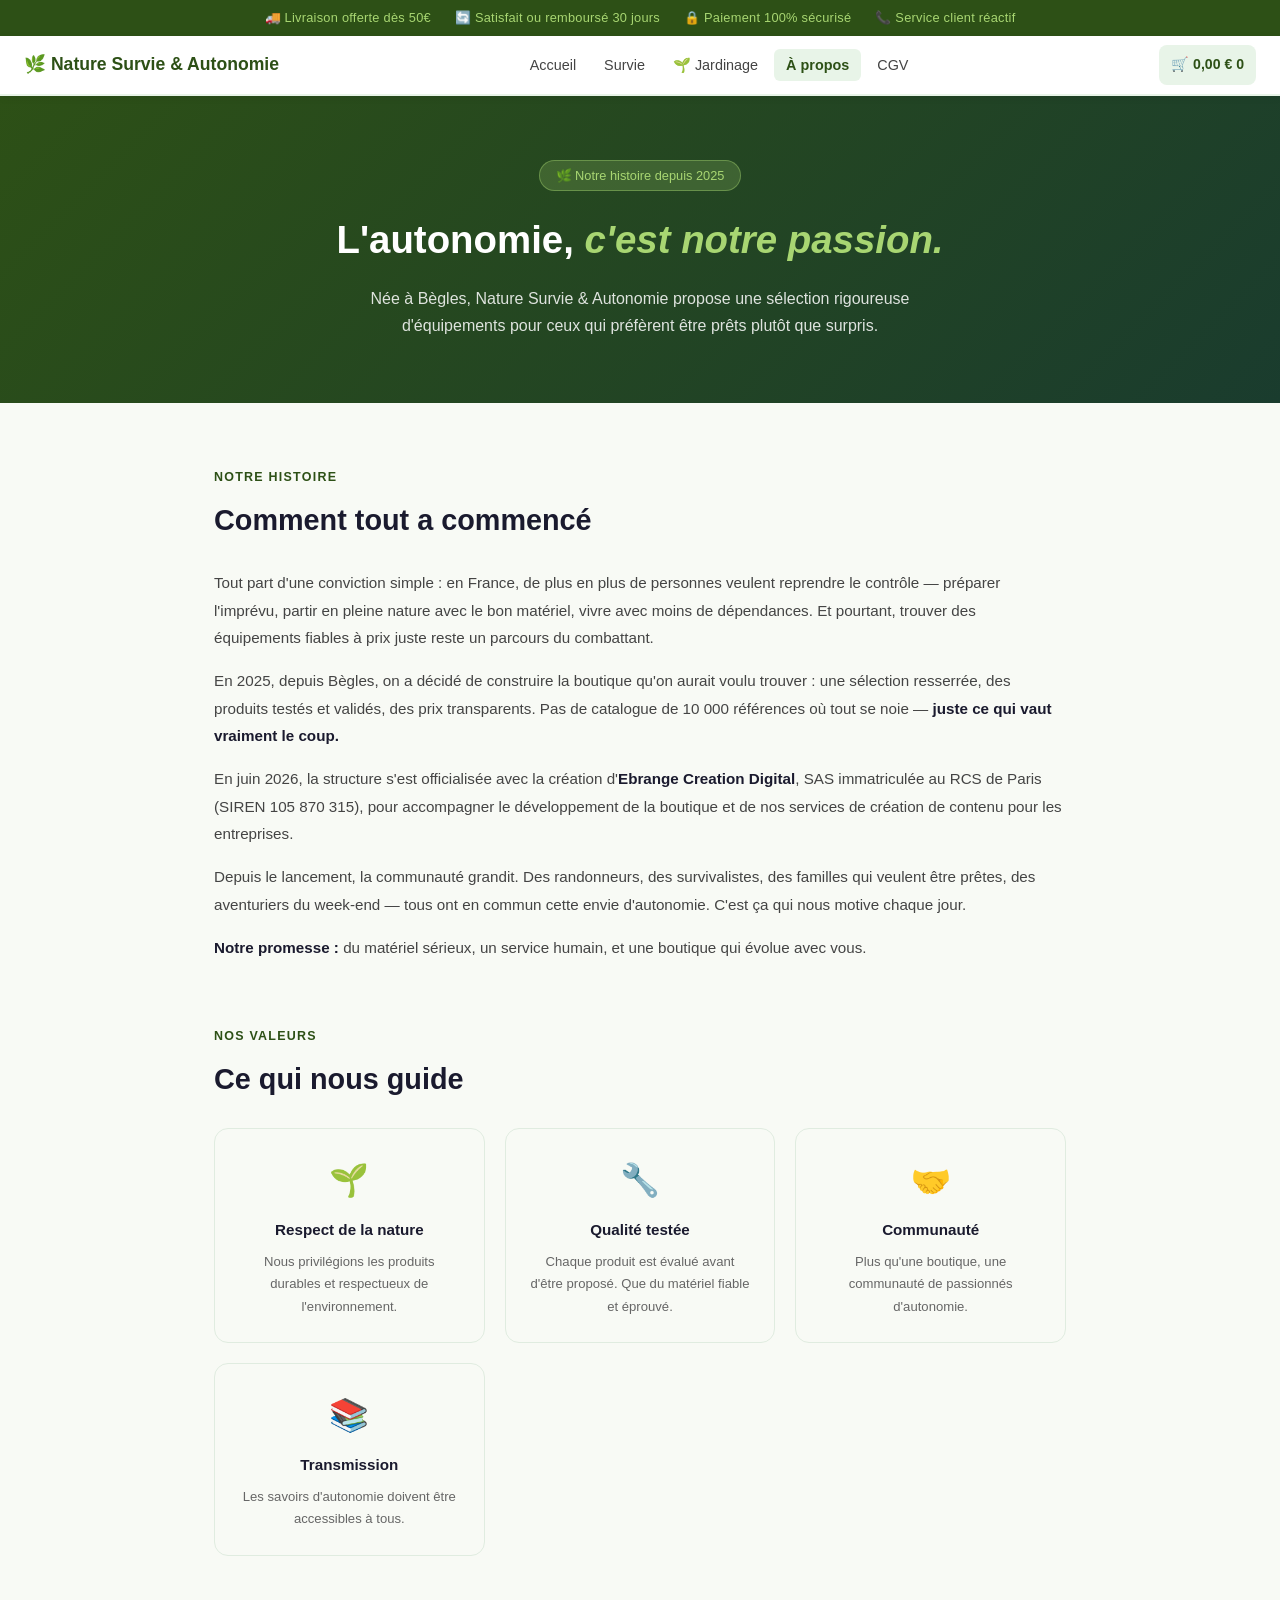
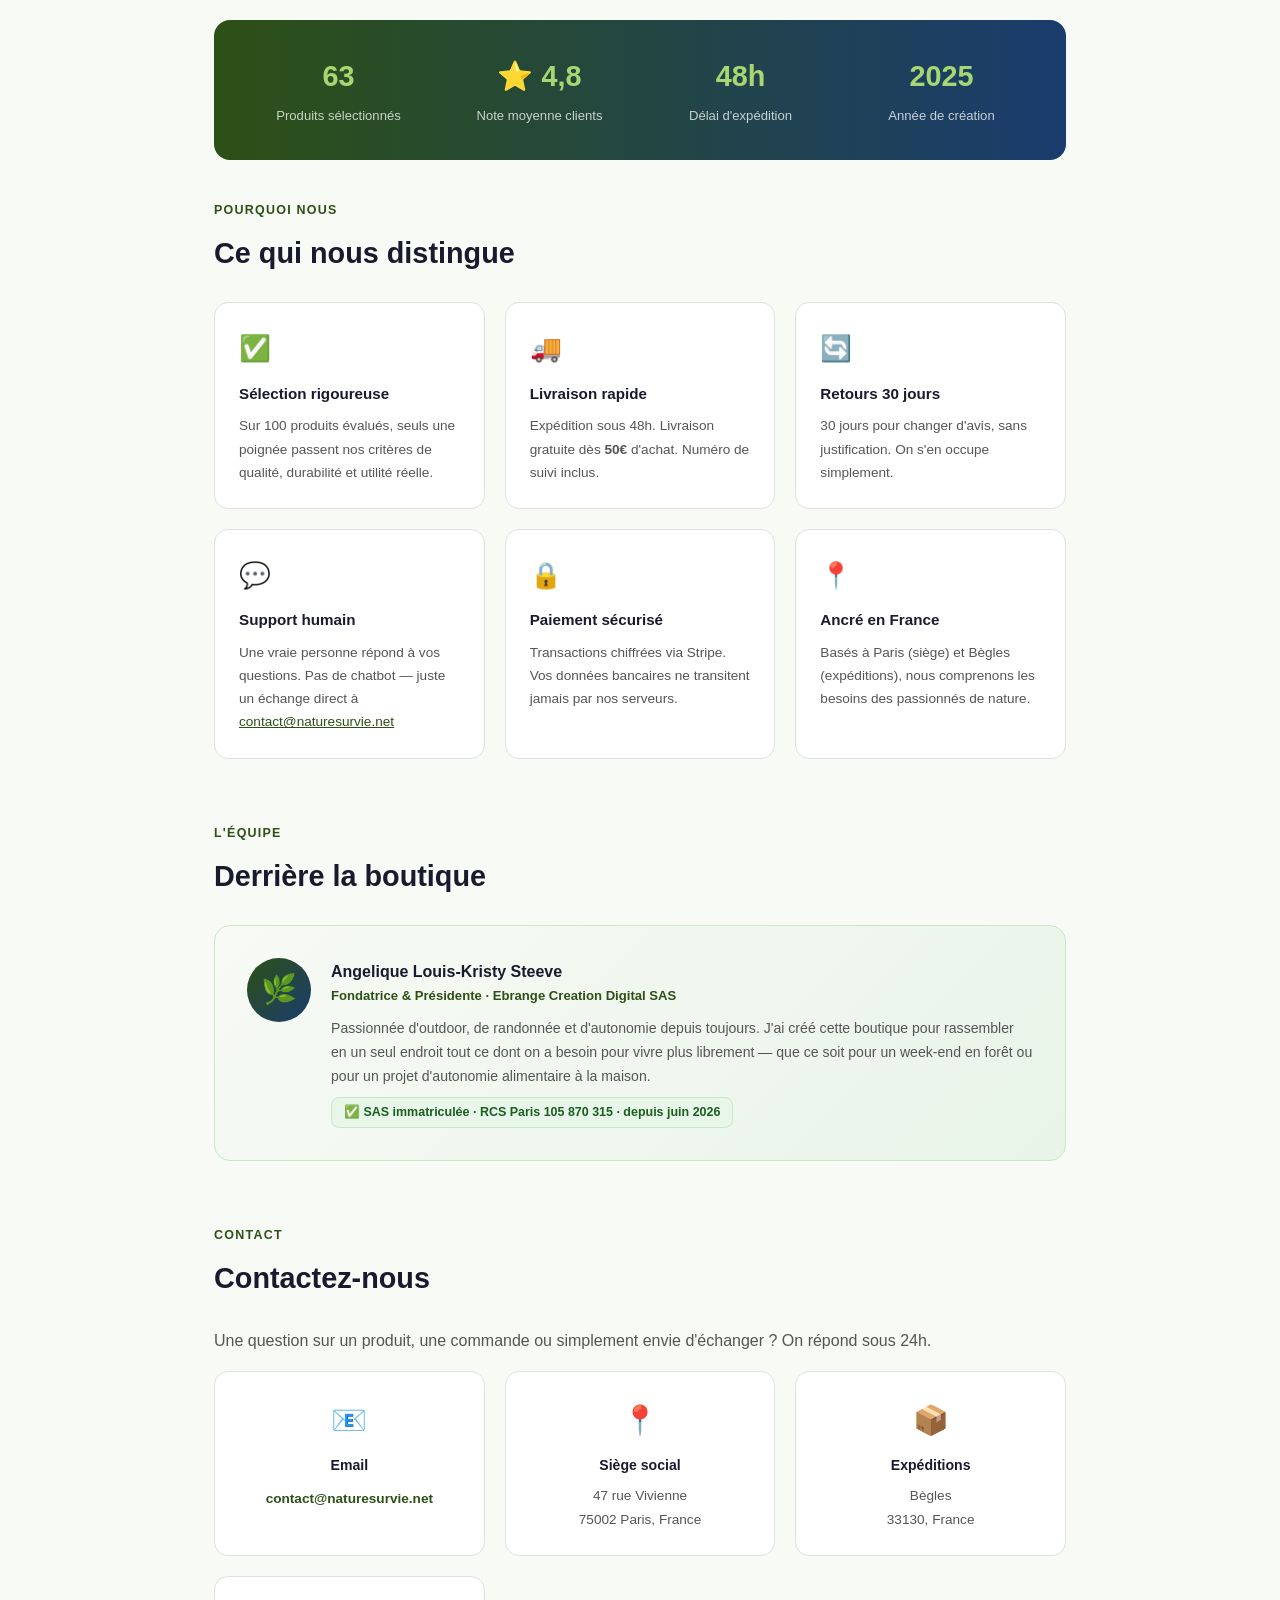
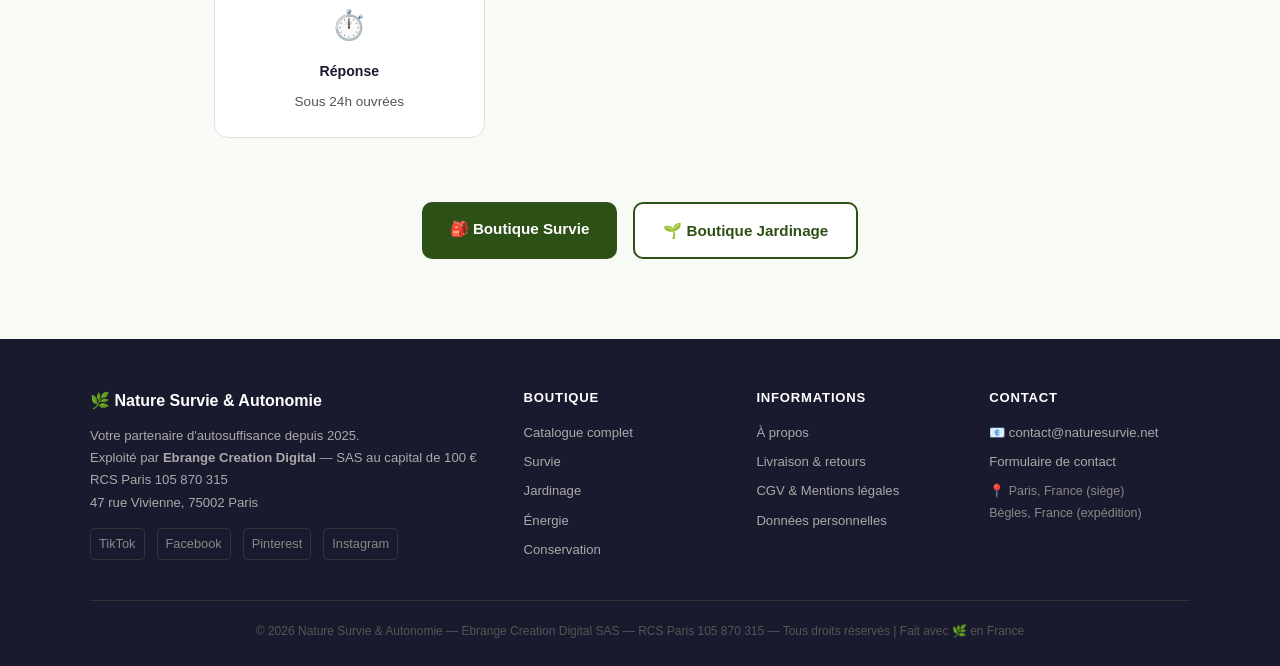
==== commit 836a03cb: "deploy: mise a jour about.html depuis ZIP naturesurvie_COMPLET" ====
--- a/about.html
+++ b/about.html
@@ -2,568 +2,268 @@
 <html lang="fr">
 <head>
   <meta charset="UTF-8">
-  <meta name="p:domain_verify" content="f501da8deca8d6b8e9e60171061b9259"/>
   <meta name="viewport" content="width=device-width, initial-scale=1.0">
-  <meta name="description" content="Découvrez l'histoire de Nature Survie & Autonomie — notre mission, nos valeurs et notre engagement pour l'autonomie.">
-  <meta property="og:title" content="À propos — Nature Survie & Autonomie">
-  <meta property="og:description" content="Notre mission : rendre l'autonomie accessible à tous.">
+  <title>À propos — Nature Survie &amp; Autonomie</title>
+  <meta name="description" content="Découvrez l'histoire de Nature Survie &amp; Autonomie — notre mission, nos valeurs et notre engagement pour l'autonomie. Exploité par Ebrange Creation Digital SAS.">
+  <meta property="og:title" content="À propos — Nature Survie &amp; Autonomie">
+  <meta property="og:description" content="Notre mission : rendre l'autonomie accessible à tous. Ebrange Creation Digital SAS.">
+  <meta property="og:image" content="https://naturesurvie.net/images/og-about.jpg">
   <meta property="og:type" content="website">
-  <meta property="og:url" content="https://naturesurvie.net/about.html">
-  <meta property="og:image" content="https://placehold.co/1200x630/2d5016/a8d672?text=Nature+Survie+%26+Autonomie">
-  <!-- Facebook Pixel -->
-  <script>!function(f,b,e,v,n,t,s){if(f.fbq)return;n=f.fbq=function(){n.callMethod?n.callMethod.apply(n,arguments):n.queue.push(arguments)};if(!f._fbq)f._fbq=n;n.push=n;n.loaded=!0;n.version='2.0';n.queue=[];t=b.createElement(e);t.async=!0;t.src=v;s=b.getElementsByTagName(e)[0];s.parentNode.insertBefore(t,s)}(window,document,'script','https://connect.facebook.net/en_US/fbevents.js'); fbq('init', '1619731299084796'); fbq('track', 'PageView');</script>
-  <noscript><img height="1" width="1" src="https://www.facebook.com/tr?id=1619731299084796&ev=PageView&noscript=1"/></noscript>
-  <title>À propos — Nature Survie & Autonomie</title>
-  <link rel="preconnect" href="https://fonts.googleapis.com">
-  <link rel="preconnect" href="https://fonts.gstatic.com" crossorigin>
-  <link rel="stylesheet" href="https://cdn.jsdelivr.net/npm/@fortawesome/fontawesome-free@6.4.0/css/all.min.css">
-  <link href="https://fonts.googleapis.com/css2?family=Playfair+Display:wght@400;600;700&family=Lato:wght@300;400;700&display=swap" rel="stylesheet">
-  <link rel="stylesheet" href="css/style.css">
+  <meta property="og:url" content="https://naturesurvie.net/about">
+  <meta name="p:domain_verify" content="f501da8deca8d6b8e9e60171061b9259">
+  
+<style>
+  *, *::before, *::after { box-sizing: border-box; margin: 0; padding: 0; }
+  body { font-family: 'Segoe UI', Arial, sans-serif; background: #f8faf5; color: #1a1a2e; line-height: 1.7; }
+
+  /* ── TOP BANNER ── */
+  .top-banner {
+    background: #2d5016; color: #a8d672;
+    display: flex; justify-content: center; gap: 24px; flex-wrap: wrap;
+    font-size: 0.8rem; padding: 7px 16px; letter-spacing: 0.02em;
+  }
+
+  /* ── NAV ── */
+  nav {
+    background: #fff; border-bottom: 2px solid #e8f4e8;
+    padding: 0 24px; display: flex; align-items: center;
+    justify-content: space-between; position: sticky; top: 0; z-index: 100;
+    box-shadow: 0 2px 8px rgba(0,0,0,0.06);
+  }
+  .nav-logo { font-size: 1.1rem; font-weight: 700; color: #2d5016; text-decoration: none; padding: 14px 0; }
+  .nav-links { display: flex; gap: 4px; list-style: none; }
+  .nav-links a { text-decoration: none; color: #444; font-size: 0.9rem; padding: 8px 12px; border-radius: 6px; transition: background 0.2s; }
+  .nav-links a:hover, .nav-links a.active { background: #e8f4e8; color: #2d5016; font-weight: 600; }
+  .nav-cart { font-size: 0.88rem; color: #2d5016; font-weight: 600; text-decoration: none; padding: 8px 12px; background: #e8f4e8; border-radius: 8px; }
+  .nav-toggle { display: none; background: none; border: none; font-size: 1.4rem; cursor: pointer; color: #2d5016; }
+
+  /* ── FOOTER ── */
+  footer { background: #1a1a2e; color: #ccc; padding: 48px 24px 24px; margin-top: 0; }
+  .footer-inner { max-width: 1100px; margin: 0 auto; display: grid; grid-template-columns: 2fr 1fr 1fr 1fr; gap: 32px; padding-bottom: 32px; border-bottom: 1px solid #333; }
+  .footer-brand { font-size: 1rem; font-weight: 700; color: #fff; margin-bottom: 10px; }
+  .footer-desc { font-size: 0.82rem; line-height: 1.7; color: #aaa; }
+  .footer-col h4 { font-size: 0.82rem; font-weight: 700; color: #fff; margin-bottom: 12px; text-transform: uppercase; letter-spacing: 0.06em; }
+  .footer-col a { display: block; color: #aaa; text-decoration: none; font-size: 0.82rem; margin-bottom: 7px; }
+  .footer-col a:hover { color: #fff; }
+  .footer-bottom { max-width: 1100px; margin: 20px auto 0; text-align: center; font-size: 0.75rem; color: #555; }
+  .social-links { display: flex; gap: 12px; margin-top: 14px; flex-wrap: wrap; }
+  .social-links a { color: #888; font-size: 0.8rem; text-decoration: none; padding: 4px 8px; border: 1px solid #333; border-radius: 4px; }
+  .social-links a:hover { color: #fff; border-color: #555; }
+
+  @media (max-width: 768px) {
+    .footer-inner { grid-template-columns: 1fr 1fr; }
+    .top-banner { gap: 12px; font-size: 0.72rem; }
+    .nav-toggle { display: block; }
+    .nav-links { display: none; position: absolute; top: 100%; left: 0; right: 0; background: #fff; flex-direction: column; padding: 8px 16px 16px; border-bottom: 2px solid #e8f4e8; box-shadow: 0 4px 12px rgba(0,0,0,0.1); }
+    .nav-links.open { display: flex; }
+  }
+  @media (max-width: 480px) {
+    .footer-inner { grid-template-columns: 1fr; }
+  }
+</style>
+
   <style>
-    /* ===== PAGE À PROPOS ===== */
-    .about-hero {
-      background: linear-gradient(135deg, #1a3a0a 0%, #2d5016 50%, #4a7c2f 100%);
-      padding: 80px 24px;
-      text-align: center;
-      color: #fff;
-      position: relative;
-      overflow: hidden;
-    }
-    .about-hero::before {
-      content: '🌿';
-      position: absolute;
-      font-size: 18rem;
-      opacity: 0.05;
-      right: -40px;
-      top: -40px;
-      pointer-events: none;
-    }
-    .about-hero .hero-badge {
-      display: inline-flex;
-      align-items: center;
-      gap: 8px;
-      background: rgba(255,255,255,0.12);
-      border: 1px solid rgba(255,255,255,0.25);
-      color: #c8e6a0;
-      padding: 8px 18px;
-      border-radius: 24px;
-      font-size: 0.8rem;
-      font-weight: 700;
-      letter-spacing: 1.5px;
-      text-transform: uppercase;
-      margin-bottom: 20px;
-    }
-    .about-hero h1 {
-      font-family: 'Playfair Display', serif;
-      font-size: 3rem;
-      color: #fff;
-      margin-bottom: 20px;
-      line-height: 1.2;
-    }
-    .about-hero h1 em { color: #d4a55a; font-style: normal; }
-    .about-hero p {
-      font-size: 1.1rem;
-      color: rgba(255,255,255,0.82);
-      max-width: 620px;
-      margin: 0 auto;
-      line-height: 1.7;
-    }
-
-    .about-story-section {
-      background: #fff;
-      padding: 80px 24px;
-    }
-    .about-story-inner {
-      max-width: 800px;
-      margin: 0 auto;
-      text-align: center;
-    }
-    .about-story-inner .section-eyebrow {
-      display: inline-block;
-      background: #f0f5e8;
-      color: #4a7c2f;
-      padding: 6px 16px;
-      border-radius: 24px;
-      font-size: 0.78rem;
-      font-weight: 700;
-      letter-spacing: 2px;
-      text-transform: uppercase;
-      margin-bottom: 14px;
-    }
-    .about-story-inner h2 {
-      font-family: 'Playfair Display', serif;
-      font-size: 2.2rem;
-      color: #2d5016;
-      margin-bottom: 32px;
-    }
-    .about-story-inner p {
-      font-size: 1.05rem;
-      color: #555;
-      line-height: 1.8;
-      margin-bottom: 20px;
-      text-align: left;
-    }
-    .about-story-inner p strong { color: #2d5016; }
-
-    .about-values-section {
-      background: #f0f5e8;
-      padding: 80px 24px;
-    }
-    .about-values-grid {
-      max-width: 1100px;
-      margin: 40px auto 0;
-      display: grid;
-      grid-template-columns: repeat(4, 1fr);
-      gap: 24px;
-    }
-    .about-value-card {
-      background: #fff;
-      border-radius: 12px;
-      padding: 32px 24px;
-      text-align: center;
-      box-shadow: 0 4px 20px rgba(45,80,22,0.1);
-      transition: transform 0.3s ease, box-shadow 0.3s ease;
-      border-top: 4px solid #4a7c2f;
-    }
-    .about-value-card:hover {
-      transform: translateY(-6px);
-      box-shadow: 0 8px 32px rgba(45,80,22,0.18);
-    }
-    .about-value-icon { font-size: 2.8rem; margin-bottom: 16px; display: block; }
-    .about-value-title {
-      font-family: 'Playfair Display', serif;
-      color: #2d5016;
-      font-size: 1.1rem;
-      margin-bottom: 10px;
-    }
-    .about-value-desc { font-size: 0.88rem; color: #666; line-height: 1.6; }
-
-    .about-stats-section {
-      background: #2d5016;
-      padding: 60px 24px;
-    }
-    .about-stats-grid {
-      max-width: 1000px;
-      margin: 0 auto;
-      display: grid;
-      grid-template-columns: repeat(4, 1fr);
-      gap: 24px;
-      text-align: center;
-    }
-    .about-stat { color: #fff; }
-    .about-stat-number {
-      font-family: 'Playfair Display', serif;
-      font-size: 2.8rem;
-      font-weight: 700;
-      color: #d4a55a;
-      display: block;
-      margin-bottom: 6px;
-    }
-    .about-stat-label { font-size: 0.88rem; color: rgba(255,255,255,0.75); }
-
-    .about-why-section {
-      background: #fff;
-      padding: 80px 24px;
-    }
-    .about-why-grid {
-      max-width: 1100px;
-      margin: 40px auto 0;
-      display: grid;
-      grid-template-columns: repeat(2, 1fr);
-      gap: 24px;
-    }
-    .about-why-card {
-      background: #f0f5e8;
-      border-radius: 12px;
-      padding: 28px;
-      display: flex;
-      gap: 20px;
-      align-items: flex-start;
-      transition: transform 0.3s ease;
-    }
-    .about-why-card:hover { transform: translateY(-4px); }
-    .about-why-icon {
-      font-size: 2rem;
-      flex-shrink: 0;
-      width: 52px;
-      height: 52px;
-      background: #fff;
-      border-radius: 50%;
-      display: flex;
-      align-items: center;
-      justify-content: center;
-      box-shadow: 0 2px 12px rgba(45,80,22,0.12);
-    }
-    .about-why-content h3 {
-      font-family: 'Playfair Display', serif;
-      color: #2d5016;
-      font-size: 1.05rem;
-      margin-bottom: 8px;
-    }
-    .about-why-content p { font-size: 0.9rem; color: #555; line-height: 1.6; }
-
-    .about-team-section {
-      background: #f0f5e8;
-      padding: 80px 24px;
-      text-align: center;
-    }
-    .about-team-card {
-      max-width: 520px;
-      margin: 40px auto 0;
-      background: #fff;
-      border-radius: 16px;
-      padding: 40px;
-      box-shadow: 0 4px 24px rgba(45,80,22,0.1);
-    }
-    .about-team-avatar {
-      width: 80px;
-      height: 80px;
-      background: linear-gradient(135deg, #2d5016, #4a7c2f);
-      border-radius: 50%;
-      display: flex;
-      align-items: center;
-      justify-content: center;
-      font-size: 2rem;
-      color: #fff;
-      margin: 0 auto 20px;
-    }
-    .about-team-name {
-      font-family: 'Playfair Display', serif;
-      font-size: 1.4rem;
-      color: #2d5016;
-      margin-bottom: 6px;
-    }
-    .about-team-role { color: #4a7c2f; font-weight: 700; font-size: 0.9rem; margin-bottom: 16px; }
-    .about-team-bio { color: #555; font-size: 0.95rem; line-height: 1.7; }
-
-    .about-contact-section {
-      background: linear-gradient(135deg, #2d5016, #4a7c2f);
-      padding: 80px 24px;
-      text-align: center;
-      color: #fff;
-    }
-    .about-contact-section h2 {
-      font-family: 'Playfair Display', serif;
-      font-size: 2.2rem;
-      margin-bottom: 16px;
-    }
-    .about-contact-section p { color: rgba(255,255,255,0.82); margin-bottom: 32px; font-size: 1.05rem; }
-    .about-contact-cards {
-      display: flex;
-      gap: 20px;
-      justify-content: center;
-      flex-wrap: wrap;
-      margin-bottom: 40px;
-    }
-    .contact-card {
-      background: rgba(255,255,255,0.12);
-      border: 1px solid rgba(255,255,255,0.2);
-      border-radius: 12px;
-      padding: 24px 32px;
-      min-width: 200px;
-    }
-    .contact-card-icon { font-size: 2rem; margin-bottom: 10px; display: block; }
-    .contact-card-label { color: rgba(255,255,255,0.7); font-size: 0.8rem; margin-bottom: 6px; text-transform: uppercase; letter-spacing: 1px; }
-    .contact-card-value { color: #fff; font-weight: 700; font-size: 0.95rem; }
-    .about-cta-btns { display: flex; gap: 16px; justify-content: center; flex-wrap: wrap; }
-
-    @media (max-width: 768px) {
-      .about-hero h1 { font-size: 2.2rem; }
-      .about-values-grid { grid-template-columns: repeat(2, 1fr); }
-      .about-stats-grid { grid-template-columns: repeat(2, 1fr); }
-      .about-why-grid { grid-template-columns: 1fr; }
-    }
-    @media (max-width: 480px) {
-      .about-values-grid { grid-template-columns: 1fr; }
-      .about-stats-grid { grid-template-columns: 1fr 1fr; }
-    }
+    .hero { background: linear-gradient(135deg, #2d5016, #1a3c2e); color: #fff; padding: 64px 24px; text-align: center; }
+    .hero .hero-badge { display: inline-block; background: rgba(168,214,114,0.2); border: 1px solid rgba(168,214,114,0.4); border-radius: 20px; padding: 4px 16px; font-size: 0.8rem; color: #a8d672; margin-bottom: 16px; }
+    .hero h1 { font-size: 2.4rem; font-weight: 900; margin-bottom: 12px; }
+    .hero h1 em { color: #a8d672; font-style: italic; }
+    .hero p { font-size: 1rem; opacity: 0.85; max-width: 600px; margin: 0 auto; }
+    .page-wrap { max-width: 900px; margin: 0 auto; padding: 64px 24px 80px; }
+    .section { margin-bottom: 64px; }
+    .section-label { font-size: 0.78rem; font-weight: 700; text-transform: uppercase; letter-spacing: 0.1em; color: #2d5016; margin-bottom: 8px; }
+    .section-title { font-size: 1.8rem; font-weight: 800; color: #1a1a2e; margin-bottom: 24px; }
+    .story-text { font-size: 0.95rem; color: #444; line-height: 1.8; }
+    .story-text p { margin-bottom: 16px; }
+    .story-text strong { color: #1a1a2e; }
+    .valeurs-grid { display: grid; grid-template-columns: repeat(auto-fit, minmax(200px, 1fr)); gap: 20px; margin-top: 16px; }
+    .valeur-card { background: #f8faf5; border-radius: 14px; padding: 24px; border: 1px solid #e0ece0; text-align: center; }
+    .valeur-card .icon { font-size: 2rem; margin-bottom: 10px; }
+    .valeur-card h3 { font-size: 0.95rem; font-weight: 700; color: #1a1a2e; margin-bottom: 8px; }
+    .valeur-card p { font-size: 0.82rem; color: #666; }
+    .stats-row { display: grid; grid-template-columns: repeat(4, 1fr); gap: 16px; background: linear-gradient(90deg, #2d5016, #1a3c6e); border-radius: 16px; padding: 32px; text-align: center; margin: 40px 0; }
+    .stat strong { display: block; font-size: 1.8rem; font-weight: 900; color: #a8d672; }
+    .stat span { font-size: 0.82rem; color: rgba(255,255,255,0.75); }
+    .distingue-grid { display: grid; grid-template-columns: repeat(auto-fit, minmax(250px, 1fr)); gap: 20px; }
+    .distingue-card { background: #fff; border-radius: 14px; padding: 24px; border: 1px solid #e0e0e0; }
+    .distingue-card .icon { font-size: 1.6rem; margin-bottom: 10px; }
+    .distingue-card h3 { font-size: 0.95rem; font-weight: 700; color: #1a1a2e; margin-bottom: 8px; }
+    .distingue-card p { font-size: 0.85rem; color: #555; }
+    .distingue-card a { color: #2d5016; }
+    .team-card { background: linear-gradient(135deg, #f8faf5, #e8f4e8); border-radius: 16px; padding: 32px; border: 1px solid #c8e8c8; display: flex; gap: 20px; align-items: flex-start; }
+    .team-avatar { width: 64px; height: 64px; border-radius: 50%; background: linear-gradient(135deg, #2d5016, #1a3c6e); color: #fff; display: flex; align-items: center; justify-content: center; font-size: 1.8rem; flex-shrink: 0; }
+    .team-info h3 { font-size: 1rem; font-weight: 700; color: #1a1a2e; }
+    .team-info .role { font-size: 0.82rem; color: #2d5016; font-weight: 600; margin-bottom: 10px; }
+    .team-info p { font-size: 0.88rem; color: #555; line-height: 1.7; }
+    .legal-badge { display: inline-block; background: #e8f5e9; color: #1b5e20; border: 1px solid #c8e6c9; border-radius: 8px; padding: 4px 12px; font-size: 0.78rem; font-weight: 700; margin-top: 8px; }
+    .contact-grid { display: grid; grid-template-columns: repeat(auto-fit, minmax(200px, 1fr)); gap: 20px; margin-top: 16px; }
+    .contact-card { background: #fff; border-radius: 14px; padding: 24px; border: 1px solid #e0e0e0; text-align: center; }
+    .contact-card .icon { font-size: 1.8rem; margin-bottom: 10px; }
+    .contact-card h3 { font-size: 0.88rem; font-weight: 700; color: #1a1a2e; margin-bottom: 6px; }
+    .contact-card p, .contact-card a { font-size: 0.85rem; color: #555; text-decoration: none; }
+    .contact-card a { color: #2d5016; font-weight: 600; }
+    .cta-row { display: flex; gap: 16px; justify-content: center; flex-wrap: wrap; margin-top: 32px; }
+    .btn-green { background: #2d5016; color: #fff; padding: 14px 28px; border-radius: 10px; text-decoration: none; font-weight: 700; font-size: 0.95rem; }
+    .btn-outline { background: #fff; color: #2d5016; padding: 14px 28px; border-radius: 10px; text-decoration: none; font-weight: 700; font-size: 0.95rem; border: 2px solid #2d5016; }
+    @media(max-width:600px) { .stats-row { grid-template-columns: 1fr 1fr; } .team-card { flex-direction: column; } }
   </style>
 </head>
 <body>
-  <a href="#main-content" class="skip-link">Aller au contenu principal</a>
-
-  <!-- Urgency Bar -->
-  <div class="urgency-bar">
-    🌿 Livraison offerte dès 69€ | Expédition <span>48h</span> | Retours <span>30 jours</span>
-  </div>
-
-  <!-- Navbar -->
-  <header class="navbar" role="banner">
-    <div class="navbar-inner">
-      <a href="index.html" class="logo" aria-label="Nature Survie & Autonomie — Accueil">
-        <span class="logo-emoji">🌿</span>
-        <span>Nature Survie &amp; Autonomie</span>
-      </a>
-      <nav id="main-nav" class="main-nav" role="navigation" aria-label="Navigation principale">
-        <a href="index.html">Accueil</a>
-        <a href="catalogue.html">Survie</a>
-        <a href="jardinage.html">Jardinage</a>
-        <a href="about.html" class="active">À propos</a>
-        <a href="panier.html">Panier</a>
-      </nav>
-      <div class="nav-right">
-        <button class="cart-btn" onclick="Cart.toggleDrawer()" aria-label="Ouvrir le panier">
-          🛒 <span class="cart-total-nav">0,00 €</span>
-          <span class="cart-count" aria-live="polite">0</span>
-        </button>
-        <button class="burger-menu" onclick="toggleMobileMenu()" aria-label="Menu" aria-expanded="false">
-          <span></span><span></span><span></span>
-        </button>
-      </div>
-    </div>
-  </header>
-
-  <main id="main-content">
-
-    <!-- Hero -->
-    <section class="about-hero">
-      <div class="hero-badge">🌿 Notre histoire depuis 2025</div>
-      <h1>L'autonomie,<br><em>c'est notre passion.</em></h1>
-      <p>Née à Bègles, Nature Survie & Autonomie propose une sélection rigoureuse d'équipements pour ceux qui préfèrent être prêts plutôt que surpris.</p>
-    </section>
-
-    <!-- Notre histoire -->
-    <section class="about-story-section">
-      <div class="about-story-inner">
-        <span class="section-eyebrow">Notre histoire</span>
-        <h2>Comment tout a commencé</h2>
+
+<div class="top-banner" id="top-banner">
+  <span>🚚 Livraison offerte dès 50€</span>
+  <span>🔄 Satisfait ou remboursé 30 jours</span>
+  <span>🔒 Paiement 100% sécurisé</span>
+  <span>📞 Service client réactif</span>
+</div>
+
+<nav>
+  <a href="/" class="nav-logo">🌿 Nature Survie &amp; Autonomie</a>
+  <button class="nav-toggle" id="navToggle" aria-label="Menu">☰</button>
+  <ul class="nav-links" id="navLinks">
+    <li><a href="/">Accueil</a></li>
+    <li><a href="/catalogue">Survie</a></li>
+    <li><a href="/jardinage">🌱 Jardinage</a></li>
+    <li><a href="/about">À propos</a></li>
+    <li><a href="/cgv">CGV</a></li>
+  </ul>
+  <a href="/panier" class="nav-cart">🛒 <span id="cartTotal">0,00 €</span> <span id="cartCount">0</span></a>
+</nav>
+
+<main id="main-content">
+  <div class="hero">
+    <div class="hero-badge">🌿 Notre histoire depuis 2025</div>
+    <h1>L'autonomie, <em>c'est notre passion.</em></h1>
+    <p>Née à Bègles, Nature Survie & Autonomie propose une sélection rigoureuse d'équipements pour ceux qui préfèrent être prêts plutôt que surpris.</p>
+  </div>
+
+  <div class="page-wrap">
+
+    <div class="section">
+      <div class="section-label">Notre histoire</div>
+      <div class="section-title">Comment tout a commencé</div>
+      <div class="story-text">
         <p>Tout part d'une conviction simple : en France, de plus en plus de personnes veulent reprendre le contrôle — préparer l'imprévu, partir en pleine nature avec le bon matériel, vivre avec moins de dépendances. Et pourtant, trouver des équipements fiables à prix juste reste un parcours du combattant.</p>
         <p>En 2025, depuis Bègles, on a décidé de construire la boutique qu'on aurait voulu trouver : une sélection resserrée, des produits testés et validés, des prix transparents. Pas de catalogue de 10 000 références où tout se noie — <strong>juste ce qui vaut vraiment le coup.</strong></p>
+        <p>En juin 2026, la structure s'est officialisée avec la création d'<strong>Ebrange Creation Digital</strong>, SAS immatriculée au RCS de Paris (SIREN 105 870 315), pour accompagner le développement de la boutique et de nos services de création de contenu pour les entreprises.</p>
         <p>Depuis le lancement, la communauté grandit. Des randonneurs, des survivalistes, des familles qui veulent être prêtes, des aventuriers du week-end — tous ont en commun cette envie d'autonomie. C'est ça qui nous motive chaque jour.</p>
         <p><strong>Notre promesse :</strong> du matériel sérieux, un service humain, et une boutique qui évolue avec vous.</p>
       </div>
-    </section>
-
-    <!-- Valeurs -->
-    <section class="about-values-section">
-      <div style="max-width:1100px;margin:0 auto;text-align:center;">
-        <span class="section-eyebrow">Nos valeurs</span>
-        <h2 class="section-title">Ce qui nous guide</h2>
-        <p class="section-subtitle">Quatre principes fondamentaux qui définissent notre approche</p>
-      </div>
-      <div class="about-values-grid">
-        <div class="about-value-card">
-          <span class="about-value-icon">🌱</span>
-          <h3 class="about-value-title">Respect de la nature</h3>
-          <p class="about-value-desc">Nous privilégions les produits durables et respectueux de l'environnement. Chaque article est sélectionné pour minimiser son impact tout en maximisant votre autonomie.</p>
+    </div>
+
+    <div class="section">
+      <div class="section-label">Nos valeurs</div>
+      <div class="section-title">Ce qui nous guide</div>
+      <div class="valeurs-grid">
+        <div class="valeur-card"><div class="icon">🌱</div><h3>Respect de la nature</h3><p>Nous privilégions les produits durables et respectueux de l'environnement.</p></div>
+        <div class="valeur-card"><div class="icon">🔧</div><h3>Qualité testée</h3><p>Chaque produit est évalué avant d'être proposé. Que du matériel fiable et éprouvé.</p></div>
+        <div class="valeur-card"><div class="icon">🤝</div><h3>Communauté</h3><p>Plus qu'une boutique, une communauté de passionnés d'autonomie.</p></div>
+        <div class="valeur-card"><div class="icon">📚</div><h3>Transmission</h3><p>Les savoirs d'autonomie doivent être accessibles à tous.</p></div>
+      </div>
+    </div>
+
+    <div class="stats-row">
+      <div class="stat"><strong>63</strong><span>Produits sélectionnés</span></div>
+      <div class="stat"><strong>⭐ 4,8</strong><span>Note moyenne clients</span></div>
+      <div class="stat"><strong>48h</strong><span>Délai d'expédition</span></div>
+      <div class="stat"><strong>2025</strong><span>Année de création</span></div>
+    </div>
+
+    <div class="section">
+      <div class="section-label">Pourquoi nous</div>
+      <div class="section-title">Ce qui nous distingue</div>
+      <div class="distingue-grid">
+        <div class="distingue-card"><div class="icon">✅</div><h3>Sélection rigoureuse</h3><p>Sur 100 produits évalués, seuls une poignée passent nos critères de qualité, durabilité et utilité réelle.</p></div>
+        <div class="distingue-card"><div class="icon">🚚</div><h3>Livraison rapide</h3><p>Expédition sous 48h. Livraison gratuite dès <strong>50€</strong> d'achat. Numéro de suivi inclus.</p></div>
+        <div class="distingue-card"><div class="icon">🔄</div><h3>Retours 30 jours</h3><p>30 jours pour changer d'avis, sans justification. On s'en occupe simplement.</p></div>
+        <div class="distingue-card"><div class="icon">💬</div><h3>Support humain</h3><p>Une vraie personne répond à vos questions. Pas de chatbot — juste un échange direct à <a href="mailto:contact@naturesurvie.net">contact@naturesurvie.net</a></p></div>
+        <div class="distingue-card"><div class="icon">🔒</div><h3>Paiement sécurisé</h3><p>Transactions chiffrées via Stripe. Vos données bancaires ne transitent jamais par nos serveurs.</p></div>
+        <div class="distingue-card"><div class="icon">📍</div><h3>Ancré en France</h3><p>Basés à Paris (siège) et Bègles (expéditions), nous comprenons les besoins des passionnés de nature.</p></div>
+      </div>
+    </div>
+
+    <div class="section">
+      <div class="section-label">L'équipe</div>
+      <div class="section-title">Derrière la boutique</div>
+      <div class="team-card">
+        <div class="team-avatar">🌿</div>
+        <div class="team-info">
+          <h3>Angelique Louis-Kristy Steeve</h3>
+          <div class="role">Fondatrice &amp; Présidente · Ebrange Creation Digital SAS</div>
+          <p>Passionnée d'outdoor, de randonnée et d'autonomie depuis toujours. J'ai créé cette boutique pour rassembler en un seul endroit tout ce dont on a besoin pour vivre plus librement — que ce soit pour un week-end en forêt ou pour un projet d'autonomie alimentaire à la maison.</p>
+          <div class="legal-badge">✅ SAS immatriculée · RCS Paris 105 870 315 · depuis juin 2026</div>
         </div>
-        <div class="about-value-card">
-          <span class="about-value-icon">🔧</span>
-          <h3 class="about-value-title">Qualité testée</h3>
-          <p class="about-value-desc">Chaque produit est évalué avant d'être proposé. Pas de gadgets inutiles : que du matériel fiable, robuste et éprouvé sur le terrain.</p>
-        </div>
-        <div class="about-value-card">
-          <span class="about-value-icon">🤝</span>
-          <h3 class="about-value-title">Communauté</h3>
-          <p class="about-value-desc">Plus qu'une boutique, c'est une communauté de passionnés d'autonomie. Nous partageons guides, tutoriels et conseils pour progresser ensemble.</p>
-        </div>
-        <div class="about-value-card">
-          <span class="about-value-icon">📚</span>
-          <h3 class="about-value-title">Transmission</h3>
-          <p class="about-value-desc">Nous croyons que les savoirs d'autonomie doivent être accessibles à tous. Chaque produit vient avec des conseils d'utilisation concrets.</p>
-        </div>
-      </div>
-    </section>
-
-    <!-- Stats -->
-    <section class="about-stats-section">
-      <div class="about-stats-grid">
-        <div class="about-stat">
-          <span class="about-stat-number">63</span>
-          <span class="about-stat-label">Produits sélectionnés</span>
-        </div>
-        <div class="about-stat">
-          <span class="about-stat-number">⭐ 4,8</span>
-          <span class="about-stat-label">Note moyenne clients</span>
-        </div>
-        <div class="about-stat">
-          <span class="about-stat-number">48h</span>
-          <span class="about-stat-label">Délai d'expédition</span>
-        </div>
-        <div class="about-stat">
-          <span class="about-stat-number">2025</span>
-          <span class="about-stat-label">Année de création</span>
-        </div>
-      </div>
-    </section>
-
-    <!-- Pourquoi nous -->
-    <section class="about-why-section">
-      <div style="max-width:1100px;margin:0 auto;text-align:center;">
-        <span class="section-eyebrow">Pourquoi nous</span>
-        <h2 class="section-title">Ce qui nous distingue</h2>
-        <p class="section-subtitle">Des engagements concrets, pas des promesses vides</p>
-      </div>
-      <div class="about-why-grid">
-        <div class="about-why-card">
-          <div class="about-why-icon">✅</div>
-          <div class="about-why-content">
-            <h3>Sélection rigoureuse</h3>
-            <p>Sur 100 produits évalués, seuls une poignée passent nos critères de qualité, durabilité et utilité réelle. Pas de catalogue gonflé artificiellement.</p>
-          </div>
-        </div>
-        <div class="about-why-card">
-          <div class="about-why-icon">🚚</div>
-          <div class="about-why-content">
-            <h3>Livraison rapide</h3>
-            <p>Expédition sous 48h. Livraison gratuite dès 69€ d'achat. Numéro de suivi inclus sur chaque commande.</p>
-          </div>
-        </div>
-        <div class="about-why-card">
-          <div class="about-why-icon">🔄</div>
-          <div class="about-why-content">
-            <h3>Retours 30 jours</h3>
-            <p>30 jours pour changer d'avis, sans justification. Si le produit ne vous convient pas, on s'en occupe simplement.</p>
-          </div>
-        </div>
-        <div class="about-why-card">
-          <div class="about-why-icon">💬</div>
-          <div class="about-why-content">
-            <h3>Support humain</h3>
-            <p>Une vraie personne répond à vos questions par email. Pas de chatbot — juste un échange direct à <strong>naturesurvi@gmail.com</strong>.</p>
-          </div>
-        </div>
-        <div class="about-why-card">
-          <div class="about-why-icon">🔒</div>
-          <div class="about-why-content">
-            <h3>Paiement sécurisé</h3>
-            <p>Transactions chiffrées et sécurisées via Stripe. Vos données bancaires ne transitent jamais par nos serveurs.</p>
-          </div>
-        </div>
-        <div class="about-why-card">
-          <div class="about-why-icon">📍</div>
-          <div class="about-why-content">
-            <h3>Ancré en France</h3>
-            <p>Basés à Bègles (Gironde), nous comprenons les besoins des passionnés de nature et d'autonomie en France.</p>
-          </div>
-        </div>
-      </div>
-    </section>
-
-    <!-- L'équipe -->
-    <section class="about-team-section">
-      <span class="section-eyebrow">L'équipe</span>
-      <h2 class="section-title">Derrière la boutique</h2>
-      <p class="section-subtitle">Une personne passionnée, une vision claire</p>
-      <div class="about-team-card">
-        <div class="about-team-avatar">🌿</div>
-        <div class="about-team-name">Nature Survie & Autonomie</div>
-        <div class="about-team-role">Fondateur · Bègles, France</div>
-        <p class="about-team-bio">Passionné d'outdoor, de randonnée et d'autonomie depuis toujours. J'ai créé cette boutique pour rassembler en un seul endroit tout ce dont on a besoin pour vivre plus librement — que ce soit pour un week-end en forêt ou pour un projet d'autonomie alimentaire à la maison.</p>
-      </div>
-    </section>
-
-    <!-- Contact -->
-    <section class="about-contact-section">
-      <h2>Contactez-nous</h2>
-      <p>Une question sur un produit, une commande ou simplement envie d'échanger ? On répond sous 24h.</p>
-      <div class="about-contact-cards">
-        <div class="contact-card">
-          <span class="contact-card-icon">📧</span>
-          <div class="contact-card-label">Email</div>
-          <div class="contact-card-value">naturesurvi@gmail.com</div>
-        </div>
-        <div class="contact-card">
-          <span class="contact-card-icon">📍</span>
-          <div class="contact-card-label">Localisation</div>
-          <div class="contact-card-value">Bègles, France</div>
-        </div>
-        <div class="contact-card">
-          <span class="contact-card-icon">⏱️</span>
-          <div class="contact-card-label">Réponse</div>
-          <div class="contact-card-value">Sous 24h ouvrées</div>
-        </div>
-      </div>
-      <div class="about-cta-btns">
-        <a href="catalogue.html" class="btn btn-primary btn-lg">🎒 Boutique Survie</a>
-        <a href="jardinage.html" class="btn btn-outline btn-lg">🌱 Boutique Jardinage</a>
-      </div>
-    </section>
-
-  </main>
-
-  <!-- Footer -->
-  <footer class="site-footer" role="contentinfo">
-    <div class="footer-grid">
-      <div class="footer-col">
-        <h4>🌿 Nature Survie &amp; Autonomie</h4>
-        <p>Votre partenaire d'autosuffisance depuis 2025. Équipements testés et approuvés pour l'autonomie au quotidien.</p>
-      </div>
-      <div class="footer-col">
-        <h4>Boutique</h4>
-        <a href="catalogue.html">Survie & Préparation</a>
-        <a href="jardinage.html">Jardinage & Potager</a>
-        <a href="catalogue.html?cat=Énergie">Énergie solaire</a>
-        <a href="catalogue.html?cat=Conservation">Conservation</a>
-      </div>
-      <div class="footer-col">
-        <h4>Informations</h4>
-        <a href="about.html">À propos</a>
-        <a href="cgv.html">CGV & Mentions légales</a>
-        <a href="about.html#contact">Contact</a>
-      </div>
-      <div class="footer-col">
-        <h4>Contact</h4>
-        <p>📧 naturesurvi@gmail.com</p>
-        <p>📍 Bègles, France</p>
-        <p>⏱️ Réponse sous 24h</p>
-      </div>
-    </div>
-    <div class="footer-social">
-      <a href="https://www.tiktok.com/@nature_survie_fr" target="_blank" rel="noopener" aria-label="TikTok">
-        <svg viewBox="0 0 24 24"><path d="M19.59 6.69a4.83 4.83 0 0 1-3.77-4.25V2h-3.45v13.67a2.89 2.89 0 0 1-2.88 2.5 2.89 2.89 0 0 1-2.89-2.89 2.89 2.89 0 0 1 2.89-2.89c.28 0 .54.04.79.1V9.01a6.33 6.33 0 0 0-.79-.05 6.34 6.34 0 0 0-6.34 6.34 6.34 6.34 0 0 0 6.34 6.34 6.34 6.34 0 0 0 6.33-6.34V8.69a8.18 8.18 0 0 0 4.78 1.52V6.75a4.85 4.85 0 0 1-1.01-.06z"/></svg>
-      </a>
-      <a href="https://www.facebook.com/profile.php?id=61590042560546" target="_blank" rel="noopener" aria-label="Facebook">
-        <svg viewBox="0 0 24 24"><path d="M24 12.073c0-6.627-5.373-12-12-12s-12 5.373-12 12c0 5.99 4.388 10.954 10.125 11.854v-8.385H7.078v-3.47h3.047V9.43c0-3.007 1.792-4.669 4.533-4.669 1.312 0 2.686.235 2.686.235v2.953H15.83c-1.491 0-1.956.925-1.956 1.874v2.25h3.328l-.532 3.47h-2.796v8.385C19.612 23.027 24 18.062 24 12.073z"/></svg>
-      </a>
-      <a href="https://www.pinterest.fr/naturesurvi/" target="_blank" rel="noopener" aria-label="Pinterest">
-        <svg viewBox="0 0 24 24"><path d="M12 0C5.373 0 0 5.373 0 12c0 5.084 3.163 9.426 7.627 11.174-.105-.949-.2-2.405.042-3.441.218-.937 1.407-5.965 1.407-5.965s-.359-.719-.359-1.782c0-1.668.967-2.914 2.171-2.914 1.023 0 1.518.769 1.518 1.69 0 1.029-.655 2.568-.994 3.995-.283 1.194.599 2.169 1.777 2.169 2.133 0 3.772-2.249 3.772-5.495 0-2.873-2.064-4.882-5.012-4.882-3.414 0-5.418 2.561-5.418 5.207 0 1.031.397 2.138.893 2.738a.36.36 0 0 1 .083.345l-.333 1.36c-.053.22-.174.267-.402.161-1.499-.698-2.436-2.889-2.436-4.649 0-3.785 2.75-7.262 7.929-7.262 4.163 0 7.398 2.967 7.398 6.931 0 4.136-2.607 7.464-6.227 7.464-1.216 0-2.359-.632-2.75-1.378l-.748 2.853c-.271 1.043-1.002 2.35-1.492 3.146C9.57 23.812 10.763 24 12 24c6.627 0 12-5.373 12-12S18.627 0 12 0z"/></svg>
-      </a>
-      <a href="https://www.instagram.com/naturesurvi/" target="_blank" rel="noopener" aria-label="Instagram">
-        <svg viewBox="0 0 24 24"><path d="M12 2.163c3.204 0 3.584.012 4.85.07 3.252.148 4.771 1.691 4.919 4.919.058 1.265.069 1.645.069 4.849 0 3.205-.012 3.584-.069 4.849-.149 3.225-1.664 4.771-4.919 4.919-1.266.058-1.644.07-4.85.07-3.204 0-3.584-.012-4.849-.07-3.26-.149-4.771-1.699-4.919-4.92-.058-1.265-.07-1.644-.07-4.849 0-3.204.013-3.583.07-4.849.149-3.227 1.664-4.771 4.919-4.919 1.266-.057 1.645-.069 4.849-.069zm0-2.163c-3.259 0-3.667.014-4.947.072-4.358.2-6.78 2.618-6.98 6.98-.059 1.281-.073 1.689-.073 4.948 0 3.259.014 3.668.072 4.948.2 4.358 2.618 6.78 6.98 6.98 1.281.058 1.689.072 4.948.072 3.259 0 3.668-.014 4.948-.072 4.354-.2 6.782-2.618 6.979-6.98.059-1.28.073-1.689.073-4.948 0-3.259-.014-3.667-.072-4.947-.196-4.354-2.617-6.78-6.979-6.98-1.281-.059-1.69-.073-4.949-.073zm0 5.838c-3.403 0-6.162 2.759-6.162 6.162s2.759 6.163 6.162 6.163 6.162-2.759 6.162-6.163c0-3.403-2.759-6.162-6.162-6.162zm0 10.162c-2.209 0-4-1.79-4-4 0-2.209 1.791-4 4-4s4 1.791 4 4c0 2.21-1.791 4-4 4zm6.406-11.845c-.796 0-1.441.645-1.441 1.44s.645 1.44 1.441 1.44c.795 0 1.439-.645 1.439-1.44s-.644-1.44-1.439-1.44z"/></svg>
-      </a>
-    </div>
-    <div class="footer-bottom">
-      <p>© 2026 Nature Survie &amp; Autonomie — Tous droits réservés | Bègles, France</p>
-    </div>
-  </footer>
-
-  <!-- Cart Drawer -->
-  <div id="drawer-overlay" class="drawer-overlay" onclick="Cart.toggleDrawer()"></div>
-  <aside id="cart-drawer" class="cart-drawer" role="complementary" aria-label="Panier">
-    <div class="drawer-header">
-      <h3>🛒 Votre panier</h3>
-      <button class="drawer-close" onclick="Cart.toggleDrawer()" aria-label="Fermer le panier">&times;</button>
-    </div>
-    <div class="drawer-items" id="drawer-items"></div>
-    <div id="drawer-empty" class="drawer-empty" style="display:none;">
-      <span class="empty-icon">🛒</span>
-      <p>Votre panier est vide</p>
-      <a href="catalogue.html" class="btn btn-primary" style="margin-top:1rem;">Découvrir nos produits</a>
-    </div>
-    <div id="drawer-footer" class="drawer-footer" style="display:none;">
-      <div class="drawer-subtotal">
-        <span>Sous-total</span>
-        <span id="drawer-subtotal">0,00 €</span>
-      </div>
-      <a href="panier.html" class="btn btn-primary">Voir le panier complet</a>
-    </div>
-  </aside>
-
-  <button id="scrollTop" aria-label="Retour en haut" onclick="window.scrollTo({top:0,behavior:'smooth'})">↑</button>
-
-  <script src="js/products.js"></script>
-  <script src="js/cart.js"></script>
-  <script>
-    const scrollTopBtn = document.getElementById('scrollTop');
-    window.addEventListener('scroll', () => {
-      scrollTopBtn.classList.toggle('visible', window.scrollY > 400);
-      document.querySelector('.navbar').classList.toggle('scrolled', window.scrollY > 50);
-    }, { passive: true });
-
-    function toggleMobileMenu() {
-      document.getElementById('main-nav').classList.toggle('open');
-    }
-  </script>
+      </div>
+    </div>
+
+    <div class="section" id="contact">
+      <div class="section-label">Contact</div>
+      <div class="section-title">Contactez-nous</div>
+      <p style="color:#555;margin-bottom:8px;">Une question sur un produit, une commande ou simplement envie d'échanger ? On répond sous 24h.</p>
+      <div class="contact-grid">
+        <div class="contact-card"><div class="icon">📧</div><h3>Email</h3><a href="mailto:contact@naturesurvie.net">contact@naturesurvie.net</a></div>
+        <div class="contact-card"><div class="icon">📍</div><h3>Siège social</h3><p>47 rue Vivienne<br>75002 Paris, France</p></div>
+        <div class="contact-card"><div class="icon">📦</div><h3>Expéditions</h3><p>Bègles<br>33130, France</p></div>
+        <div class="contact-card"><div class="icon">⏱️</div><h3>Réponse</h3><p>Sous 24h ouvrées</p></div>
+      </div>
+    </div>
+
+    <div class="cta-row">
+      <a href="/catalogue" class="btn-green">🎒 Boutique Survie</a>
+      <a href="/jardinage" class="btn-outline">🌱 Boutique Jardinage</a>
+    </div>
+
+  </div>
+</main>
+
+<footer>
+  <div class="footer-inner">
+    <div class="footer-brand-col">
+      <div class="footer-brand">🌿 Nature Survie &amp; Autonomie</div>
+      <p class="footer-desc">Votre partenaire d'autosuffisance depuis 2025.<br>
+      Exploité par <strong>Ebrange Creation Digital</strong> — SAS au capital de 100 €<br>
+      RCS Paris 105 870 315<br>
+      47 rue Vivienne, 75002 Paris</p>
+      <div class="social-links">
+        <a href="https://www.tiktok.com/@nature_survie_fr" target="_blank" rel="noopener">TikTok</a>
+        <a href="https://www.facebook.com/profile.php?id=61590042560546" target="_blank" rel="noopener">Facebook</a>
+        <a href="https://www.pinterest.fr/naturesurvi/" target="_blank" rel="noopener">Pinterest</a>
+        <a href="https://www.instagram.com/naturesurvi/" target="_blank" rel="noopener">Instagram</a>
+      </div>
+    </div>
+    <div class="footer-col">
+      <h4>Boutique</h4>
+      <a href="/catalogue">Catalogue complet</a>
+      <a href="/catalogue?cat=Survie">Survie</a>
+      <a href="/jardinage">Jardinage</a>
+      <a href="/catalogue?cat=Énergie">Énergie</a>
+      <a href="/catalogue?cat=Conservation">Conservation</a>
+    </div>
+    <div class="footer-col">
+      <h4>Informations</h4>
+      <a href="/about">À propos</a>
+      <a href="/cgv#livraison">Livraison &amp; retours</a>
+      <a href="/cgv">CGV &amp; Mentions légales</a>
+      <a href="/cgv#donnees">Données personnelles</a>
+    </div>
+    <div class="footer-col">
+      <h4>Contact</h4>
+      <a href="mailto:contact@naturesurvie.net">📧 contact@naturesurvie.net</a>
+      <a href="/about#contact">Formulaire de contact</a>
+      <p style="color:#888;font-size:0.78rem;margin-top:8px;">📍 Paris, France (siège)<br>Bègles, France (expédition)</p>
+    </div>
+  </div>
+  <div class="footer-bottom">
+    © 2026 Nature Survie &amp; Autonomie — Ebrange Creation Digital SAS — RCS Paris 105 870 315 — Tous droits réservés | Fait avec 🌿 en France
+  </div>
+</footer>
+
+<script>
+  document.getElementById('navToggle').addEventListener('click', () => {
+    document.getElementById('navLinks').classList.toggle('open');
+  });
+  document.querySelectorAll('.nav-links a').forEach(a => {
+    if (a.getAttribute('href') === '/about') a.classList.add('active');
+  });
+</script>
 </body>
-</html>
+</html>
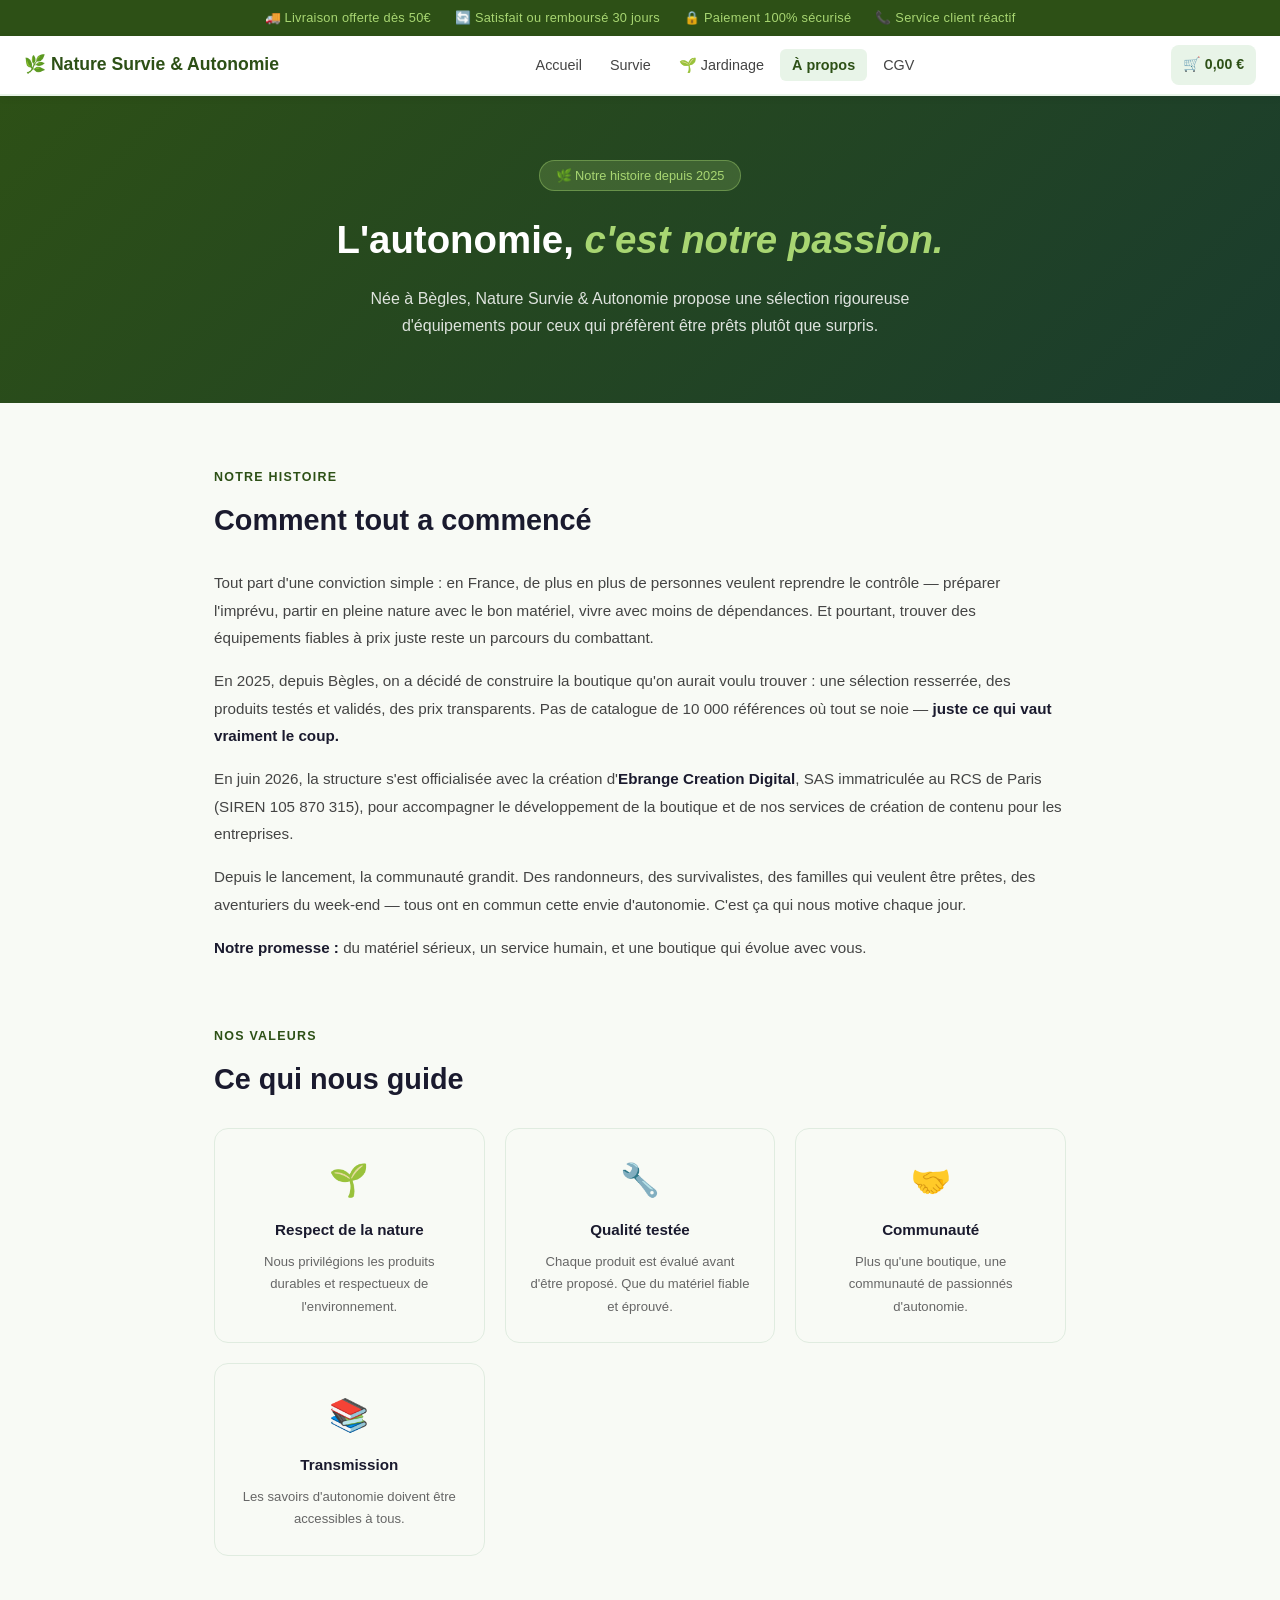
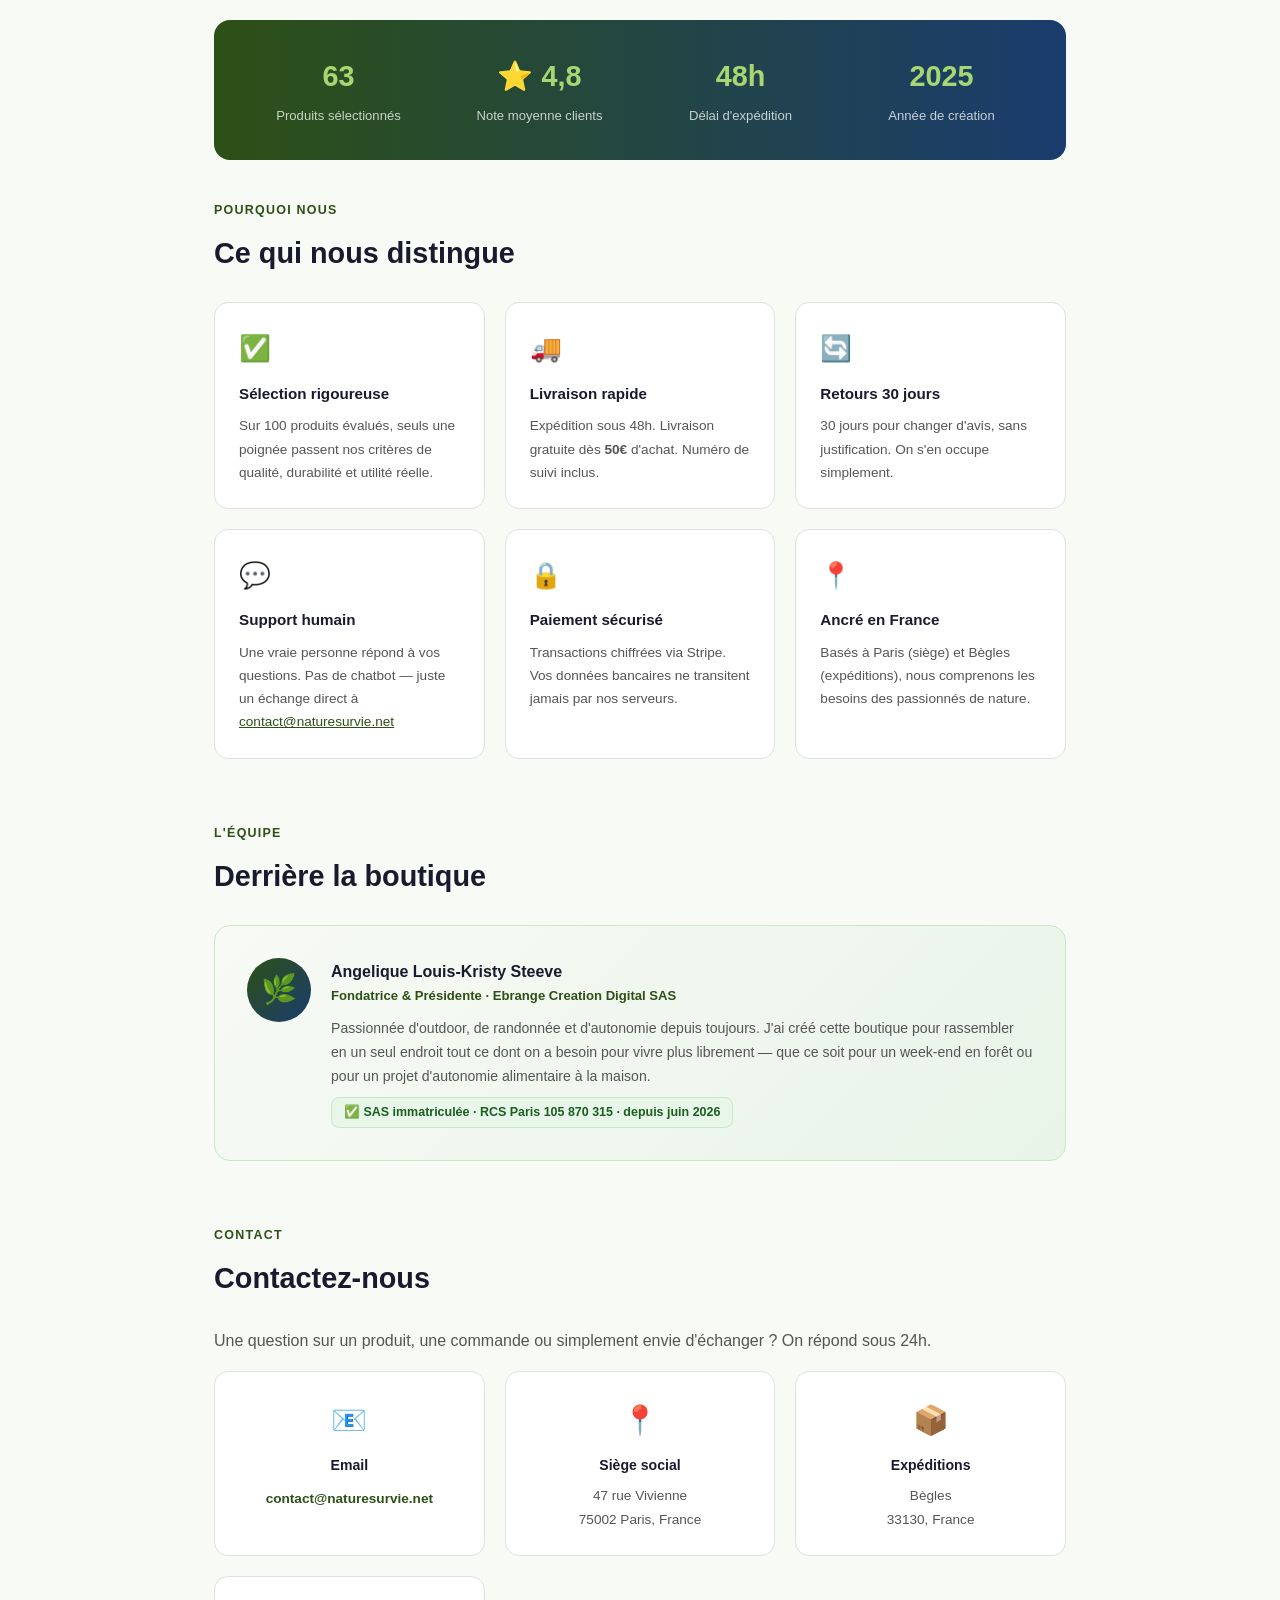
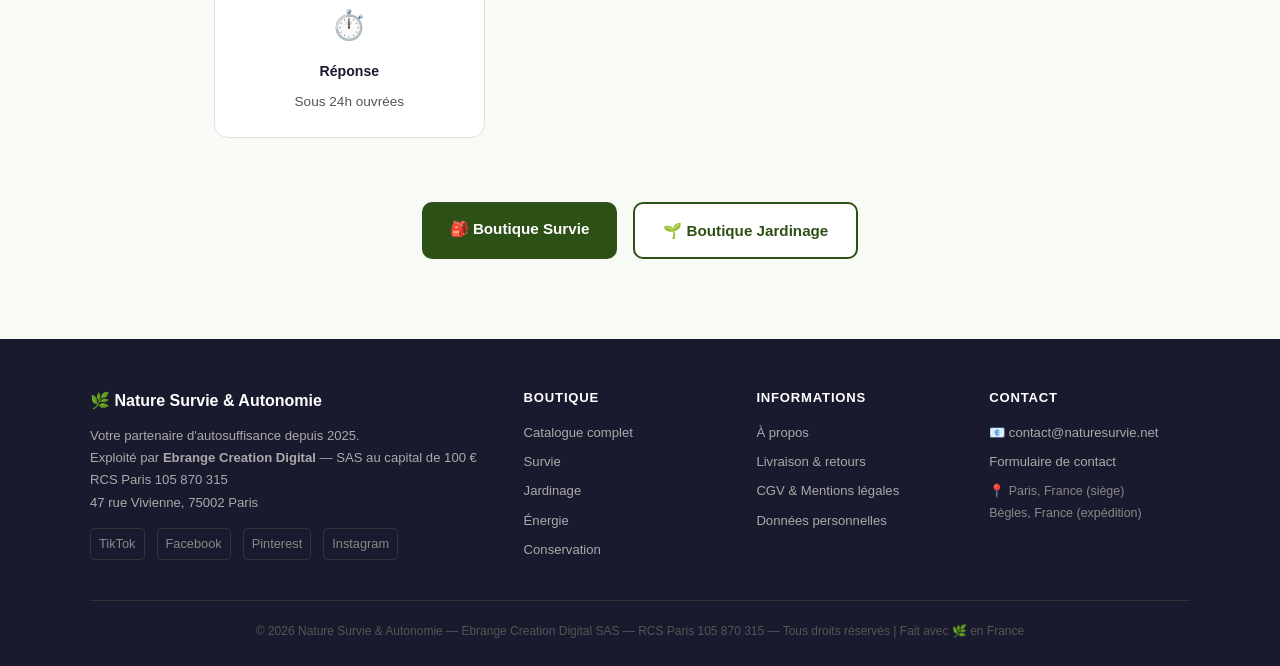
==== commit 14ccf000: "Fond 3D du hero, correctif du panier, retrait des preuves sociales inventées FOND 3D Les fichiers js" ====
--- a/about.html
+++ b/about.html
@@ -8,9 +8,37 @@
   <meta property="og:title" content="À propos — Nature Survie &amp; Autonomie">
   <meta property="og:description" content="Notre mission : rendre l'autonomie accessible à tous. Ebrange Creation Digital SAS.">
   <meta property="og:image" content="https://naturesurvie.net/images/og-about.jpg">
+  <meta property="og:image:width" content="1200">
+  <meta property="og:image:height" content="630">
+  <meta property="og:image:alt" content="À propos de Nature Survie & Autonomie">
+  <meta property="og:site_name" content="Nature Survie &amp; Autonomie">
+  <meta property="og:locale" content="fr_FR">
   <meta property="og:type" content="website">
-  <meta property="og:url" content="https://naturesurvie.net/about">
+  <meta property="og:url" content="https://naturesurvie.net/about.html">
+  <link rel="canonical" href="https://naturesurvie.net/about.html">
+  <link rel="icon" type="image/png" sizes="192x192" href="/img/favicon-192.png">
+  <link rel="apple-touch-icon" href="/img/favicon-192.png">
+  <meta name="twitter:card" content="summary_large_image">
+  <meta name="twitter:image" content="https://naturesurvie.net/images/og-about.jpg">
   <meta name="p:domain_verify" content="f501da8deca8d6b8e9e60171061b9259">
+  <script type="application/ld+json">
+  {
+    "@context": "https://schema.org",
+    "@type": "AboutPage",
+    "@id": "https://naturesurvie.net/about.html#page",
+    "url": "https://naturesurvie.net/about.html",
+    "name": "À propos — Nature Survie & Autonomie",
+    "inLanguage": "fr-FR",
+    "isPartOf": { "@type": "WebSite", "@id": "https://naturesurvie.net/#site" },
+    "breadcrumb": {
+      "@type": "BreadcrumbList",
+      "itemListElement": [
+        { "@type": "ListItem", "position": 1, "name": "Accueil", "item": "https://naturesurvie.net/" },
+        { "@type": "ListItem", "position": 2, "name": "À propos", "item": "https://naturesurvie.net/about.html" }
+      ]
+    }
+  }
+  </script>
   
 <style>
   *, *::before, *::after { box-sizing: border-box; margin: 0; padding: 0; }
@@ -126,7 +154,7 @@
     <li><a href="/about">À propos</a></li>
     <li><a href="/cgv">CGV</a></li>
   </ul>
-  <a href="/panier" class="nav-cart">🛒 <span id="cartTotal">0,00 €</span> <span id="cartCount">0</span></a>
+  <a href="/panier" class="nav-cart">🛒 <span id="cartTotal">0,00 €</span> <span id="cartCount" class="cart-count" style="background:#e53e3e;color:#fff;font-size:0.72rem;font-weight:700;padding:2px 7px;border-radius:12px;min-width:18px;text-align:center;display:none;">0</span></a>
 </nav>
 
 <main id="main-content">
